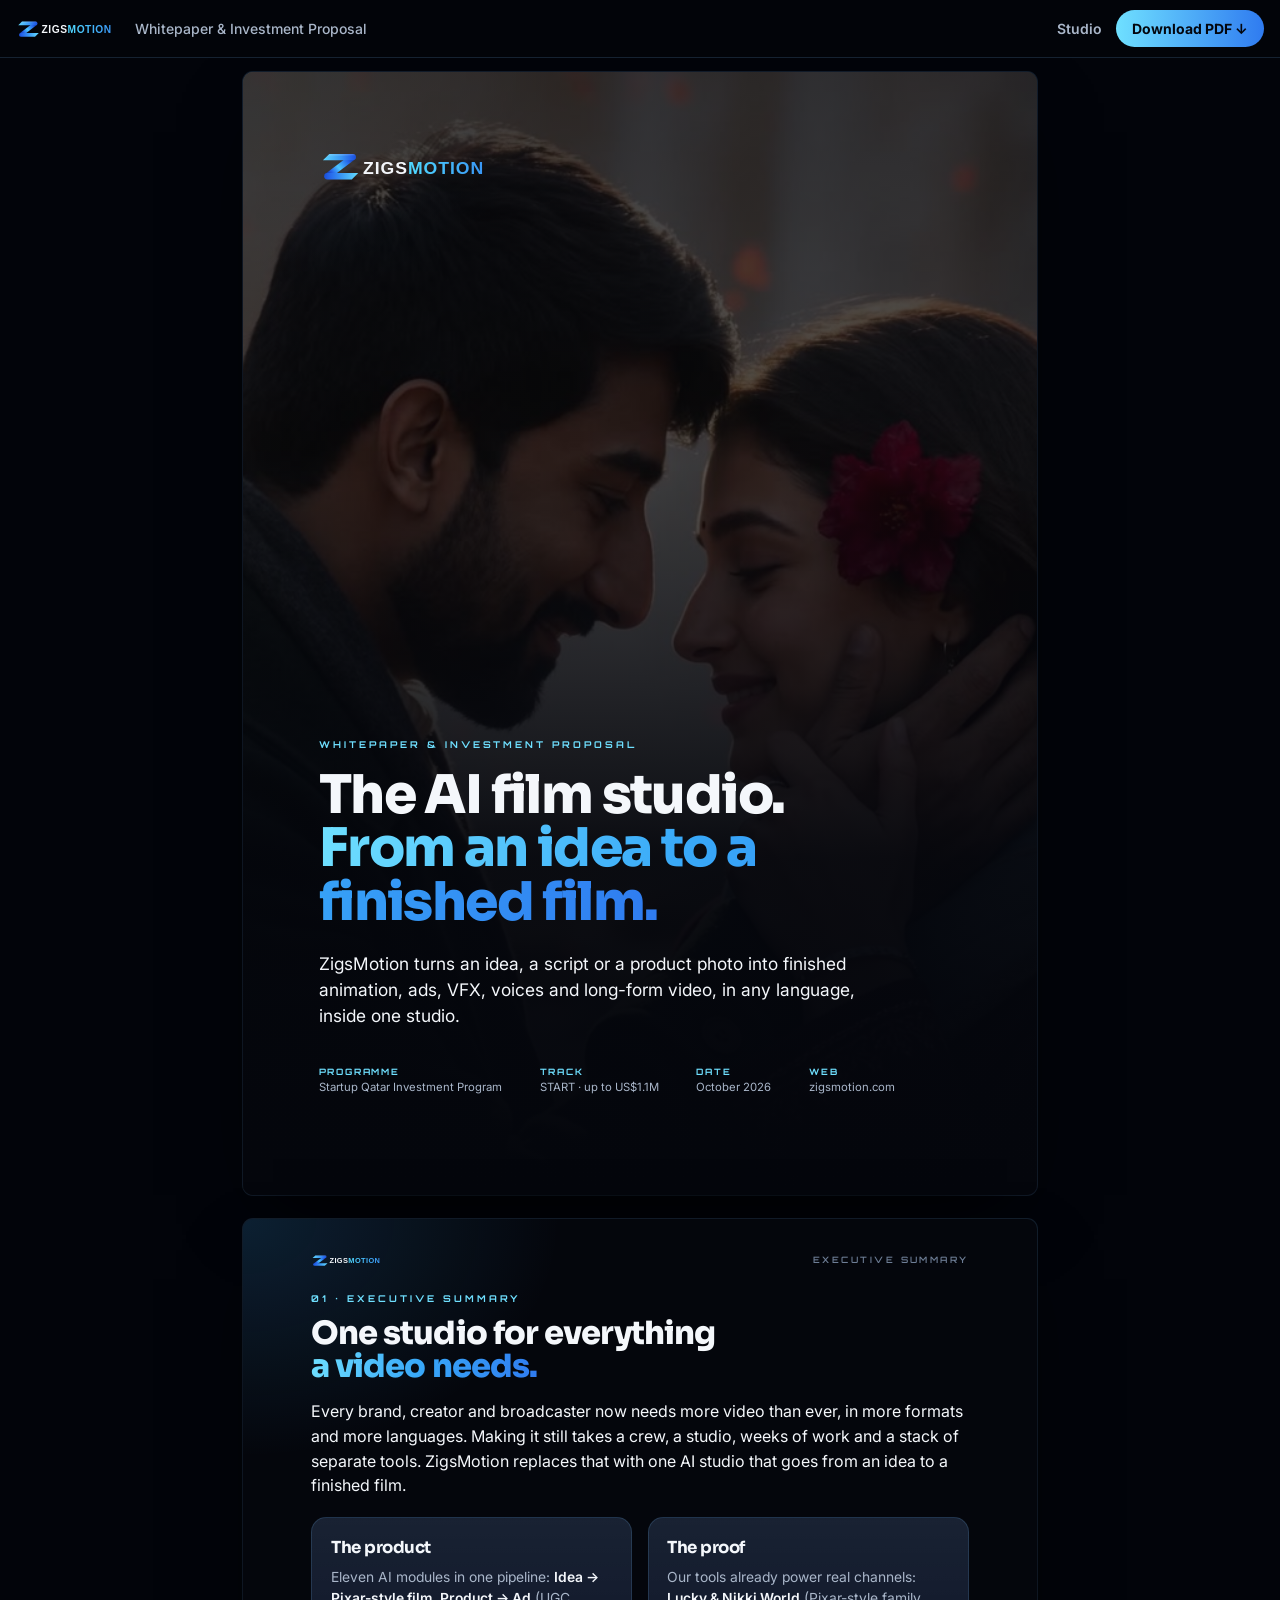
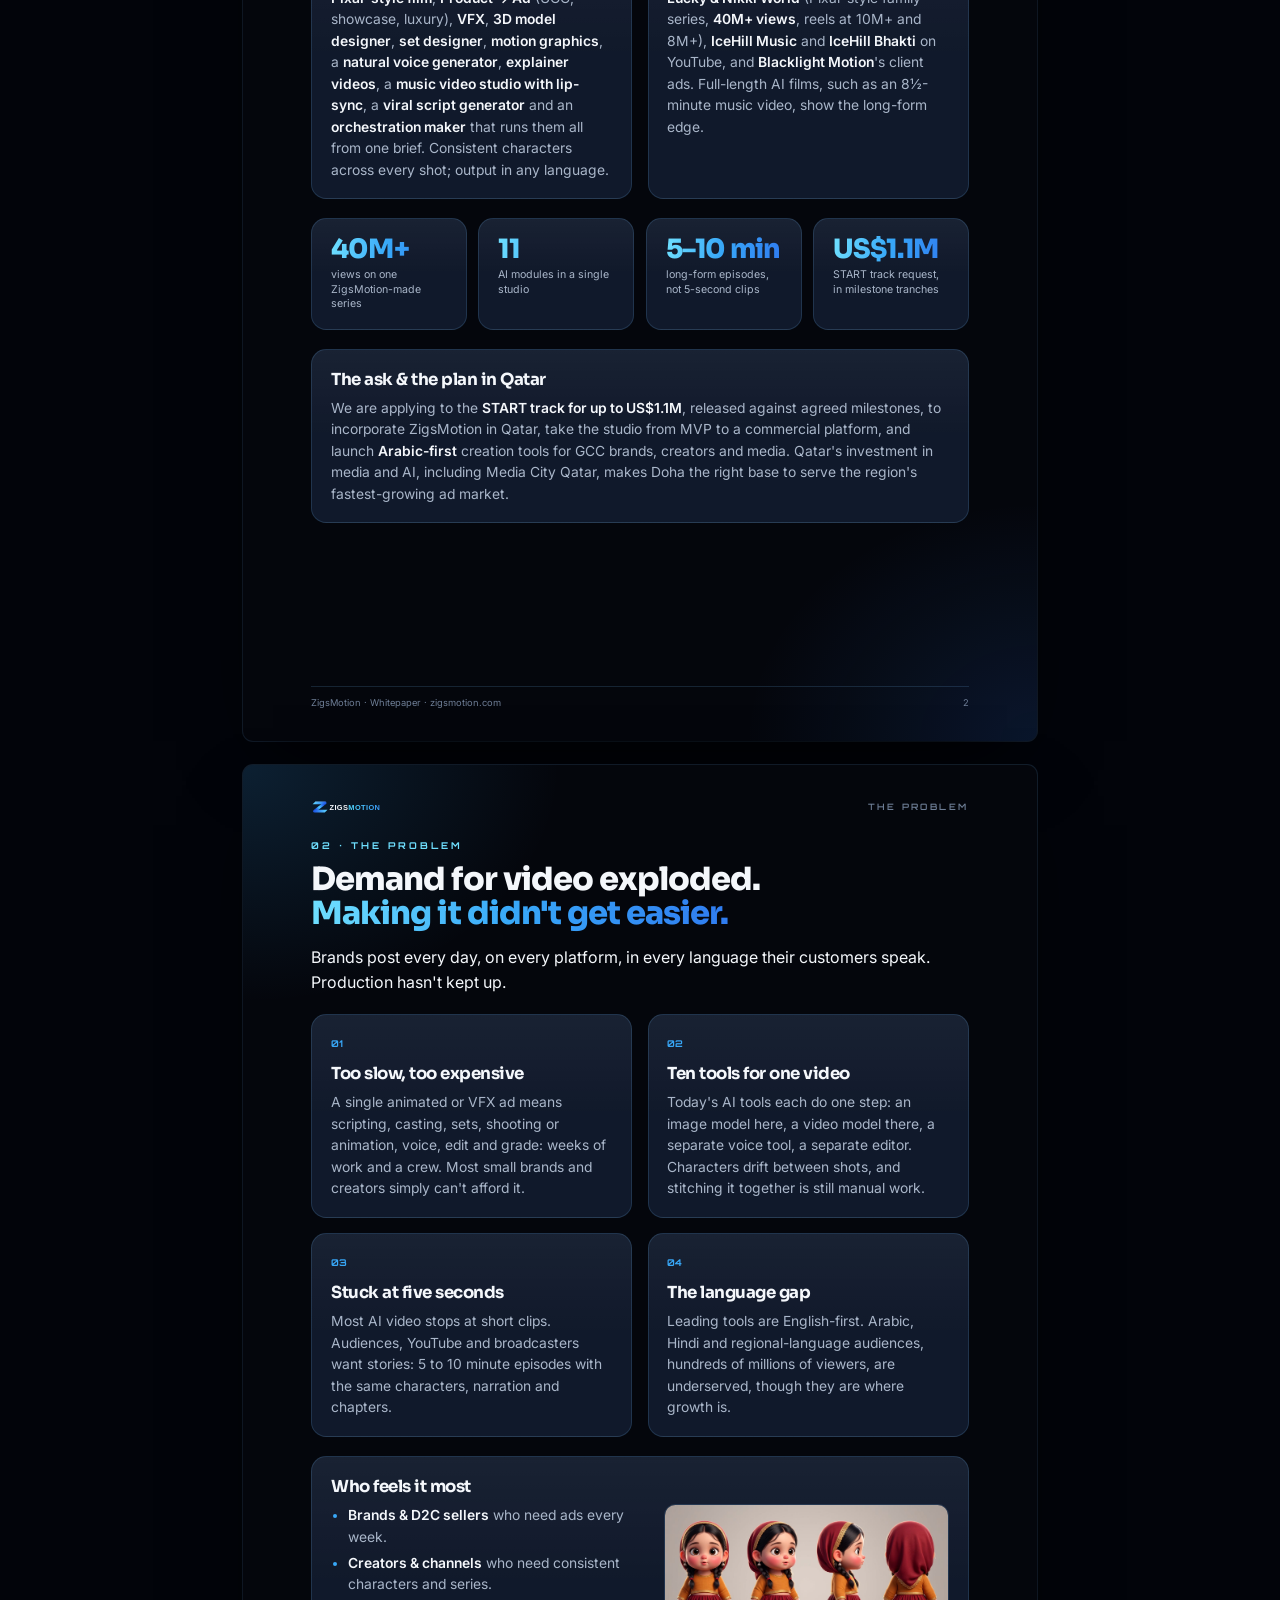
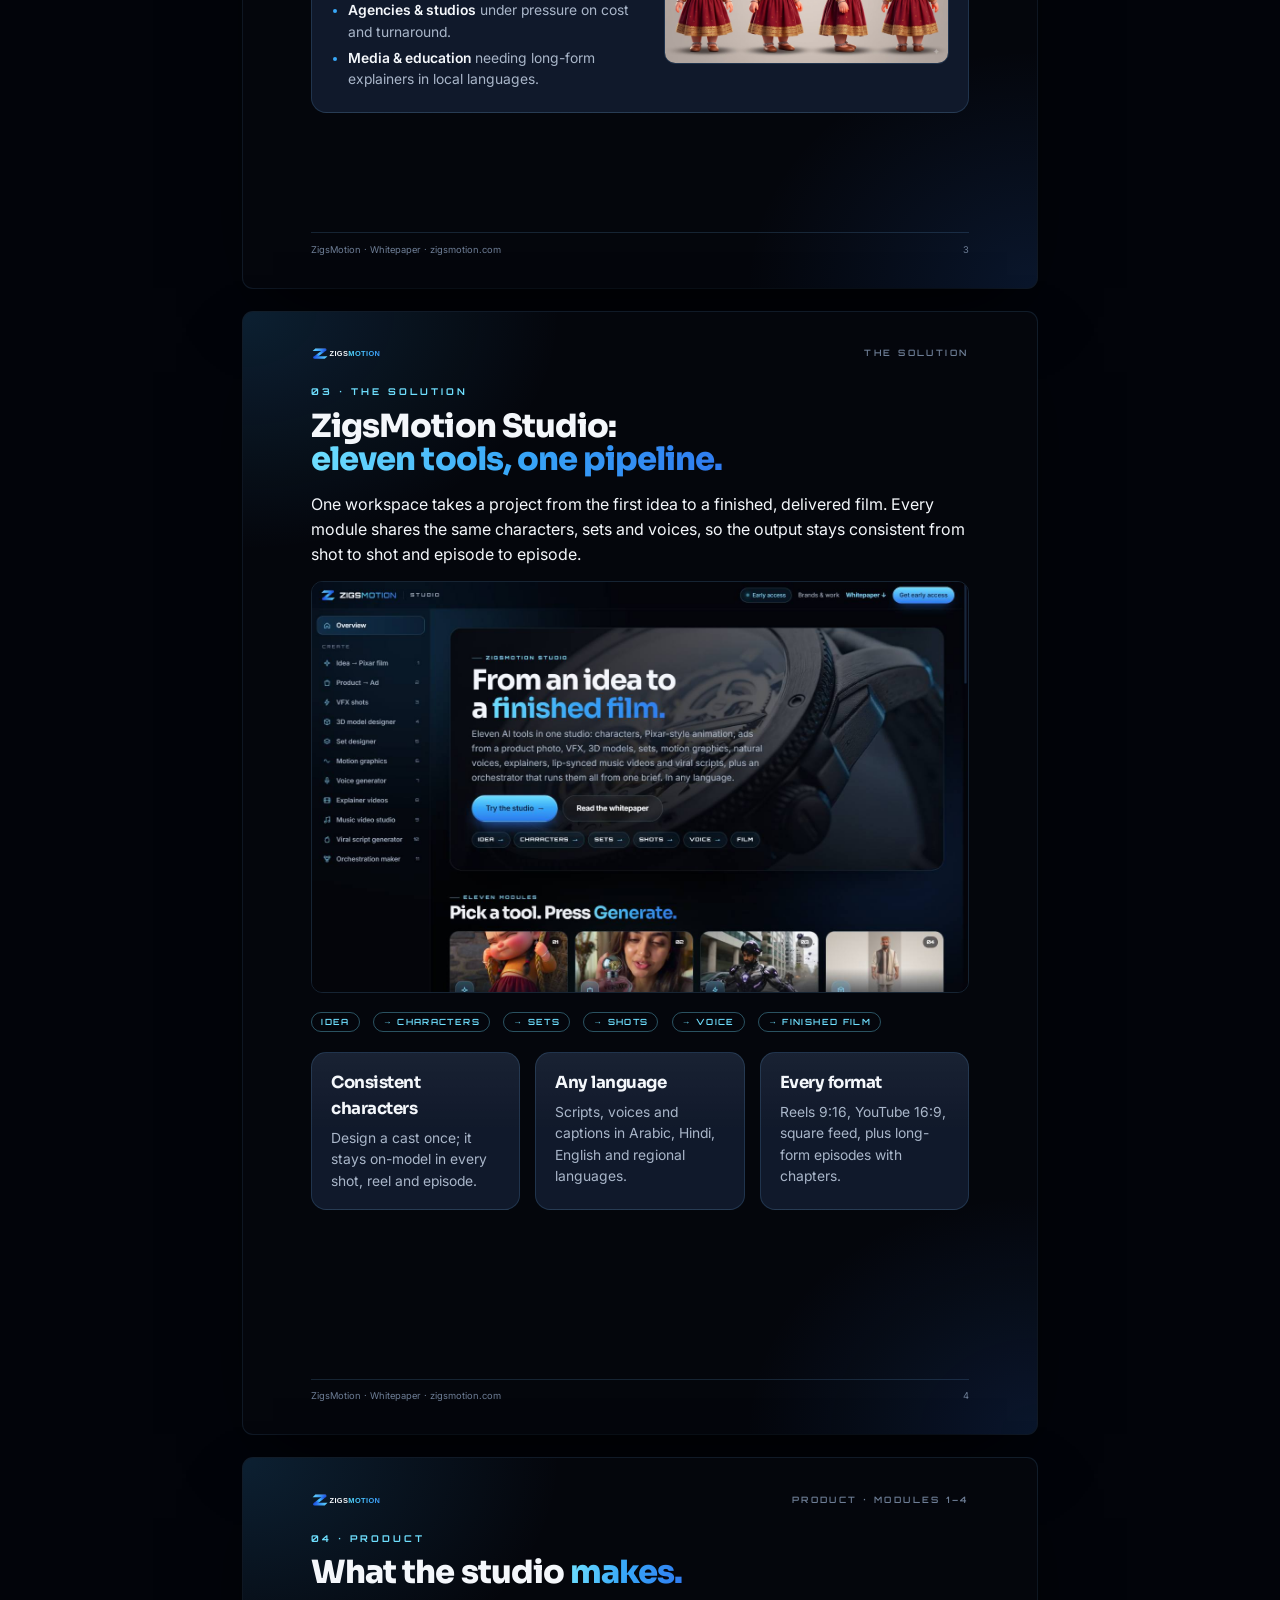
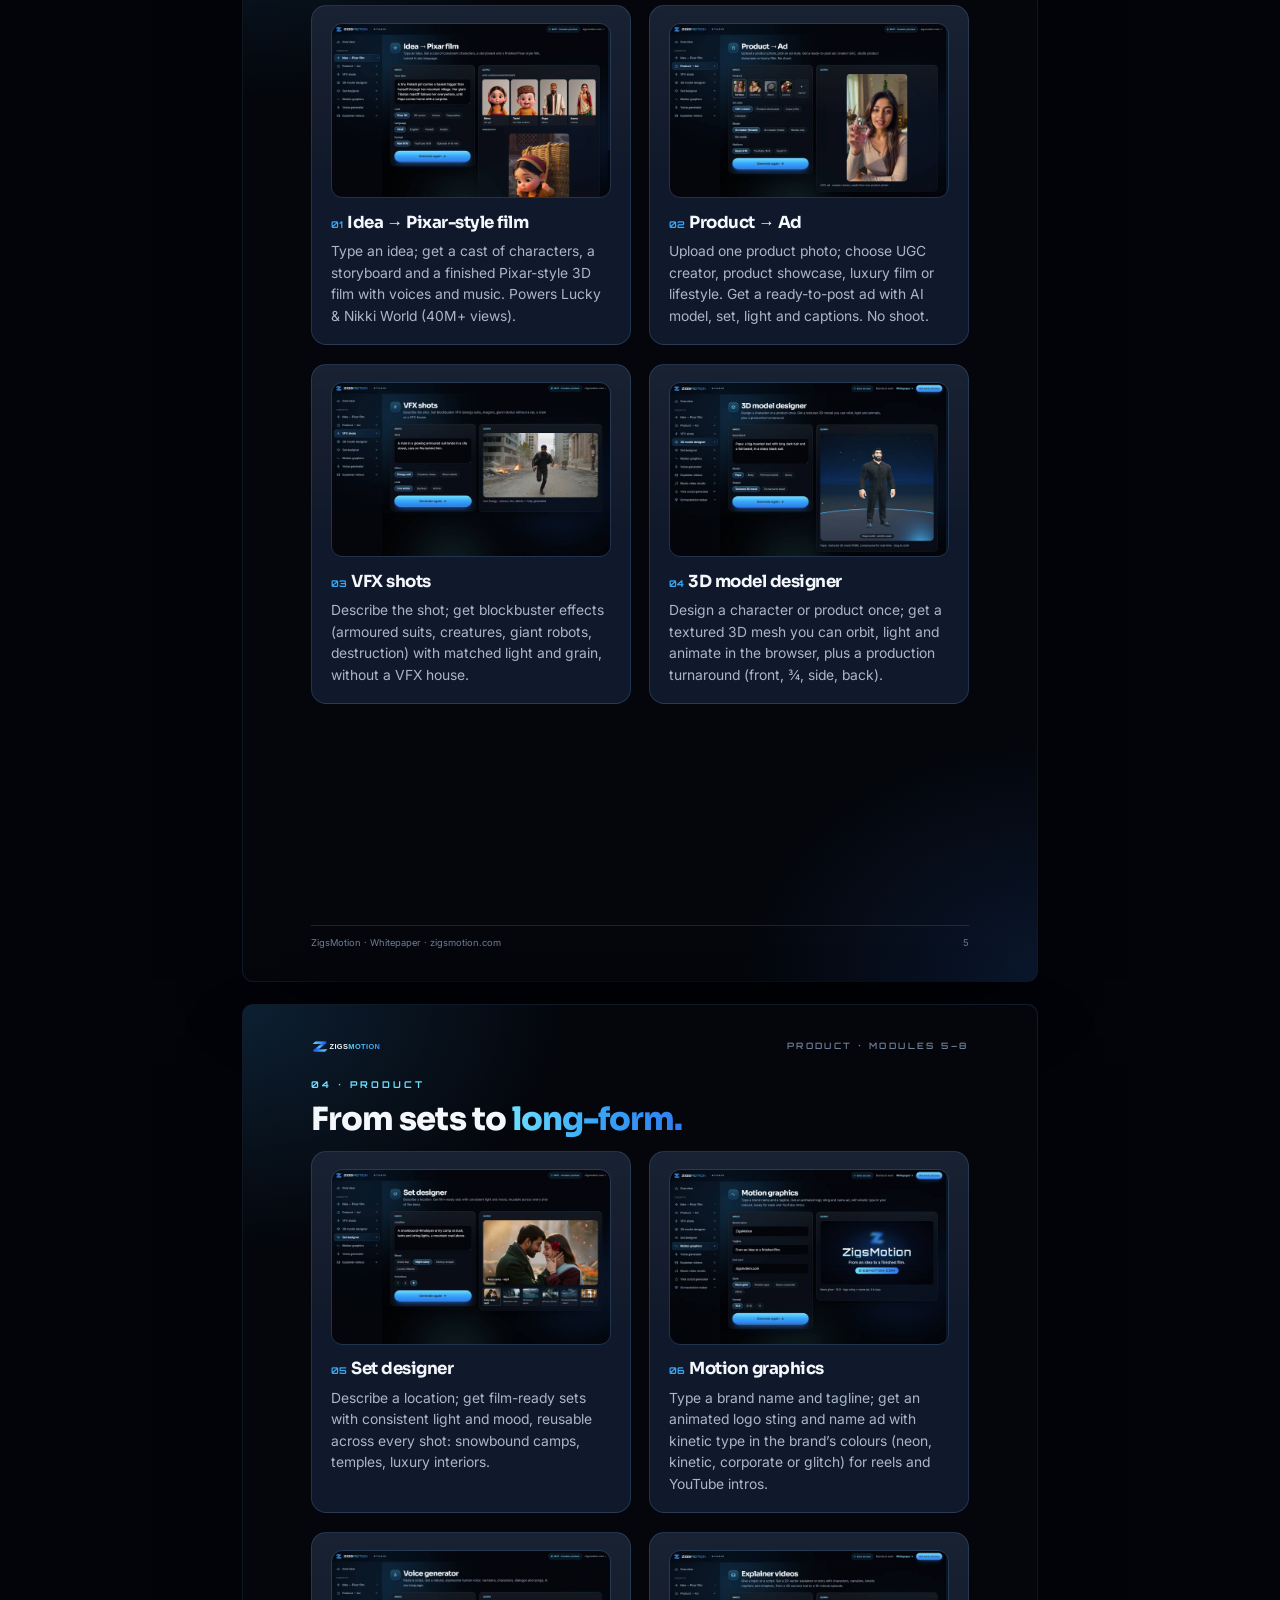
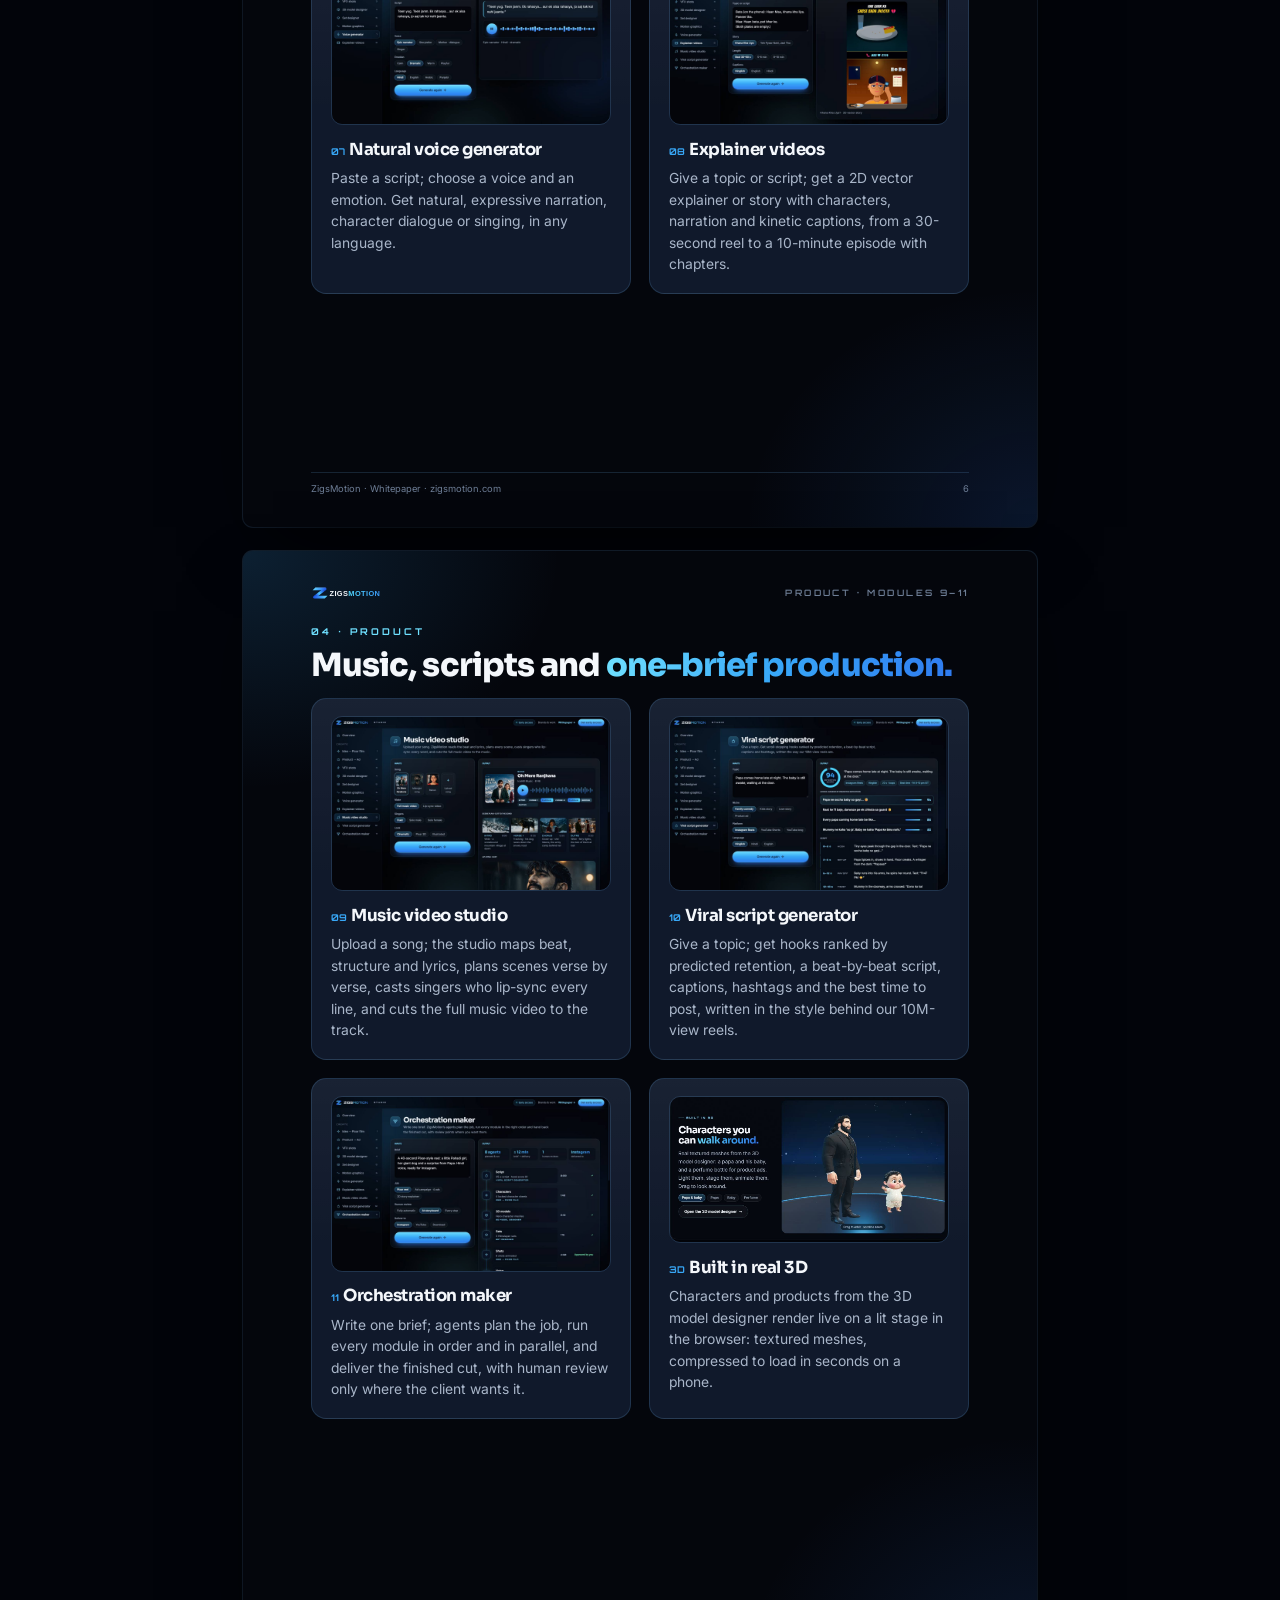
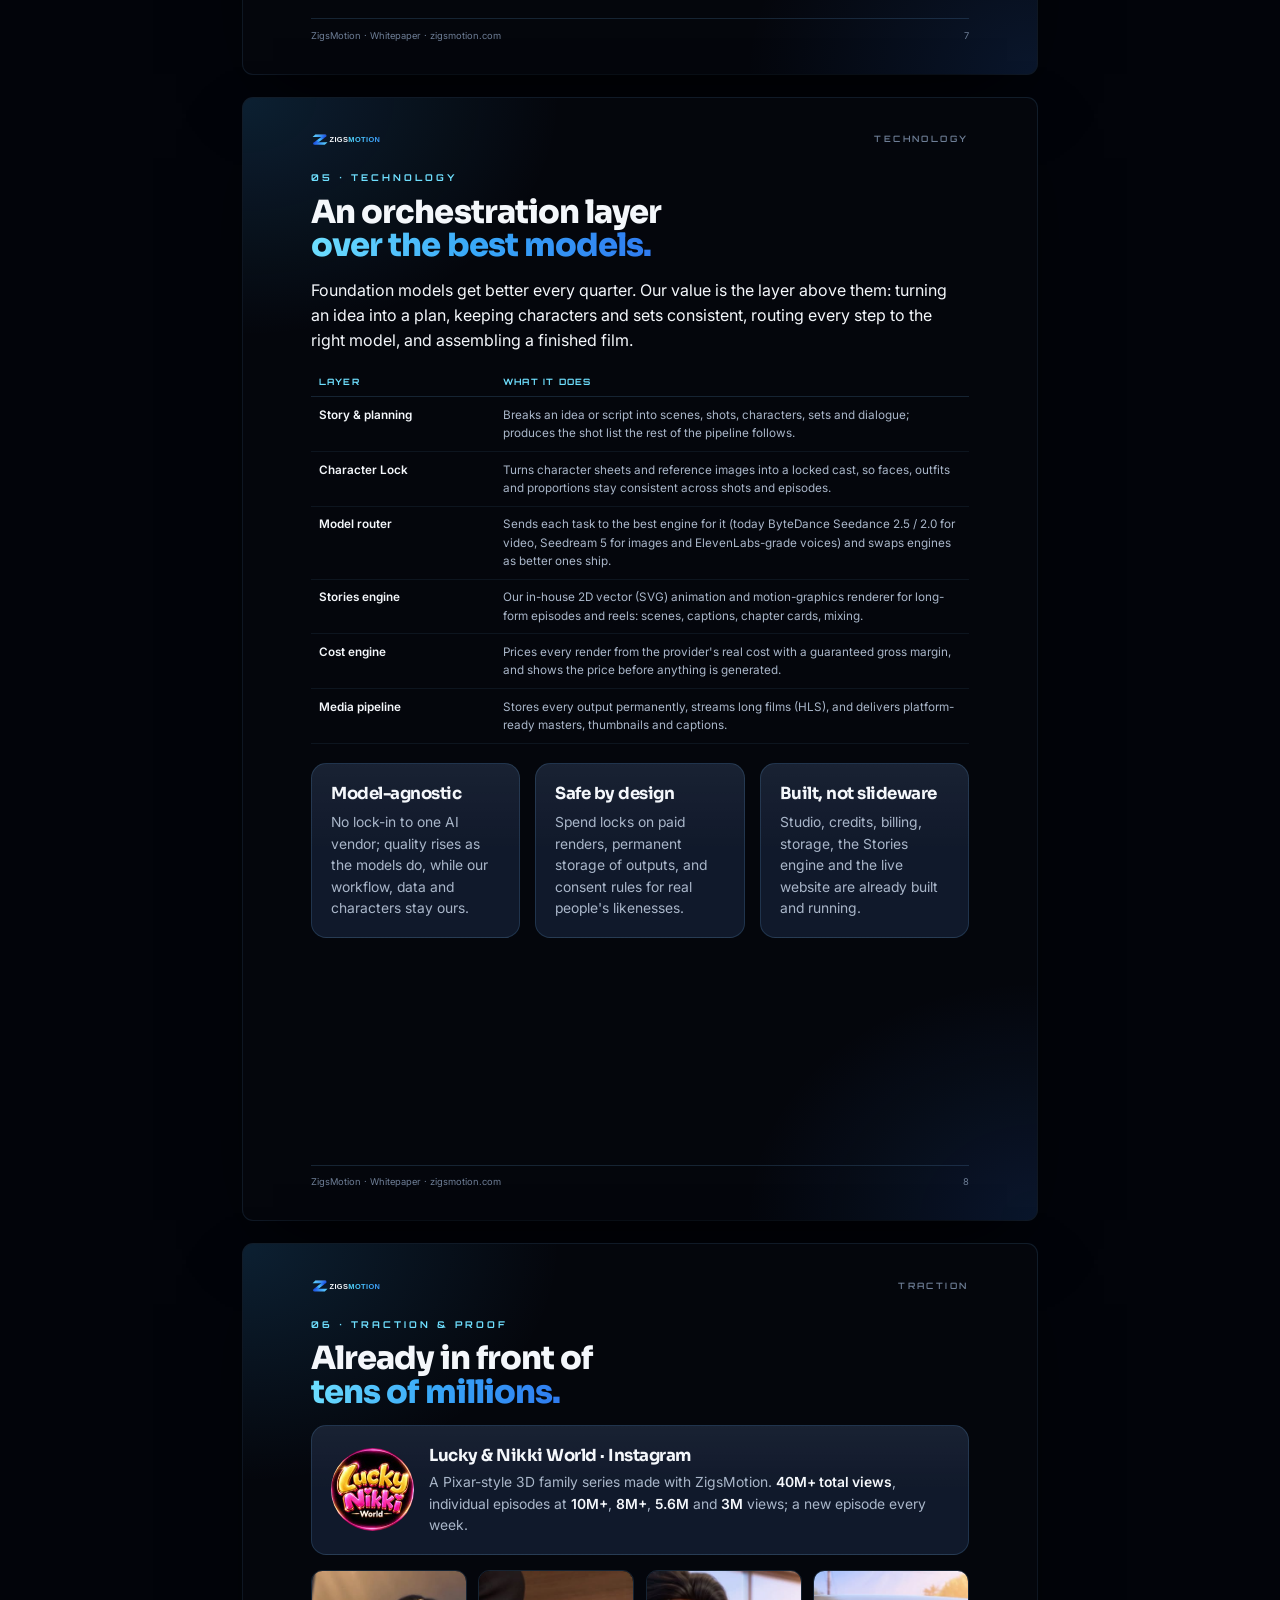
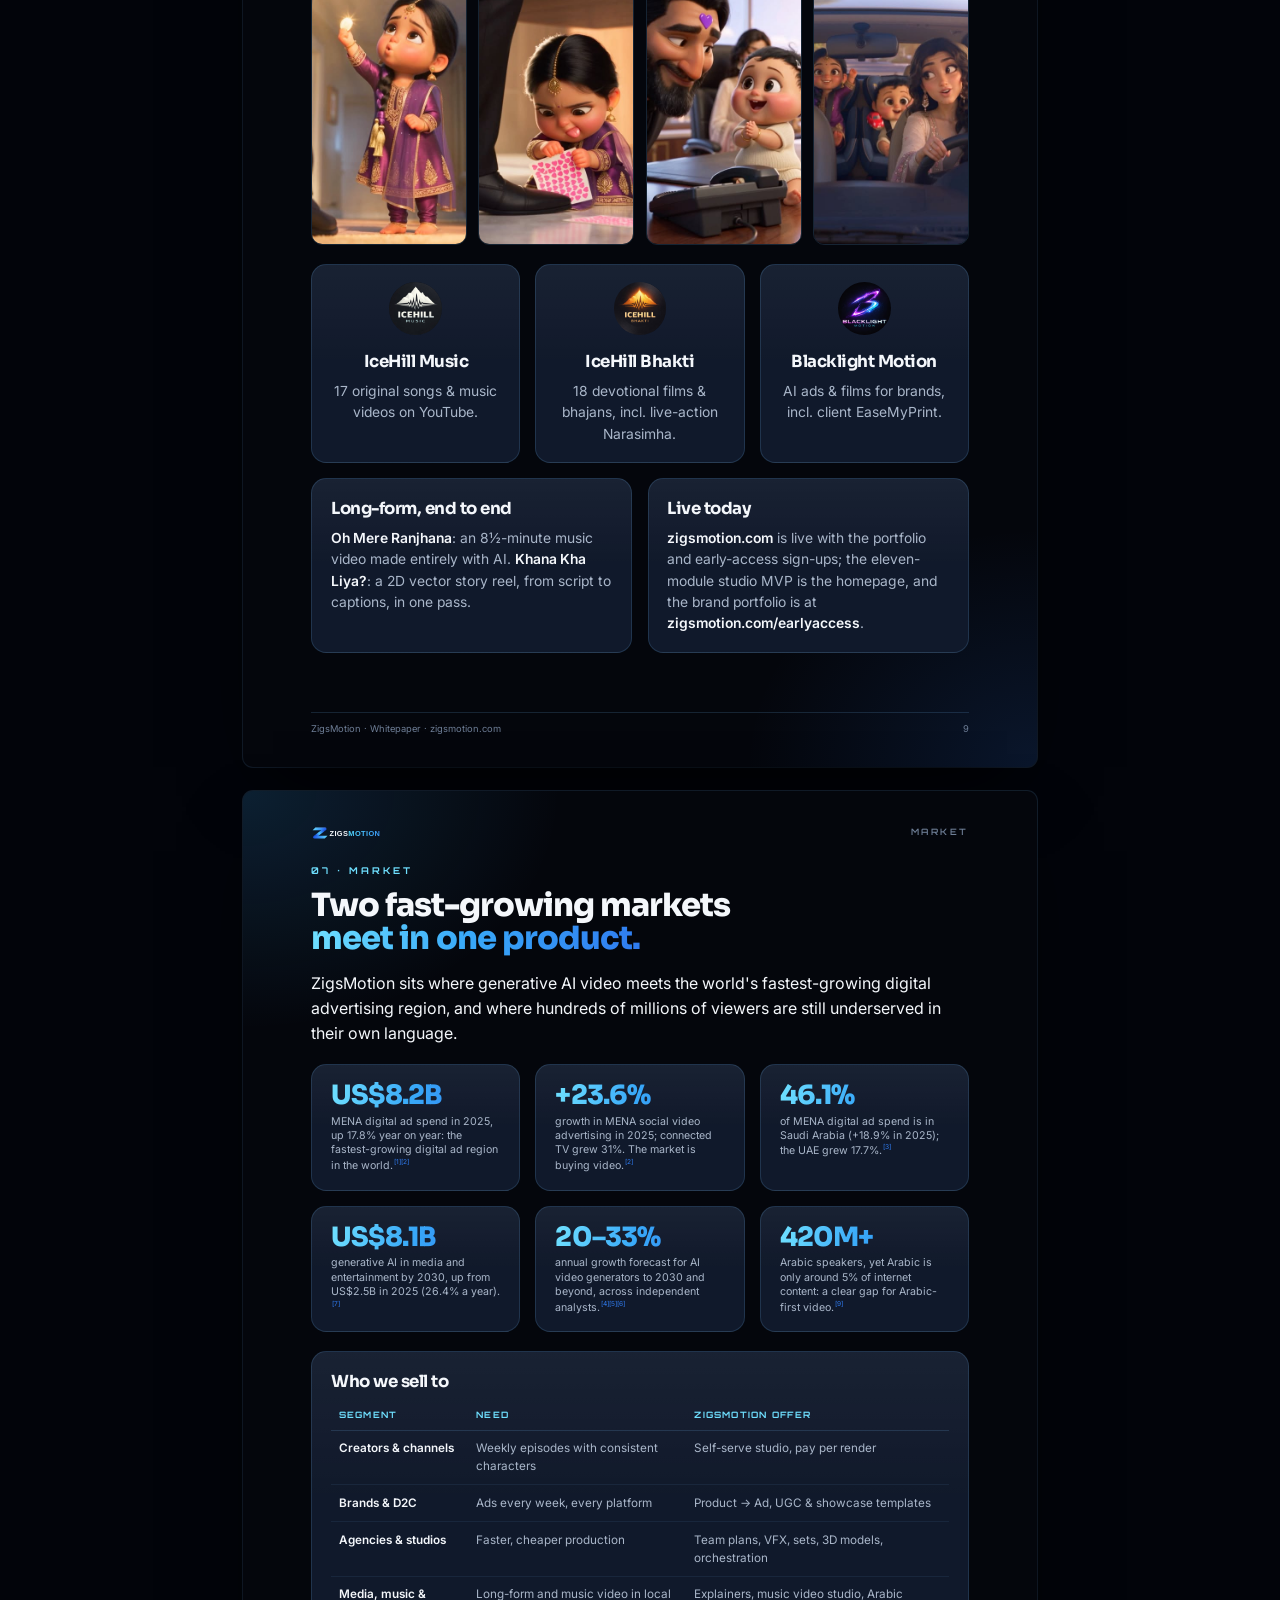
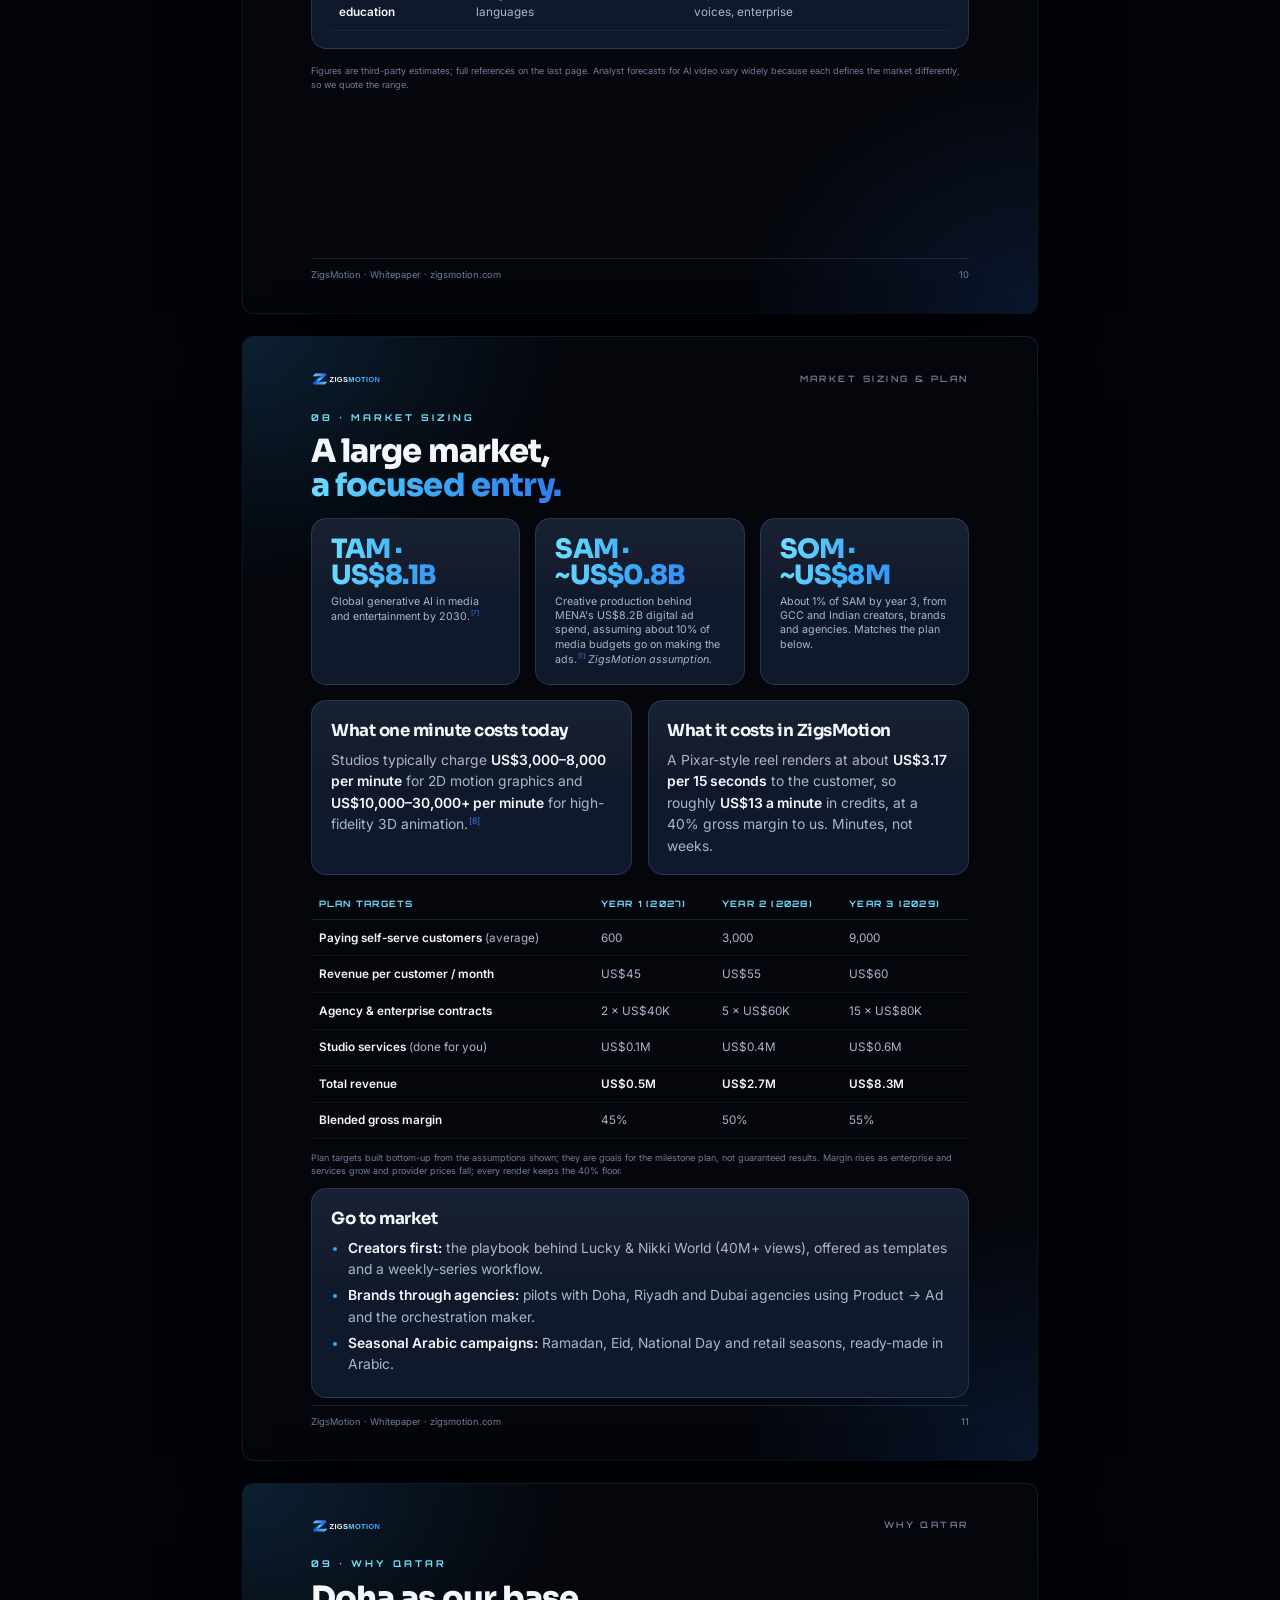
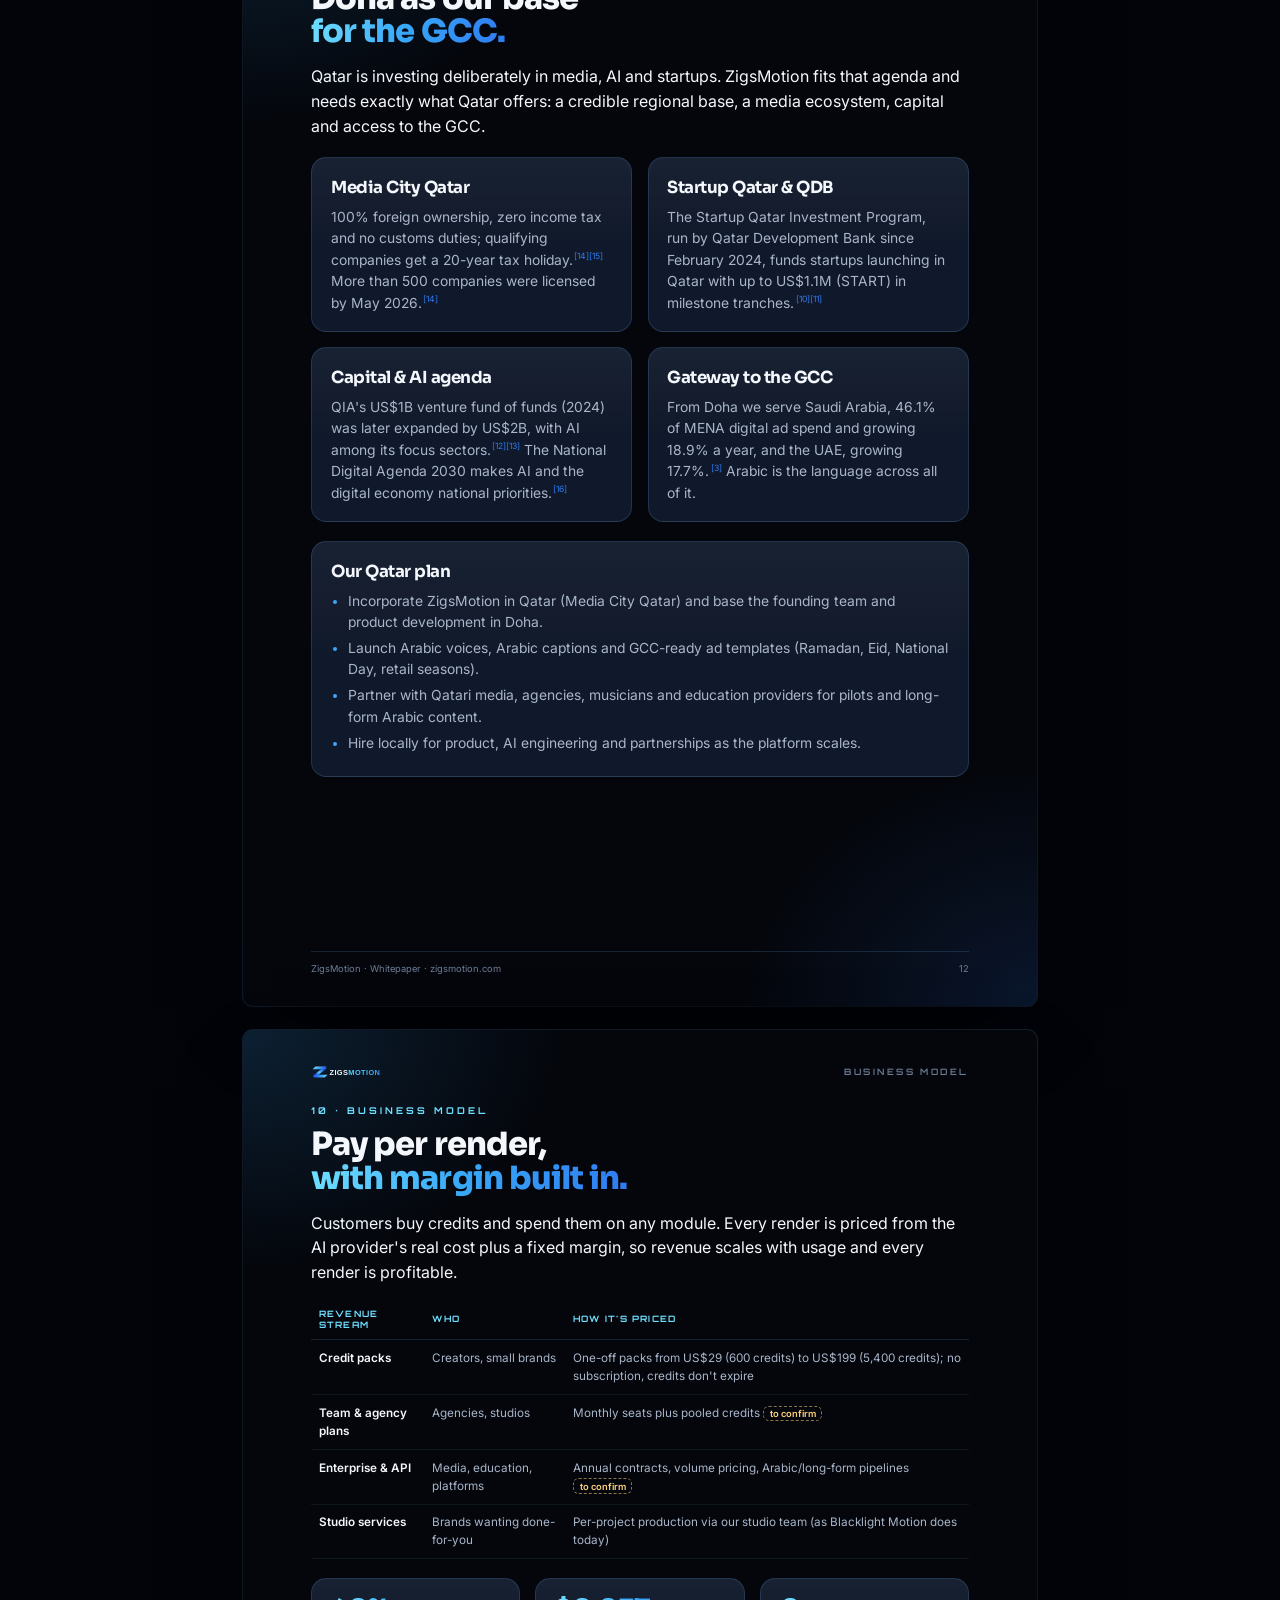
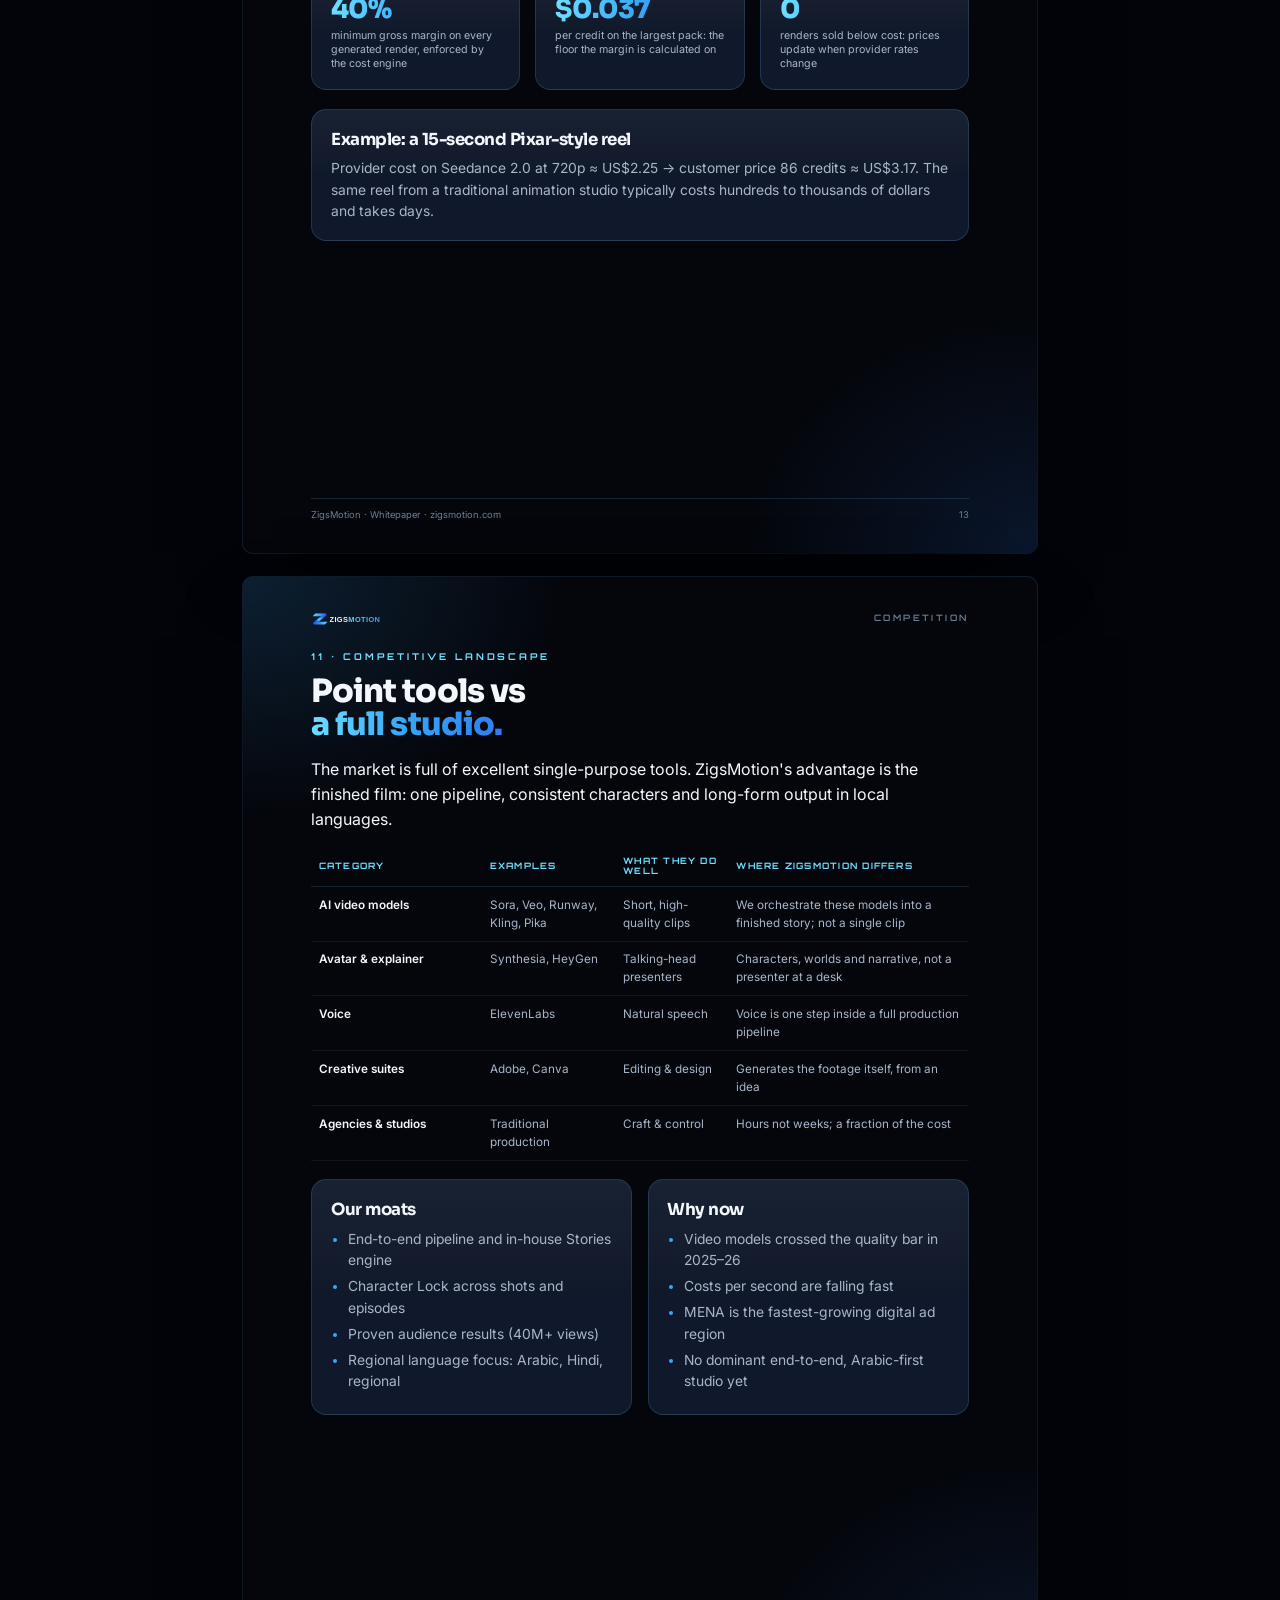
==== whitepaper/index.html @ e36884fc "Publish site — 2026-10-30 04:53" ====
<!doctype html>
<html lang="en">
<head>
<meta charset="utf-8">
<title>ZigsMotion | Whitepaper &amp; Investment Proposal</title>
<meta name="viewport" content="width=device-width, initial-scale=1">
<meta name="description" content="ZigsMotion whitepaper and investment proposal: the AI film studio, its eleven modules, traction, market, business model and plan for Qatar.">
<meta property="og:title" content="ZigsMotion | Whitepaper &amp; Investment Proposal">
<meta property="og:description" content="ZigsMotion whitepaper and investment proposal: the AI film studio, its eleven modules, traction, market, business model and plan for Qatar.">
<meta property="og:image" content="https://zigsmotion.com/showcase/sizzle.jpg">
<link rel="canonical" href="https://zigsmotion.com/whitepaper/">
<base target="_blank">
<link rel="preconnect" href="https://fonts.googleapis.com">
<link href="https://fonts.googleapis.com/css2?family=Orbitron:wght@600;700&family=Sora:wght@400;600;700;800&family=Inter:wght@400;500;600&display=swap" rel="stylesheet">
<style>
  @page { size: A4; margin: 0; }
  :root {
    --ink: #04060C; --ink2: #0A1120; --panel: #0D1628; --line: rgba(120,190,255,.16);
    --fg: #F4F7FB; --fg2: #A9B6C9; --fg3: #6E7E96;
    --c1: #6FE0FF; --c2: #38A8F8; --c3: #2F7BF0;
    --grad: linear-gradient(100deg, #6FE0FF 0%, #38A8F8 48%, #2F7BF0 100%);
  }
  * { box-sizing: border-box; -webkit-print-color-adjust: exact; print-color-adjust: exact; }
  html, body { margin: 0; background: var(--ink); color: var(--fg); font: 400 10.4pt/1.55 Inter, system-ui, sans-serif; }
  .page {
    width: 210mm; height: 297mm; position: relative; overflow: hidden; page-break-after: always;
    padding: 20mm 18mm 18mm;
    background:
      radial-gradient(120mm 90mm at 0% 0%, rgba(56,168,248,.16), transparent 70%),
      radial-gradient(110mm 90mm at 100% 100%, rgba(47,123,240,.14), transparent 70%),
      var(--ink);
  }
  .page:last-child { page-break-after: auto; }
  /* header / footer on content pages */
  .run { position: absolute; left: 18mm; right: 18mm; top: 9mm; display: flex; justify-content: space-between; align-items: center; font: 600 6.6pt/1 Orbitron, sans-serif; letter-spacing: .28em; color: var(--fg3); text-transform: uppercase; }
  .run img { height: 4.2mm; }
  .foot { position: absolute; left: 18mm; right: 18mm; bottom: 8mm; display: flex; justify-content: space-between; font-size: 7pt; color: var(--fg3); border-top: 1px solid var(--line); padding-top: 2.5mm; }
  h1, h2, h3 { font-family: Sora, sans-serif; letter-spacing: -.03em; margin: 0; }
  h2 { font-size: 24pt; line-height: 1.05; font-weight: 800; margin-bottom: 4mm; }
  h3 { font-size: 12.5pt; font-weight: 700; margin: 0 0 1.5mm; }
  .eyebrow { font: 700 7pt/1 Orbitron, sans-serif; letter-spacing: .32em; text-transform: uppercase; color: var(--c1); margin-bottom: 3.5mm; display: block; }
  .g { background: var(--grad); -webkit-background-clip: text; background-clip: text; color: transparent; }
  p { margin: 0 0 3mm; color: var(--fg2); }
  p.lead { font-size: 12pt; line-height: 1.55; color: var(--fg); }
  b, strong { color: var(--fg); font-weight: 600; }
  ul { margin: 0 0 3mm; padding-left: 4.5mm; color: var(--fg2); }
  li { margin-bottom: 1.2mm; }
  li::marker { color: var(--c2); }
  .card { border: 1px solid var(--line); border-radius: 4mm; padding: 4.5mm 5mm; background: linear-gradient(180deg, rgba(255,255,255,.05), rgba(255,255,255,.01) 50%), var(--panel); }
  .grid2 { display: grid; grid-template-columns: 1fr 1fr; gap: 4mm; }
  .grid3 { display: grid; grid-template-columns: repeat(3, 1fr); gap: 4mm; }
  .grid4 { display: grid; grid-template-columns: repeat(4, 1fr); gap: 3mm; }
  .stat b { display: block; font: 800 20pt/1 Sora, sans-serif; letter-spacing: -.03em; background: var(--grad); -webkit-background-clip: text; background-clip: text; color: transparent; margin-bottom: 1.5mm; }
  .stat span { font-size: 8pt; color: var(--fg2); line-height: 1.35; display: block; }
  .shot { width: 100%; border-radius: 3mm; border: 1px solid var(--line); display: block; }
  table { width: 100%; border-collapse: collapse; font-size: 8.8pt; }
  th { text-align: left; font: 700 6.6pt/1.2 Orbitron, sans-serif; letter-spacing: .14em; text-transform: uppercase; color: var(--c1); padding: 2.4mm 2mm; border-bottom: 1px solid var(--line); }
  td { padding: 2.3mm 2mm; border-bottom: 1px solid rgba(120,190,255,.08); color: var(--fg2); vertical-align: top; }
  td b { color: var(--fg); }
  .tbc { display: inline-block; font: 600 7pt/1 Inter; color: #FFD27A; border: 1px dashed rgba(255,210,122,.55); border-radius: 1.5mm; padding: .6mm 1.5mm; }
  .src { font-size: 6.8pt; color: var(--fg3); line-height: 1.45; }
  .src a { color: var(--fg3); text-decoration: none; }
  .tag { display: inline-block; font: 600 6.4pt/1 Orbitron; letter-spacing: .16em; text-transform: uppercase; color: var(--c1); border: 1px solid rgba(111,224,255,.35); border-radius: 99px; padding: 1.2mm 2.4mm; margin: 0 1.5mm 1.5mm 0; }
  .num { font: 700 7pt/1 Orbitron; color: var(--c2); }

  /* cover */
  .cover { padding: 0; }
  .cover .bg { position: absolute; inset: 0; background: url(img/camp-night.jpg) center/cover; opacity: .5; }
  .cover .bg2 { position: absolute; inset: 0; background: linear-gradient(180deg, rgba(4,6,12,.55) 0%, rgba(4,6,12,.35) 35%, rgba(4,6,12,.92) 70%, var(--ink) 100%); }
  .cover .in { position: absolute; left: 20mm; right: 20mm; bottom: 26mm; }
  .cover .logo { position: absolute; left: 20mm; top: 20mm; height: 10mm; }
  .cover h1 { font-size: 40pt; line-height: 1; font-weight: 800; margin: 5mm 0 6mm; }
  .cover .sub { font-size: 13pt; color: var(--fg); max-width: 150mm; line-height: 1.5; }
  .cover .meta { margin-top: 10mm; display: flex; gap: 10mm; font-size: 8.5pt; color: var(--fg2); }
  .cover .meta b { display: block; font: 700 6.6pt/1.4 Orbitron; letter-spacing: .2em; text-transform: uppercase; color: var(--c1); }
  .refs { margin: 4mm 0; padding-left: 6mm; font-size: 8.6pt; line-height: 1.45; }
  .refs li { margin-bottom: 1.6mm; }
  .refs a { color: #2F7BF0; word-break: break-all; }
  sup { font-size: .62em; color: #2F7BF0; margin-left: .3mm; }
</style>
<style media="screen">
  body { background: #02040A; padding: 72px 0 32px; overflow-x: hidden; }
  .wpwrap { width: 210mm; margin: 0 auto; }
  .wpwrap .page { margin: 0 0 24px; border-radius: 10px; box-shadow: 0 30px 80px -30px #000, 0 0 0 1px rgba(120,190,255,.14); }
  .wpbar { position: fixed; top: 0; left: 0; right: 0; z-index: 10; height: 58px; display: flex; align-items: center; gap: 14px; padding: 0 16px;
    background: rgba(3,5,10,.86); backdrop-filter: blur(14px); border-bottom: 1px solid rgba(120,190,255,.16); font: 600 14px Inter, system-ui, sans-serif; }
  .wpbar a { color: #F4F7FB; text-decoration: none; display: flex; align-items: center; gap: 10px; }
  .wpbar img { height: 22px; }
  .wpbar .t { color: #A9B6C9; font-weight: 500; }
  .wpbar .back { margin-left: auto; color: #A9B6C9; }
  .wpbar .dl { padding: 10px 16px; border-radius: 99px; background: linear-gradient(90deg, #6FE0FF, #2F7BF0); color: #03060D; font-weight: 700; white-space: nowrap; }
  @media (max-width: 640px) { .wpbar .t { display: none; } .wpbar { gap: 10px; } .wpbar .dl { padding: 9px 12px; font-size: 13px; } }
</style>
<style media="print"> .wpbar { display: none; } </style>
</head>
<body>
<nav class="wpbar"><a href="../" target="_self"><img src="img/zigsmotion-logo.svg" alt="ZigsMotion"></a><span class="t">Whitepaper &amp; Investment Proposal</span>
<a class="back" href="../" target="_self">Studio</a><a class="dl" href="../ZigsMotion-Whitepaper.pdf" download target="_self">Download PDF ↓</a></nav>
<div class="wpwrap">

<!-- ═════════ 1 · COVER ═════════ -->
<section class="page cover">
  <div class="bg"></div><div class="bg2"></div>
  <img class="logo" src="img/zigsmotion-logo.svg" alt="ZigsMotion">
  <div class="in">
    <span class="eyebrow">Whitepaper &amp; Investment Proposal</span>
    <h1>The AI film studio.<br><span class="g">From an idea to a<br>finished film.</span></h1>
    <p class="sub">ZigsMotion turns an idea, a script or a product photo into finished animation, ads, VFX, voices and long-form video, in any language, inside one studio.</p>
    <div class="meta">
      <div><b>Programme</b>Startup Qatar Investment Program</div>
      <div><b>Track</b>START · up to US$1.1M</div>
      <div><b>Date</b>October 2026</div>
      <div><b>Web</b>zigsmotion.com</div>
    </div>
  </div>
</section>

<!-- ═════════ 2 · EXECUTIVE SUMMARY ═════════ -->
<section class="page">
  <div class="run"><img src="img/zigsmotion-logo.svg" alt=""><span>Executive summary</span></div>
  <span class="eyebrow">01 · Executive summary</span>
  <h2>One studio for everything<br><span class="g">a video needs.</span></h2>
  <p class="lead">Every brand, creator and broadcaster now needs more video than ever, in more formats and more languages. Making it still takes a crew, a studio, weeks of work and a stack of separate tools. ZigsMotion replaces that with one AI studio that goes from an idea to a finished film.</p>

  <div class="grid2" style="margin:5mm 0">
    <div class="card">
      <h3>The product</h3>
      <p style="margin:0">Eleven AI modules in one pipeline: <b>Idea → Pixar-style film</b>, <b>Product → Ad</b> (UGC, showcase, luxury), <b>VFX</b>, <b>3D model designer</b>, <b>set designer</b>, <b>motion graphics</b>, a <b>natural voice generator</b>, <b>explainer videos</b>, a <b>music video studio with lip-sync</b>, a <b>viral script generator</b> and an <b>orchestration maker</b> that runs them all from one brief. Consistent characters across every shot; output in any language.</p>
    </div>
    <div class="card">
      <h3>The proof</h3>
      <p style="margin:0">Our tools already power real channels: <b>Lucky &amp; Nikki World</b> (Pixar-style family series, <b>40M+ views</b>, reels at 10M+ and 8M+), <b>IceHill Music</b> and <b>IceHill Bhakti</b> on YouTube, and <b>Blacklight Motion</b>'s client ads. Full-length AI films, such as an 8½-minute music video, show the long-form edge.</p>
    </div>
  </div>

  <div class="grid4" style="margin-bottom:5mm">
    <div class="card stat"><b>40M+</b><span>views on one ZigsMotion-made series</span></div>
    <div class="card stat"><b>11</b><span>AI modules in a single studio</span></div>
    <div class="card stat"><b>5–10 min</b><span>long-form episodes, not 5-second clips</span></div>
    <div class="card stat"><b>US$1.1M</b><span>START track request, in milestone tranches</span></div>
  </div>

  <div class="card">
    <h3>The ask &amp; the plan in Qatar</h3>
    <p style="margin:0">We are applying to the <b>START track for up to US$1.1M</b>, released against agreed milestones, to incorporate ZigsMotion in Qatar, take the studio from MVP to a commercial platform, and launch <b>Arabic-first</b> creation tools for GCC brands, creators and media. Qatar's investment in media and AI, including Media City Qatar, makes Doha the right base to serve the region's fastest-growing ad market.</p>
  </div>
  <div class="foot"><span>ZigsMotion · Whitepaper · zigsmotion.com</span><span>2</span></div>
</section>

<!-- ═════════ 3 · PROBLEM ═════════ -->
<section class="page">
  <div class="run"><img src="img/zigsmotion-logo.svg" alt=""><span>The problem</span></div>
  <span class="eyebrow">02 · The problem</span>
  <h2>Demand for video exploded.<br><span class="g">Making it didn't get easier.</span></h2>
  <p class="lead">Brands post every day, on every platform, in every language their customers speak. Production hasn't kept up.</p>

  <div class="grid2" style="margin:5mm 0">
    <div class="card"><span class="num">01</span><h3 style="margin-top:2mm">Too slow, too expensive</h3><p style="margin:0">A single animated or VFX ad means scripting, casting, sets, shooting or animation, voice, edit and grade: weeks of work and a crew. Most small brands and creators simply can't afford it.</p></div>
    <div class="card"><span class="num">02</span><h3 style="margin-top:2mm">Ten tools for one video</h3><p style="margin:0">Today's AI tools each do one step: an image model here, a video model there, a separate voice tool, a separate editor. Characters drift between shots, and stitching it together is still manual work.</p></div>
    <div class="card"><span class="num">03</span><h3 style="margin-top:2mm">Stuck at five seconds</h3><p style="margin:0">Most AI video stops at short clips. Audiences, YouTube and broadcasters want stories: 5 to 10 minute episodes with the same characters, narration and chapters.</p></div>
    <div class="card"><span class="num">04</span><h3 style="margin-top:2mm">The language gap</h3><p style="margin:0">Leading tools are English-first. Arabic, Hindi and regional-language audiences, hundreds of millions of viewers, are underserved, though they are where growth is.</p></div>
  </div>

  <div class="card" style="display:grid;grid-template-columns:1.1fr 1fr;gap:5mm;align-items:center">
    <div>
      <h3>Who feels it most</h3>
      <ul style="margin:0">
        <li><b>Brands &amp; D2C sellers</b> who need ads every week.</li>
        <li><b>Creators &amp; channels</b> who need consistent characters and series.</li>
        <li><b>Agencies &amp; studios</b> under pressure on cost and turnaround.</li>
        <li><b>Media &amp; education</b> needing long-form explainers in local languages.</li>
      </ul>
    </div>
    <img class="shot" src="img/sheet-girl.jpg" alt="">
  </div>
  <div class="foot"><span>ZigsMotion · Whitepaper · zigsmotion.com</span><span>3</span></div>
</section>

<!-- ═════════ 4 · SOLUTION ═════════ -->
<section class="page">
  <div class="run"><img src="img/zigsmotion-logo.svg" alt=""><span>The solution</span></div>
  <span class="eyebrow">03 · The solution</span>
  <h2>ZigsMotion Studio:<br><span class="g">eleven tools, one pipeline.</span></h2>
  <p class="lead">One workspace takes a project from the first idea to a finished, delivered film. Every module shares the same characters, sets and voices, so the output stays consistent from shot to shot and episode to episode.</p>
  <img class="shot" src="img/d-00-overview.jpg" alt="ZigsMotion Studio overview" style="margin:4mm 0 5mm">
  <div style="display:flex;flex-wrap:wrap;gap:2mm;margin-bottom:4mm">
    <span class="tag">Idea</span><span class="tag">→ Characters</span><span class="tag">→ Sets</span><span class="tag">→ Shots</span><span class="tag">→ Voice</span><span class="tag">→ Finished film</span>
  </div>
  <div class="grid3">
    <div class="card"><h3>Consistent characters</h3><p style="margin:0">Design a cast once; it stays on-model in every shot, reel and episode.</p></div>
    <div class="card"><h3>Any language</h3><p style="margin:0">Scripts, voices and captions in Arabic, Hindi, English and regional languages.</p></div>
    <div class="card"><h3>Every format</h3><p style="margin:0">Reels 9:16, YouTube 16:9, square feed, plus long-form episodes with chapters.</p></div>
  </div>
  <div class="foot"><span>ZigsMotion · Whitepaper · zigsmotion.com</span><span>4</span></div>
</section>

<!-- ═════════ 5 · MODULES 1–4 ═════════ -->
<section class="page">
  <div class="run"><img src="img/zigsmotion-logo.svg" alt=""><span>Product · modules 1–4</span></div>
  <span class="eyebrow">04 · Product</span>
  <h2>What the studio <span class="g">makes.</span></h2>
  <div class="grid2" style="gap:5mm">
    <div class="card">
      <img class="shot" src="img/d-01-pixar.jpg" alt="" style="margin-bottom:3mm">
      <span class="num">01</span> <h3 style="display:inline">Idea → Pixar-style film</h3>
      <p style="margin:1.5mm 0 0">Type an idea; get a cast of characters, a storyboard and a finished Pixar-style 3D film with voices and music. Powers Lucky &amp; Nikki World (40M+ views).</p>
    </div>
    <div class="card">
      <img class="shot" src="img/d-02-ads.jpg" alt="" style="margin-bottom:3mm">
      <span class="num">02</span> <h3 style="display:inline">Product → Ad</h3>
      <p style="margin:1.5mm 0 0">Upload one product photo; choose UGC creator, product showcase, luxury film or lifestyle. Get a ready-to-post ad with AI model, set, light and captions. No shoot.</p>
    </div>
    <div class="card">
      <img class="shot" src="img/d-03-vfx.jpg" alt="" style="margin-bottom:3mm">
      <span class="num">03</span> <h3 style="display:inline">VFX shots</h3>
      <p style="margin:1.5mm 0 0">Describe the shot; get blockbuster effects (armoured suits, creatures, giant robots, destruction) with matched light and grain, without a VFX house.</p>
    </div>
    <div class="card">
      <img class="shot" src="img/d-04-model3d.jpg" alt="" style="margin-bottom:3mm">
      <span class="num">04</span> <h3 style="display:inline">3D model designer</h3>
      <p style="margin:1.5mm 0 0">Design a character or product once; get a textured 3D mesh you can orbit, light and animate in the browser, plus a production turnaround (front, ¾, side, back).</p>
    </div>
  </div>
  <div class="foot"><span>ZigsMotion · Whitepaper · zigsmotion.com</span><span>5</span></div>
</section>

<!-- ═════════ 6 · MODULES 5–8 ═════════ -->
<section class="page">
  <div class="run"><img src="img/zigsmotion-logo.svg" alt=""><span>Product · modules 5–8</span></div>
  <span class="eyebrow">04 · Product</span>
  <h2>From sets to <span class="g">long-form.</span></h2>
  <div class="grid2" style="gap:5mm">
    <div class="card">
      <img class="shot" src="img/d-05-sets.jpg" alt="" style="margin-bottom:3mm">
      <span class="num">05</span> <h3 style="display:inline">Set designer</h3>
      <p style="margin:1.5mm 0 0">Describe a location; get film-ready sets with consistent light and mood, reusable across every shot: snowbound camps, temples, luxury interiors.</p>
    </div>
    <div class="card">
      <img class="shot" src="img/d-06-motion.jpg" alt="" style="margin-bottom:3mm">
      <span class="num">06</span> <h3 style="display:inline">Motion graphics</h3>
      <p style="margin:1.5mm 0 0">Type a brand name and tagline; get an animated logo sting and name ad with kinetic type in the brand’s colours (neon, kinetic, corporate or glitch) for reels and YouTube intros.</p>
    </div>
    <div class="card">
      <img class="shot" src="img/d-07-voice.jpg" alt="" style="margin-bottom:3mm">
      <span class="num">07</span> <h3 style="display:inline">Natural voice generator</h3>
      <p style="margin:1.5mm 0 0">Paste a script; choose a voice and an emotion. Get natural, expressive narration, character dialogue or singing, in any language.</p>
    </div>
    <div class="card">
      <img class="shot" src="img/d-08-explainer.jpg" alt="" style="margin-bottom:3mm">
      <span class="num">08</span> <h3 style="display:inline">Explainer videos</h3>
      <p style="margin:1.5mm 0 0">Give a topic or script; get a 2D vector explainer or story with characters, narration and kinetic captions, from a 30-second reel to a 10-minute episode with chapters.</p>
    </div>
  </div>
  <div class="foot"><span>ZigsMotion · Whitepaper · zigsmotion.com</span><span>6</span></div>
</section>

<!-- ═════════ 6b · MODULES 9–11 ═════════ -->
<section class="page">
  <div class="run"><img src="img/zigsmotion-logo.svg" alt=""><span>Product · modules 9–11</span></div>
  <span class="eyebrow">04 · Product</span>
  <h2>Music, scripts and <span class="g">one-brief production.</span></h2>
  <div class="grid2" style="gap:5mm">
    <div class="card">
      <img class="shot" src="img/d-09-music.jpg" alt="" style="margin-bottom:3mm">
      <span class="num">09</span> <h3 style="display:inline">Music video studio</h3>
      <p style="margin:1.5mm 0 0">Upload a song; the studio maps beat, structure and lyrics, plans scenes verse by verse, casts singers who lip-sync every line, and cuts the full music video to the track.</p>
    </div>
    <div class="card">
      <img class="shot" src="img/d-10-viral.jpg" alt="" style="margin-bottom:3mm">
      <span class="num">10</span> <h3 style="display:inline">Viral script generator</h3>
      <p style="margin:1.5mm 0 0">Give a topic; get hooks ranked by predicted retention, a beat-by-beat script, captions, hashtags and the best time to post, written in the style behind our 10M-view reels.</p>
    </div>
    <div class="card">
      <img class="shot" src="img/d-11-orch.jpg" alt="" style="margin-bottom:3mm">
      <span class="num">11</span> <h3 style="display:inline">Orchestration maker</h3>
      <p style="margin:1.5mm 0 0">Write one brief; agents plan the job, run every module in order and in parallel, and deliver the finished cut, with human review only where the client wants it.</p>
    </div>
    <div class="card">
      <img class="shot" src="img/d-3d.jpg" alt="" style="margin-bottom:3mm">
      <span class="num">3D</span> <h3 style="display:inline">Built in real 3D</h3>
      <p style="margin:1.5mm 0 0">Characters and products from the 3D model designer render live on a lit stage in the browser: textured meshes, compressed to load in seconds on a phone.</p>
    </div>
  </div>
  <div class="foot"><span>ZigsMotion · Whitepaper · zigsmotion.com</span><span>7</span></div>
</section>

<!-- ═════════ 7 · TECHNOLOGY ═════════ -->
<section class="page">
  <div class="run"><img src="img/zigsmotion-logo.svg" alt=""><span>Technology</span></div>
  <span class="eyebrow">05 · Technology</span>
  <h2>An orchestration layer<br><span class="g">over the best models.</span></h2>
  <p class="lead">Foundation models get better every quarter. Our value is the layer above them: turning an idea into a plan, keeping characters and sets consistent, routing every step to the right model, and assembling a finished film.</p>

  <table style="margin:4mm 0 5mm">
    <tr><th style="width:28%">Layer</th><th>What it does</th></tr>
    <tr><td><b>Story &amp; planning</b></td><td>Breaks an idea or script into scenes, shots, characters, sets and dialogue; produces the shot list the rest of the pipeline follows.</td></tr>
    <tr><td><b>Character Lock</b></td><td>Turns character sheets and reference images into a locked cast, so faces, outfits and proportions stay consistent across shots and episodes.</td></tr>
    <tr><td><b>Model router</b></td><td>Sends each task to the best engine for it (today ByteDance Seedance 2.5 / 2.0 for video, Seedream 5 for images and ElevenLabs-grade voices) and swaps engines as better ones ship.</td></tr>
    <tr><td><b>Stories engine</b></td><td>Our in-house 2D vector (SVG) animation and motion-graphics renderer for long-form episodes and reels: scenes, captions, chapter cards, mixing.</td></tr>
    <tr><td><b>Cost engine</b></td><td>Prices every render from the provider's real cost with a guaranteed gross margin, and shows the price before anything is generated.</td></tr>
    <tr><td><b>Media pipeline</b></td><td>Stores every output permanently, streams long films (HLS), and delivers platform-ready masters, thumbnails and captions.</td></tr>
  </table>

  <div class="grid3">
    <div class="card"><h3>Model-agnostic</h3><p style="margin:0">No lock-in to one AI vendor; quality rises as the models do, while our workflow, data and characters stay ours.</p></div>
    <div class="card"><h3>Safe by design</h3><p style="margin:0">Spend locks on paid renders, permanent storage of outputs, and consent rules for real people's likenesses.</p></div>
    <div class="card"><h3>Built, not slideware</h3><p style="margin:0">Studio, credits, billing, storage, the Stories engine and the live website are already built and running.</p></div>
  </div>
  <div class="foot"><span>ZigsMotion · Whitepaper · zigsmotion.com</span><span>8</span></div>
</section>

<!-- ═════════ 8 · TRACTION ═════════ -->
<section class="page">
  <div class="run"><img src="img/zigsmotion-logo.svg" alt=""><span>Traction</span></div>
  <span class="eyebrow">06 · Traction &amp; proof</span>
  <h2>Already in front of<br><span class="g">tens of millions.</span></h2>
  <div class="card" style="display:grid;grid-template-columns:22mm 1fr;gap:4mm;align-items:center;margin-bottom:4mm">
    <img src="img/lucky-nikki.jpg" alt="" style="width:22mm;height:22mm;border-radius:50%">
    <div><h3 style="margin:0">Lucky &amp; Nikki World · Instagram</h3><p style="margin:1mm 0 0">A Pixar-style 3D family series made with ZigsMotion. <b>40M+ total views</b>, individual episodes at <b>10M+</b>, <b>8M+</b>, <b>5.6M</b> and <b>3M</b> views; a new episode every week.</p></div>
  </div>
  <div class="grid4" style="margin-bottom:5mm">
    <img class="shot" src="img/Dd2M8lazkln.jpg" alt=""><img class="shot" src="img/Dc0tdlAzScO.jpg" alt=""><img class="shot" src="img/DeixF6fzLnd.jpg" alt=""><img class="shot" src="img/DerHBADzlbN.jpg" alt="">
  </div>
  <div class="grid3" style="margin-bottom:4mm">
    <div class="card" style="text-align:center"><img src="img/icehill-music.jpg" alt="" style="width:14mm;height:14mm;border-radius:50%"><h3 style="margin-top:2mm">IceHill Music</h3><p style="margin:0">17 original songs &amp; music videos on YouTube.</p></div>
    <div class="card" style="text-align:center"><img src="img/icehill-bhakti.jpg" alt="" style="width:14mm;height:14mm;border-radius:50%"><h3 style="margin-top:2mm">IceHill Bhakti</h3><p style="margin:0">18 devotional films &amp; bhajans, incl. live-action Narasimha.</p></div>
    <div class="card" style="text-align:center"><img src="img/blacklight.jpg" alt="" style="width:14mm;height:14mm;border-radius:50%"><h3 style="margin-top:2mm">Blacklight Motion</h3><p style="margin:0">AI ads &amp; films for brands, incl. client EaseMyPrint.</p></div>
  </div>
  <div class="grid2">
    <div class="card"><h3>Long-form, end to end</h3><p style="margin:0"><b>Oh Mere Ranjhana</b>: an 8½-minute music video made entirely with AI. <b>Khana Kha Liya?</b>: a 2D vector story reel, from script to captions, in one pass.</p></div>
    <div class="card"><h3>Live today</h3><p style="margin:0"><b>zigsmotion.com</b> is live with the portfolio and early-access sign-ups; the eleven-module studio MVP is the homepage, and the brand portfolio is at <b>zigsmotion.com/earlyaccess</b>.</p></div>
  </div>
  <div class="foot"><span>ZigsMotion · Whitepaper · zigsmotion.com</span><span>9</span></div>
</section>

<!-- ═════════ 9 · MARKET ═════════ -->
<section class="page">
  <div class="run"><img src="img/zigsmotion-logo.svg" alt=""><span>Market</span></div>
  <span class="eyebrow">07 · Market</span>
  <h2>Two fast-growing markets<br><span class="g">meet in one product.</span></h2>
  <p class="lead">ZigsMotion sits where generative AI video meets the world's fastest-growing digital advertising region, and where hundreds of millions of viewers are still underserved in their own language.</p>
  <div class="grid3" style="margin:5mm 0">
    <div class="card stat"><b>US$8.2B</b><span>MENA digital ad spend in 2025, up 17.8% year on year: the fastest-growing digital ad region in the world.<sup>[1][2]</sup></span></div>
    <div class="card stat"><b>+23.6%</b><span>growth in MENA social video advertising in 2025; connected TV grew 31%. The market is buying video.<sup>[2]</sup></span></div>
    <div class="card stat"><b>46.1%</b><span>of MENA digital ad spend is in Saudi Arabia (+18.9% in 2025); the UAE grew 17.7%.<sup>[3]</sup></span></div>
    <div class="card stat"><b>US$8.1B</b><span>generative AI in media and entertainment by 2030, up from US$2.5B in 2025 (26.4% a year).<sup>[7]</sup></span></div>
    <div class="card stat"><b>20–33%</b><span>annual growth forecast for AI video generators to 2030 and beyond, across independent analysts.<sup>[4][5][6]</sup></span></div>
    <div class="card stat"><b>420M+</b><span>Arabic speakers, yet Arabic is only around 5% of internet content: a clear gap for Arabic-first video.<sup>[9]</sup></span></div>
  </div>
  <div class="card">
    <h3>Who we sell to</h3>
    <table>
      <tr><th>Segment</th><th>Need</th><th>ZigsMotion offer</th></tr>
      <tr><td><b>Creators &amp; channels</b></td><td>Weekly episodes with consistent characters</td><td>Self-serve studio, pay per render</td></tr>
      <tr><td><b>Brands &amp; D2C</b></td><td>Ads every week, every platform</td><td>Product → Ad, UGC &amp; showcase templates</td></tr>
      <tr><td><b>Agencies &amp; studios</b></td><td>Faster, cheaper production</td><td>Team plans, VFX, sets, 3D models, orchestration</td></tr>
      <tr><td><b>Media, music &amp; education</b></td><td>Long-form and music video in local languages</td><td>Explainers, music video studio, Arabic voices, enterprise</td></tr>
    </table>
  </div>
  <p class="src" style="margin-top:4mm">Figures are third-party estimates; full references on the last page. Analyst forecasts for AI video vary widely because each defines the market differently, so we quote the range.</p>
  <div class="foot"><span>ZigsMotion · Whitepaper · zigsmotion.com</span><span>10</span></div>
</section>

<!-- ═════════ 9b · SIZING & PLAN ═════════ -->
<section class="page">
  <div class="run"><img src="img/zigsmotion-logo.svg" alt=""><span>Market sizing &amp; plan</span></div>
  <span class="eyebrow">08 · Market sizing</span>
  <h2>A large market,<br><span class="g">a focused entry.</span></h2>
  <div class="grid3" style="margin:4mm 0">
    <div class="card stat"><b>TAM · US$8.1B</b><span>Global generative AI in media and entertainment by 2030.<sup>[7]</sup></span></div>
    <div class="card stat"><b>SAM · ~US$0.8B</b><span>Creative production behind MENA's US$8.2B digital ad spend, assuming about 10% of media budgets go on making the ads.<sup>[1]</sup> <i>ZigsMotion assumption.</i></span></div>
    <div class="card stat"><b>SOM · ~US$8M</b><span>About 1% of SAM by year 3, from GCC and Indian creators, brands and agencies. Matches the plan below.</span></div>
  </div>
  <div class="grid2" style="margin-bottom:4mm">
    <div class="card"><h3>What one minute costs today</h3><p style="margin:0">Studios typically charge <b>US$3,000–8,000 per minute</b> for 2D motion graphics and <b>US$10,000–30,000+ per minute</b> for high-fidelity 3D animation.<sup>[8]</sup></p></div>
    <div class="card"><h3>What it costs in ZigsMotion</h3><p style="margin:0">A Pixar-style reel renders at about <b>US$3.17 per 15 seconds</b> to the customer, so roughly <b>US$13 a minute</b> in credits, at a 40% gross margin to us. Minutes, not weeks.</p></div>
  </div>
  <table>
    <tr><th>Plan targets</th><th>Year 1 (2027)</th><th>Year 2 (2028)</th><th>Year 3 (2029)</th></tr>
    <tr><td><b>Paying self-serve customers</b> (average)</td><td>600</td><td>3,000</td><td>9,000</td></tr>
    <tr><td><b>Revenue per customer / month</b></td><td>US$45</td><td>US$55</td><td>US$60</td></tr>
    <tr><td><b>Agency &amp; enterprise contracts</b></td><td>2 × US$40K</td><td>5 × US$60K</td><td>15 × US$80K</td></tr>
    <tr><td><b>Studio services</b> (done for you)</td><td>US$0.1M</td><td>US$0.4M</td><td>US$0.6M</td></tr>
    <tr><td><b>Total revenue</b></td><td><b>US$0.5M</b></td><td><b>US$2.7M</b></td><td><b>US$8.3M</b></td></tr>
    <tr><td><b>Blended gross margin</b></td><td>45%</td><td>50%</td><td>55%</td></tr>
  </table>
  <p class="src" style="margin-top:3mm">Plan targets built bottom-up from the assumptions shown; they are goals for the milestone plan, not guaranteed results. Margin rises as enterprise and services grow and provider prices fall; every render keeps the 40% floor.</p>
  <div class="card" style="margin-top:3mm">
    <h3>Go to market</h3>
    <ul style="margin:0">
      <li><b>Creators first:</b> the playbook behind Lucky &amp; Nikki World (40M+ views), offered as templates and a weekly-series workflow.</li>
      <li><b>Brands through agencies:</b> pilots with Doha, Riyadh and Dubai agencies using Product → Ad and the orchestration maker.</li>
      <li><b>Seasonal Arabic campaigns:</b> Ramadan, Eid, National Day and retail seasons, ready-made in Arabic.</li>
    </ul>
  </div>
  <div class="foot"><span>ZigsMotion · Whitepaper · zigsmotion.com</span><span>11</span></div>
</section>

<!-- ═════════ 10 · WHY QATAR ═════════ -->
<section class="page">
  <div class="run"><img src="img/zigsmotion-logo.svg" alt=""><span>Why Qatar</span></div>
  <span class="eyebrow">09 · Why Qatar</span>
  <h2>Doha as our base<br><span class="g">for the GCC.</span></h2>
  <p class="lead">Qatar is investing deliberately in media, AI and startups. ZigsMotion fits that agenda and needs exactly what Qatar offers: a credible regional base, a media ecosystem, capital and access to the GCC.</p>
  <div class="grid2" style="margin:5mm 0">
    <div class="card"><h3>Media City Qatar</h3><p style="margin:0">100% foreign ownership, zero income tax and no customs duties; qualifying companies get a 20-year tax holiday.<sup>[14][15]</sup> More than 500 companies were licensed by May 2026.<sup>[14]</sup></p></div>
    <div class="card"><h3>Startup Qatar &amp; QDB</h3><p style="margin:0">The Startup Qatar Investment Program, run by Qatar Development Bank since February 2024, funds startups launching in Qatar with up to US$1.1M (START) in milestone tranches.<sup>[10][11]</sup></p></div>
    <div class="card"><h3>Capital &amp; AI agenda</h3><p style="margin:0">QIA's US$1B venture fund of funds (2024) was later expanded by US$2B, with AI among its focus sectors.<sup>[12][13]</sup> The National Digital Agenda 2030 makes AI and the digital economy national priorities.<sup>[16]</sup></p></div>
    <div class="card"><h3>Gateway to the GCC</h3><p style="margin:0">From Doha we serve Saudi Arabia, 46.1% of MENA digital ad spend and growing 18.9% a year, and the UAE, growing 17.7%.<sup>[3]</sup> Arabic is the language across all of it.</p></div>
  </div>
  <div class="card">
    <h3>Our Qatar plan</h3>
    <ul style="margin:0">
      <li>Incorporate ZigsMotion in Qatar (Media City Qatar) and base the founding team and product development in Doha.</li>
      <li>Launch Arabic voices, Arabic captions and GCC-ready ad templates (Ramadan, Eid, National Day, retail seasons).</li>
      <li>Partner with Qatari media, agencies, musicians and education providers for pilots and long-form Arabic content.</li>
      <li>Hire locally for product, AI engineering and partnerships as the platform scales.</li>
    </ul>
  </div>
  <div class="foot"><span>ZigsMotion · Whitepaper · zigsmotion.com</span><span>12</span></div>
</section>

<!-- ═════════ 11 · BUSINESS MODEL ═════════ -->
<section class="page">
  <div class="run"><img src="img/zigsmotion-logo.svg" alt=""><span>Business model</span></div>
  <span class="eyebrow">10 · Business model</span>
  <h2>Pay per render,<br><span class="g">with margin built in.</span></h2>
  <p class="lead">Customers buy credits and spend them on any module. Every render is priced from the AI provider's real cost plus a fixed margin, so revenue scales with usage and every render is profitable.</p>
  <table style="margin:4mm 0 5mm">
    <tr><th>Revenue stream</th><th>Who</th><th>How it's priced</th></tr>
    <tr><td><b>Credit packs</b></td><td>Creators, small brands</td><td>One-off packs from US$29 (600 credits) to US$199 (5,400 credits); no subscription, credits don't expire</td></tr>
    <tr><td><b>Team &amp; agency plans</b></td><td>Agencies, studios</td><td>Monthly seats plus pooled credits <span class="tbc">to confirm</span></td></tr>
    <tr><td><b>Enterprise &amp; API</b></td><td>Media, education, platforms</td><td>Annual contracts, volume pricing, Arabic/long-form pipelines <span class="tbc">to confirm</span></td></tr>
    <tr><td><b>Studio services</b></td><td>Brands wanting done-for-you</td><td>Per-project production via our studio team (as Blacklight Motion does today)</td></tr>
  </table>
  <div class="grid3">
    <div class="card stat"><b>40%</b><span>minimum gross margin on every generated render, enforced by the cost engine</span></div>
    <div class="card stat"><b>$0.037</b><span>per credit on the largest pack: the floor the margin is calculated on</span></div>
    <div class="card stat"><b>0</b><span>renders sold below cost: prices update when provider rates change</span></div>
  </div>
  <div class="card" style="margin-top:5mm">
    <h3>Example: a 15-second Pixar-style reel</h3>
    <p style="margin:0">Provider cost on Seedance 2.0 at 720p ≈ US$2.25 → customer price 86 credits ≈ US$3.17. The same reel from a traditional animation studio typically costs hundreds to thousands of dollars and takes days.</p>
  </div>
  <div class="foot"><span>ZigsMotion · Whitepaper · zigsmotion.com</span><span>13</span></div>
</section>

<!-- ═════════ 12 · COMPETITION ═════════ -->
<section class="page">
  <div class="run"><img src="img/zigsmotion-logo.svg" alt=""><span>Competition</span></div>
  <span class="eyebrow">11 · Competitive landscape</span>
  <h2>Point tools vs<br><span class="g">a full studio.</span></h2>
  <p class="lead">The market is full of excellent single-purpose tools. ZigsMotion's advantage is the finished film: one pipeline, consistent characters and long-form output in local languages.</p>
  <table style="margin:4mm 0 5mm">
    <tr><th style="width:26%">Category</th><th>Examples</th><th>What they do well</th><th>Where ZigsMotion differs</th></tr>
    <tr><td><b>AI video models</b></td><td>Sora, Veo, Runway, Kling, Pika</td><td>Short, high-quality clips</td><td>We orchestrate these models into a finished story; not a single clip</td></tr>
    <tr><td><b>Avatar &amp; explainer</b></td><td>Synthesia, HeyGen</td><td>Talking-head presenters</td><td>Characters, worlds and narrative, not a presenter at a desk</td></tr>
    <tr><td><b>Voice</b></td><td>ElevenLabs</td><td>Natural speech</td><td>Voice is one step inside a full production pipeline</td></tr>
    <tr><td><b>Creative suites</b></td><td>Adobe, Canva</td><td>Editing &amp; design</td><td>Generates the footage itself, from an idea</td></tr>
    <tr><td><b>Agencies &amp; studios</b></td><td>Traditional production</td><td>Craft &amp; control</td><td>Hours not weeks; a fraction of the cost</td></tr>
  </table>
  <div class="grid2">
    <div class="card"><h3>Our moats</h3><ul style="margin:0"><li>End-to-end pipeline and in-house Stories engine</li><li>Character Lock across shots and episodes</li><li>Proven audience results (40M+ views)</li><li>Regional language focus: Arabic, Hindi, regional</li></ul></div>
    <div class="card"><h3>Why now</h3><ul style="margin:0"><li>Video models crossed the quality bar in 2025–26</li><li>Costs per second are falling fast</li><li>MENA is the fastest-growing digital ad region</li><li>No dominant end-to-end, Arabic-first studio yet</li></ul></div>
  </div>
  <div class="foot"><span>ZigsMotion · Whitepaper · zigsmotion.com</span><span>14</span></div>
</section>

<!-- ═════════ 13 · ROADMAP & USE OF FUNDS ═════════ -->
<section class="page">
  <div class="run"><img src="img/zigsmotion-logo.svg" alt=""><span>Roadmap · use of funds</span></div>
  <span class="eyebrow">12 · Milestones &amp; use of funds</span>
  <h2>US$1.1M in tranches,<br><span class="g">tied to milestones.</span></h2>
  <table style="margin:3mm 0 5mm">
    <tr><th style="width:20%">Tranche</th><th style="width:16%">Timing</th><th>Milestones</th><th style="width:22%">Target KPIs</th></tr>
    <tr><td><b>T1 · Set up</b></td><td>Months 0–3</td><td>Incorporate in Qatar; core team in Doha; all 11 modules generating live in the studio; Arabic voice &amp; captions in beta</td><td>Private beta with 50 creators &amp; brands <span class="tbc">target</span></td></tr>
    <tr><td><b>T2 · Launch</b></td><td>Months 3–6</td><td>Public launch; credit packs with regional payment providers; GCC ad templates; first Qatari partnerships</td><td>1,000 users · first paying agencies <span class="tbc">target</span></td></tr>
    <tr><td><b>T3 · Scale</b></td><td>Months 6–12</td><td>Team &amp; agency plans; enterprise/API; long-form Arabic explainers; 3D mesh export</td><td>Recurring revenue &amp; 3 enterprise pilots <span class="tbc">target</span></td></tr>
  </table>
  <div class="grid2" style="align-items:start">
    <div class="card">
      <h3>Proposed use of funds</h3>
      <table>
        <tr><td><b>Product &amp; AI engineering</b></td><td style="text-align:right">40% · $440K</td></tr>
        <tr><td><b>Compute &amp; model credits</b></td><td style="text-align:right">20% · $220K</td></tr>
        <tr><td><b>Go-to-market (GCC)</b></td><td style="text-align:right">20% · $220K</td></tr>
        <tr><td><b>Qatar operations &amp; team</b></td><td style="text-align:right">10% · $110K</td></tr>
        <tr><td><b>Legal, IP &amp; compliance</b></td><td style="text-align:right">5% · $55K</td></tr>
        <tr><td><b>Contingency</b></td><td style="text-align:right">5% · $55K</td></tr>
      </table>
    </div>
    <div class="card">
      <h3>Allocation</h3>
      <div style="display:grid;gap:2.2mm;margin-top:2mm">
        <div style="height:5mm;width:100%;border-radius:1.5mm;background:var(--grad)"></div>
        <div style="height:5mm;width:50%;border-radius:1.5mm;background:#38A8F8"></div>
        <div style="height:5mm;width:50%;border-radius:1.5mm;background:#2F7BF0"></div>
        <div style="height:5mm;width:25%;border-radius:1.5mm;background:#1F5FD8"></div>
        <div style="height:5mm;width:12.5%;border-radius:1.5mm;background:#1A4FD6"></div>
        <div style="height:5mm;width:12.5%;border-radius:1.5mm;background:#163FA8"></div>
      </div>
      <p class="src" style="margin-top:3mm">Proposed split; final allocation and KPIs to be agreed with Startup Qatar as tranche milestones.</p>
    </div>
  </div>
  <div class="foot"><span>ZigsMotion · Whitepaper · zigsmotion.com</span><span>15</span></div>
</section>

<!-- ═════════ 14 · TEAM · RISKS · CONTACT ═════════ -->
<section class="page">
  <div class="run"><img src="img/zigsmotion-logo.svg" alt=""><span>Team · risks · contact</span></div>
  <span class="eyebrow">13 · Team</span>
  <h2>Builders who <span class="g">already ship.</span></h2>
  <div class="grid2" style="margin-bottom:5mm">
    <div class="card"><h3>Jagjeet Jena · Founder</h3><p style="margin:0">Builds the ZigsMotion platform and its AI pipeline; creator behind Lucky &amp; Nikki World, IceHill Music &amp; IceHill Bhakti, and Blacklight Motion; lyricist on <i>Oh Mere Ranjhana</i>. <span class="tbc">full bio to confirm</span></p></div>
    <div class="card"><h3>Hiring in Doha</h3><p style="margin:0">AI/ML engineer · full-stack engineer · Arabic content &amp; voice lead · GCC partnerships &amp; sales. <span class="tbc">co-founders &amp; advisors to confirm</span></p></div>
  </div>
  <span class="eyebrow">14 · Risks &amp; mitigations</span>
  <table style="margin-bottom:5mm">
    <tr><th style="width:30%">Risk</th><th>Mitigation</th></tr>
    <tr><td><b>Dependence on AI vendors</b></td><td>Model-agnostic router; multiple providers per task; in-house Stories engine for long-form</td></tr>
    <tr><td><b>Model prices change</b></td><td>Cost engine re-prices automatically; 40% margin floor on every render</td></tr>
    <tr><td><b>Content &amp; likeness misuse</b></td><td>Consent rules for real people, content policy, moderation, audit trail of every render</td></tr>
    <tr><td><b>Fast-moving competition</b></td><td>Focus on the finished film, characters and long-form; regional languages; proven audience results</td></tr>
  </table>
  <div class="card" style="display:grid;grid-template-columns:1fr auto;gap:6mm;align-items:center">
    <div>
      <span class="eyebrow" style="margin-bottom:2mm">Contact</span>
      <h3 style="font-size:16pt">Let's make Qatar the home of AI filmmaking.</h3>
      <p style="margin:2mm 0 0"><b>Jagjeet Jena</b> · jagjeetjena@gmail.com<br>Website · <b>zigsmotion.com</b> &nbsp;·&nbsp; Studio MVP · <b>zigsmotion.com</b></p>
    </div>
    <img src="img/zigsmotion-mark.svg" alt="" style="width:30mm">
  </div>
  <div class="foot"><span>ZigsMotion · Whitepaper · zigsmotion.com</span><span>16</span></div>
</section>


<!-- ═════════ REFERENCES ═════════ -->
<section class="page">
  <div class="run"><img src="img/zigsmotion-logo.svg" alt=""><span>References</span></div>
  <span class="eyebrow">15 · References</span>
  <h2>Sources.</h2>
  <p class="lead">Every market figure in this paper comes from the sources below, accessed October 2026. Third-party forecasts are estimates and differ between analysts.</p>
  <ol class="refs">
    <li>IAB MENA, <i>2025 MENA Digital Adspend</i>, June 2026. <a href="https://iabmena.com/2026-2025-mena-digital-adspend/">iabmena.com/2026-2025-mena-digital-adspend</a></li>
    <li>Communicate Online, <i>MENA digital advertising spend reaches $8.18 Bn in 2025</i>, June 2026. <a href="https://communicateonline.me/news/mena-digital-advertising-spend-reaches-8-18-bn-in-2025-report/">communicateonline.me</a></li>
    <li>Algrowise, <i>MENA Digital Ad Spend 2025: IAB Report Analysis</i>. <a href="https://algrowise.com/knowledge-hub/iab-mena-annual-ad-spend">algrowise.com/knowledge-hub/iab-mena-annual-ad-spend</a></li>
    <li>Grand View Research, <i>AI Video Generator Market Size, Share &amp; Trends Report</i>. <a href="https://www.grandviewresearch.com/industry-analysis/ai-video-generator-market-report">grandviewresearch.com</a></li>
    <li>MarkNtel Advisors, <i>AI Video Generator Market, 2025–2030</i>. <a href="https://www.marknteladvisors.com/research-library/ai-video-generator-market.html">marknteladvisors.com</a></li>
    <li>Research and Markets, <i>AI Video Generator Market: Forecasts from 2025 to 2030</i>. <a href="https://www.researchandmarkets.com/reports/6061727/ai-video-generator-market-forecasts">researchandmarkets.com</a></li>
    <li>Research and Markets via GlobeNewswire, <i>Generative AI in Media and Entertainment Market Set to Surpass $8 Billion by 2030</i>, July 2026. <a href="https://www.globenewswire.com/news-release/2026/07/07/3322907/28124/en/explosive-growth-anticipated-generative-ai-in-media-and-entertainment-market-set-to-surpass-8-billion-by-2030.html">globenewswire.com</a></li>
    <li>Pixune, <i>How Much Does an Animated Explainer Video Cost in 2026?</i> <a href="https://pixune.com/blog/animated-explainer-video-cost/">pixune.com</a></li>
    <li>GoDaddy, <i>Arabic content: why do you need to start using it?</i> <a href="https://www.godaddy.com/resources/ae/skills/why-do-you-need-to-start-creating-arabic-content">godaddy.com</a></li>
    <li>Startup Qatar, <i>Investment Program</i> (Qatar Development Bank). <a href="https://startupqatar.qa/en/investment-program">startupqatar.qa/en/investment-program</a>; Entrepreneur Middle East, <i>Four Programs Founders in Qatar Should Know</i>. <a href="https://mena.entrepreneur.com/business-news/four-programs-founders-in-qatar-should-know">mena.entrepreneur.com</a></li>
    <li>Falak, <i>Startup Qatar Investment Program: START vs GROW and how milestone funding works</i>. <a href="https://www.falak.qa/blogs/knowledge-hub/startup-qatar-investment-program-start-vs-grow-and-how-milestone-funding-works">falak.qa</a></li>
    <li>Qatar Investment Authority, <i>Expansion of QIA's Fund of Funds program</i>. <a href="https://www.qia.qa/en/Newsroom/Pages/Qatar-Prime-Minister-and-Minister-of-Foreign-affairs-announces-expansion-of-QIAs-Fund-of-Funds-program-welcoming-new-global-VCs-to-Qatar.aspx">qia.qa</a></li>
    <li>TechCrunch, <i>Qatar plots a $1B pipeline to VCs</i>, February 2024. <a href="https://techcrunch.com/2024/02/26/qia-to-invest-1-billion-in-international-and-regional-venture-capital-funds/">techcrunch.com</a></li>
    <li>Qatar Tribune, <i>Media City Qatar surpasses 500 licensed companies</i>, May 2026. <a href="https://www.qatar-tribune.com/article/232187/latest-news/media-city-qatar-surpasses-500-licensed-companies-marking-new-phase-of-growth">qatar-tribune.com</a></li>
    <li>Charles Russell Speechlys, <i>Media City Qatar: Regulatory Framework, Market Enablers and Development Pathways</i>, 2026. <a href="https://www.charlesrussellspeechlys.com/en/insights/expert-insights/corporate/2026/media-city-qatar-regulatory-framework-market-enablers-and-development-pathways/">charlesrussellspeechlys.com</a></li>
    <li>U.S. International Trade Administration, <i>Qatar National Digital Agenda 2030</i>. <a href="https://www.trade.gov/market-intelligence/qatar-national-digital-agenda-2030">trade.gov</a></li>
  </ol>
  <p class="src">ZigsMotion figures (views, catalogue, pricing, margins) come from our own channels and platform. Plan targets are goals, not forecasts of guaranteed results.</p>
  <div class="foot"><span>ZigsMotion · Whitepaper · zigsmotion.com</span><span>17</span></div>
</section>

</div>
<script>
  // fit the A4 pages to narrow screens
  const fit = () => { document.querySelector(".wpwrap").style.zoom = Math.min(1, (Math.min(innerWidth, screen.width || innerWidth) - 16) / 794); };
  fit(); addEventListener("resize", fit);
</script>
</body>
</html>
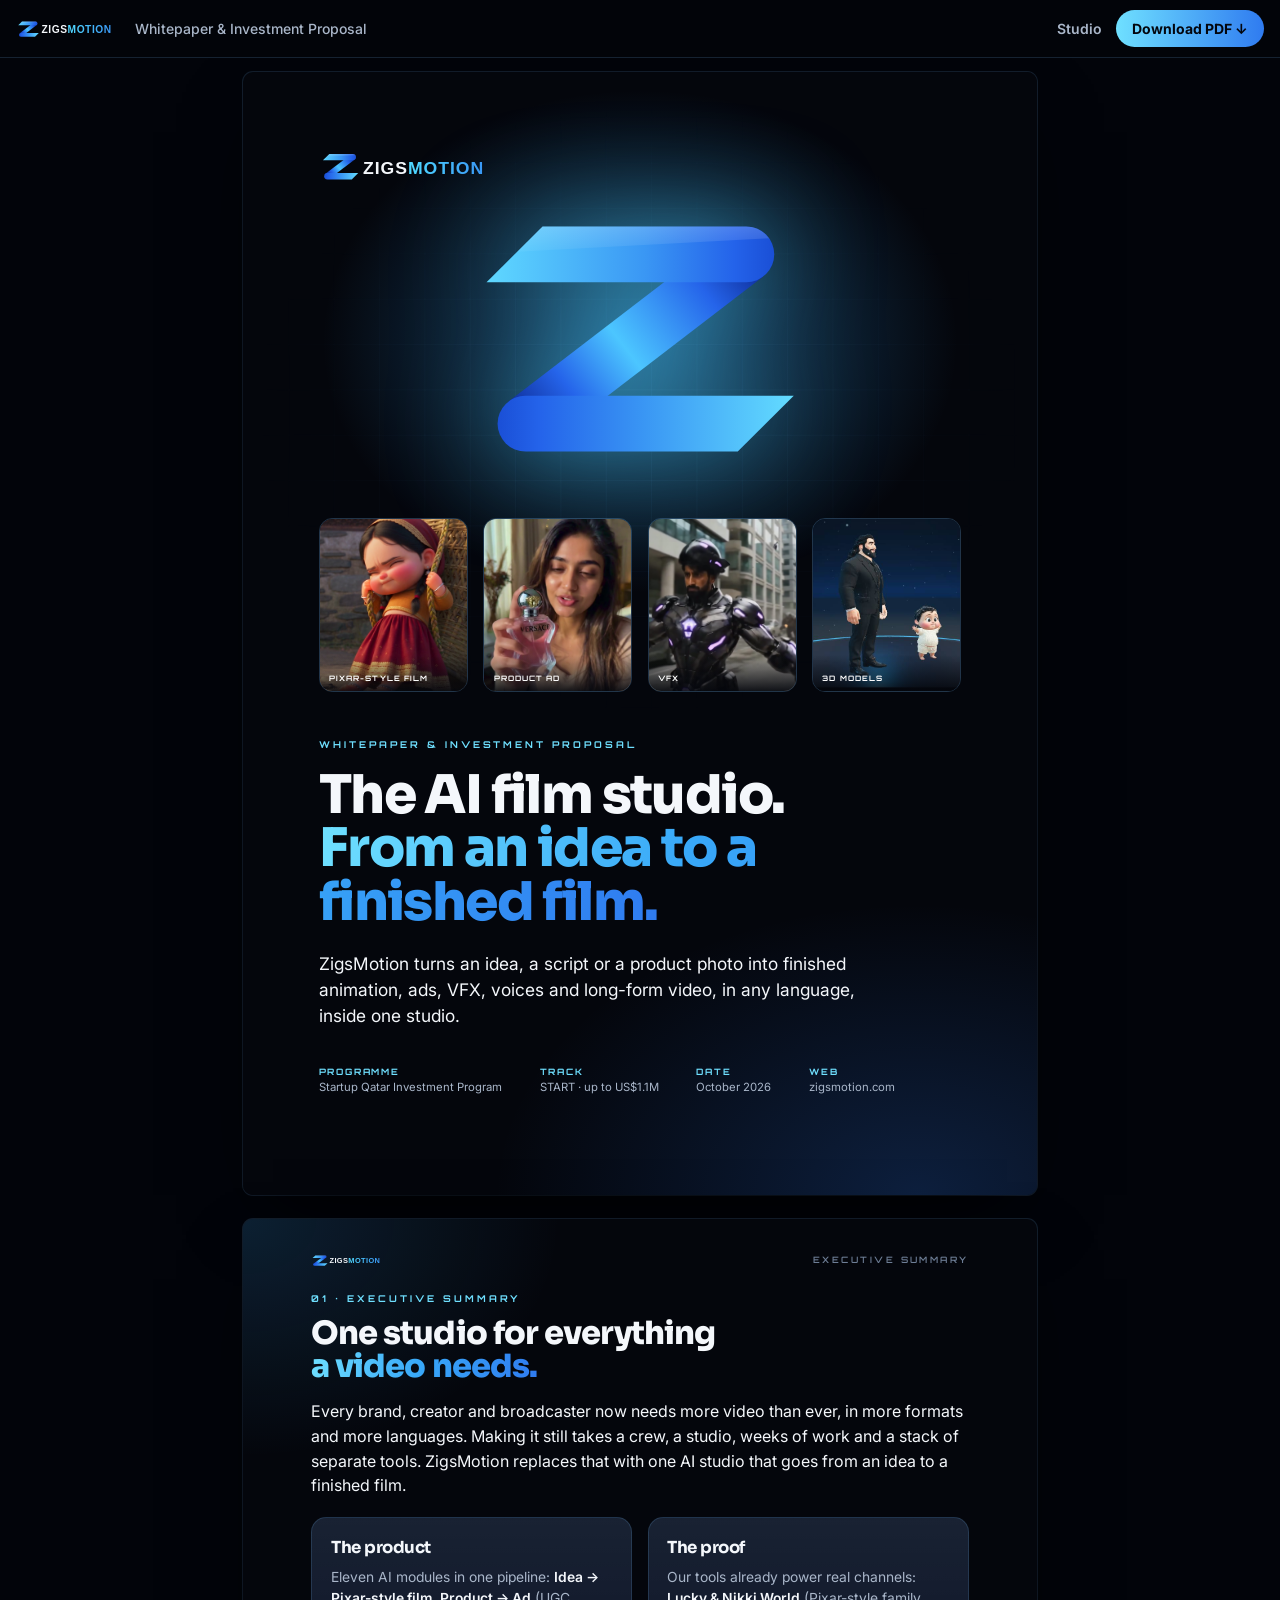
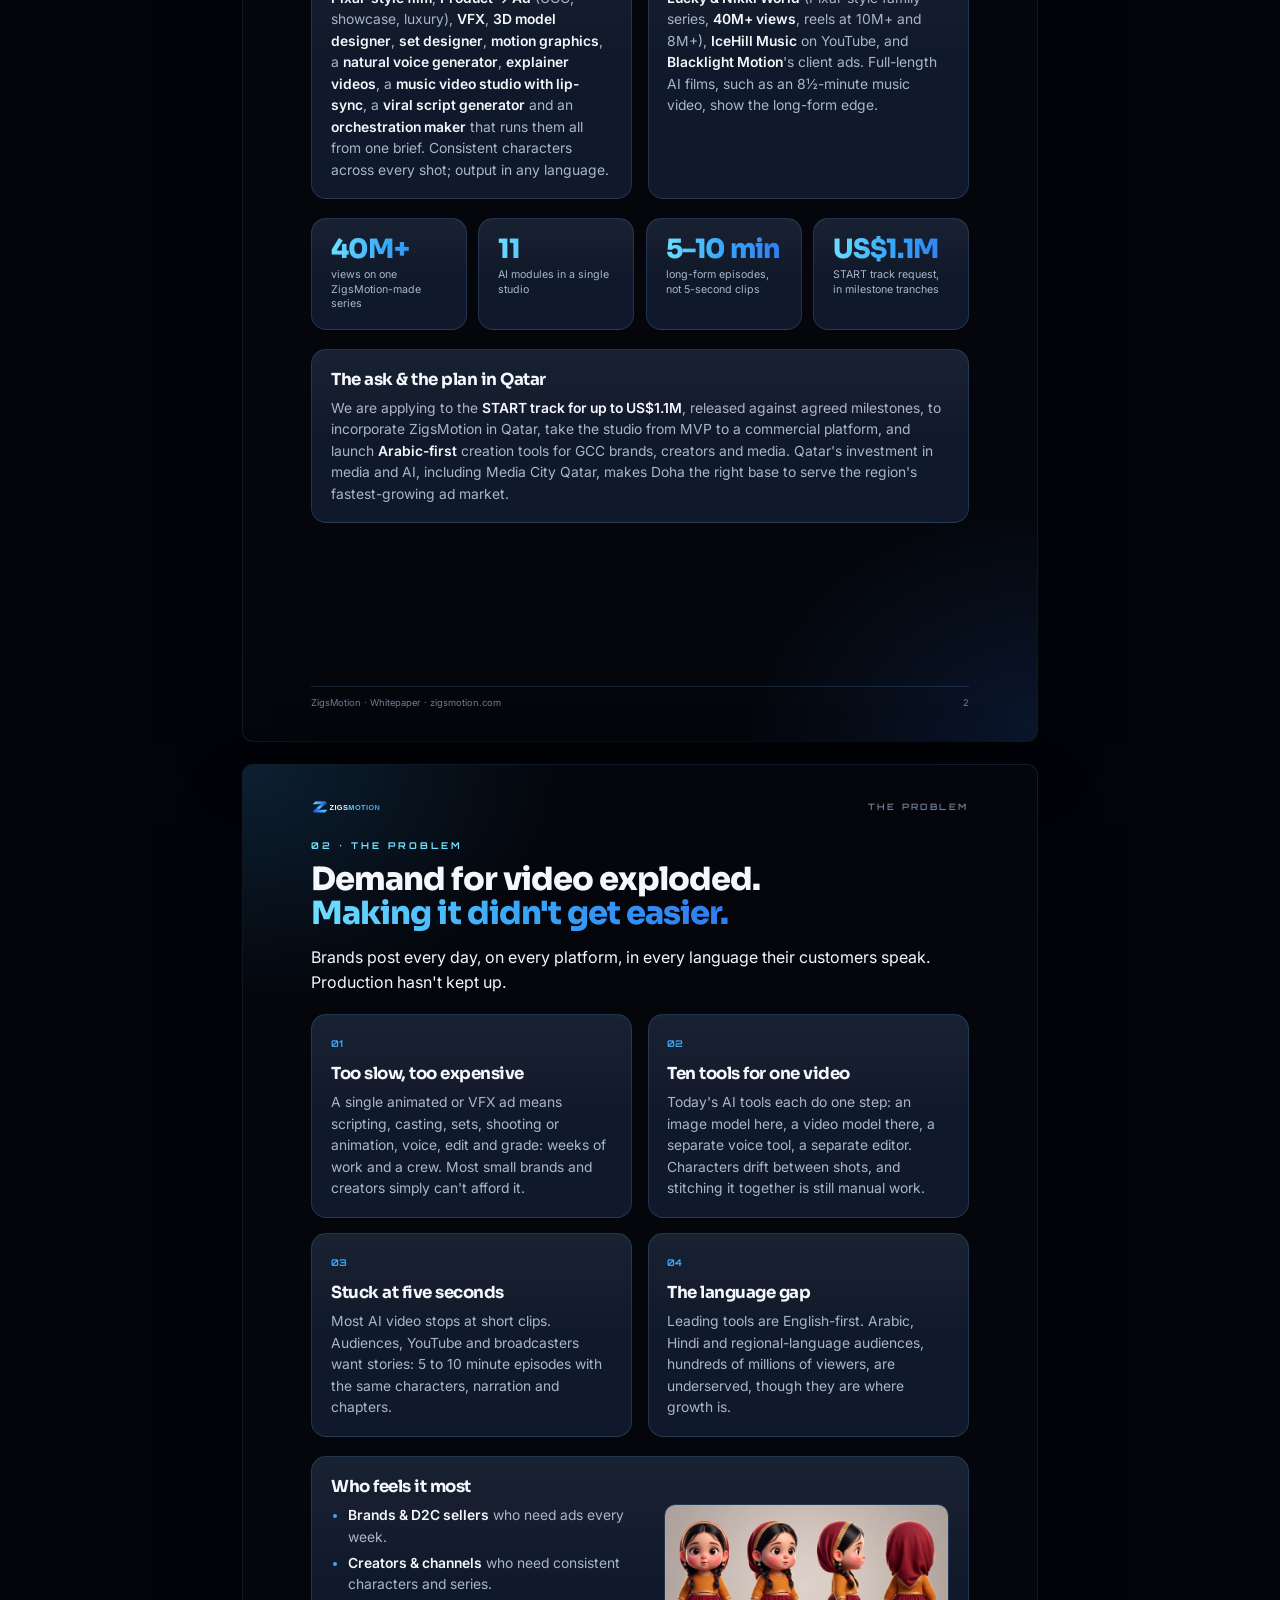
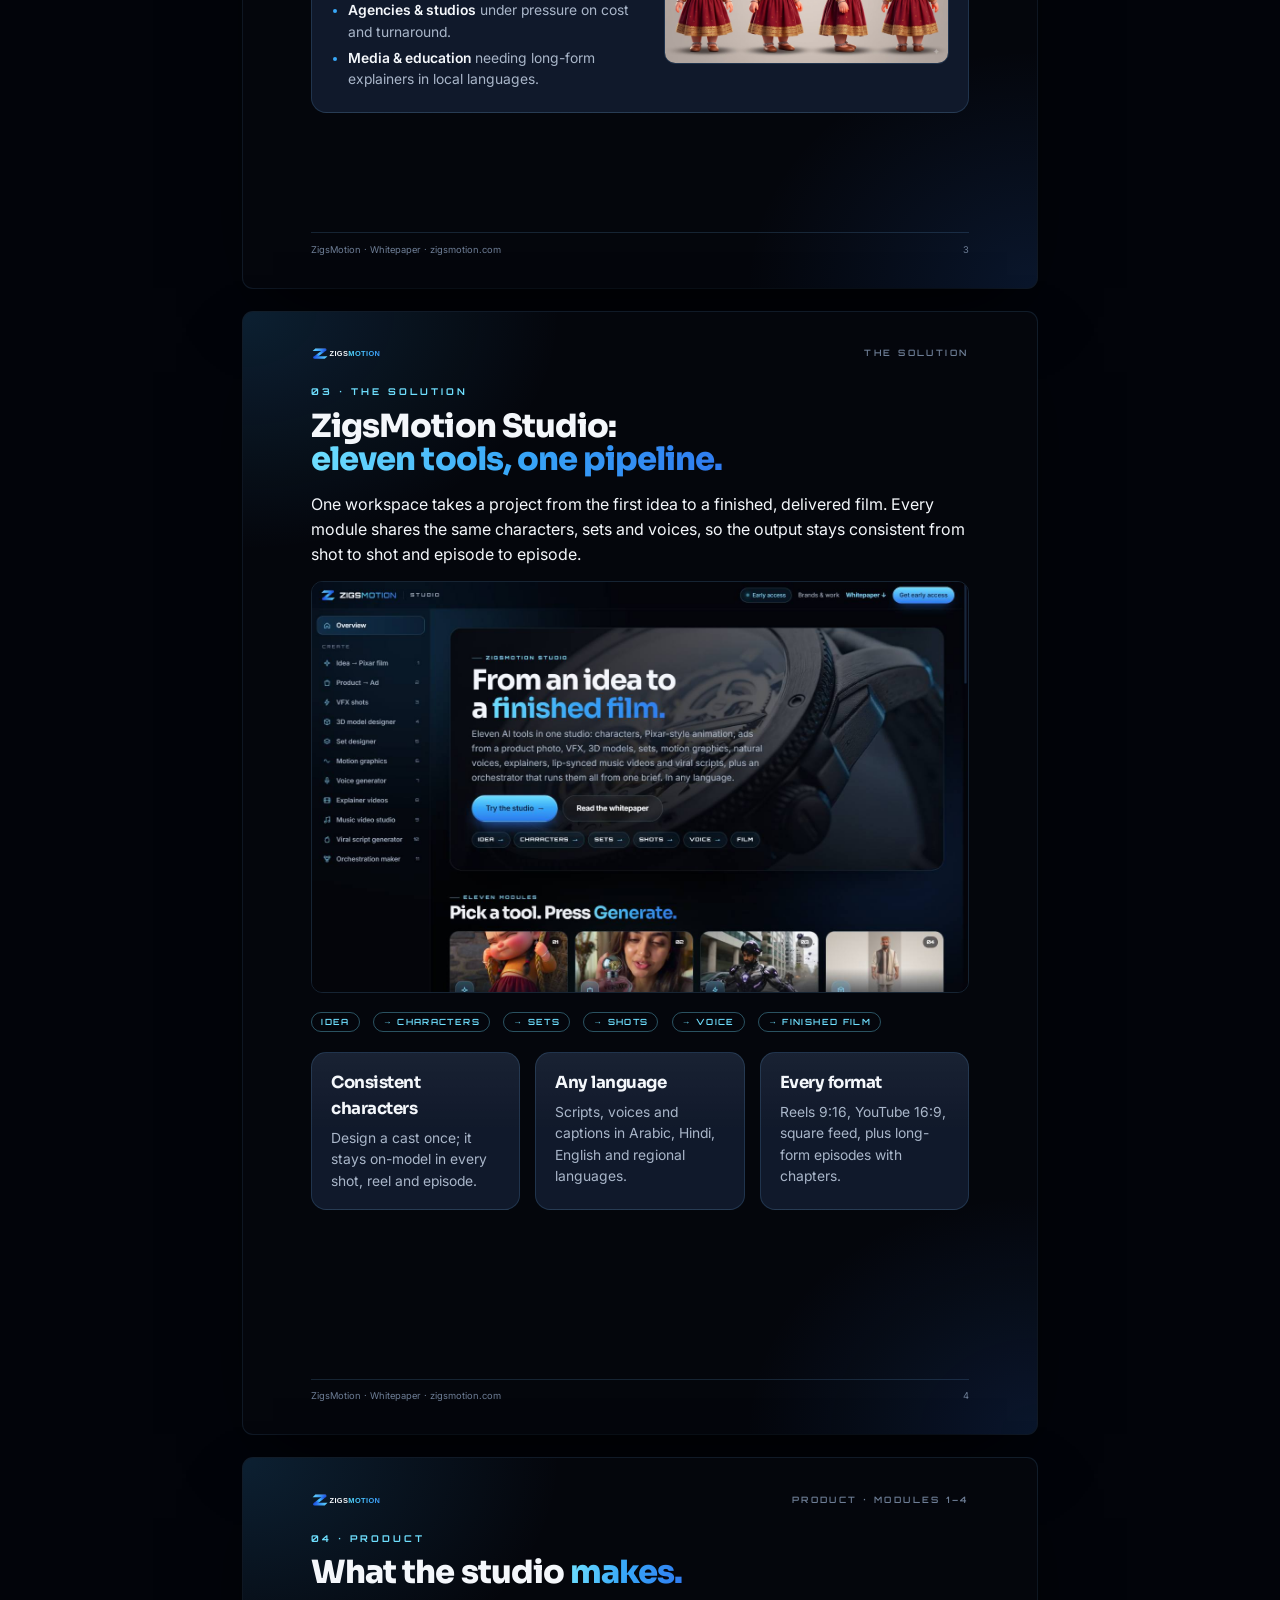
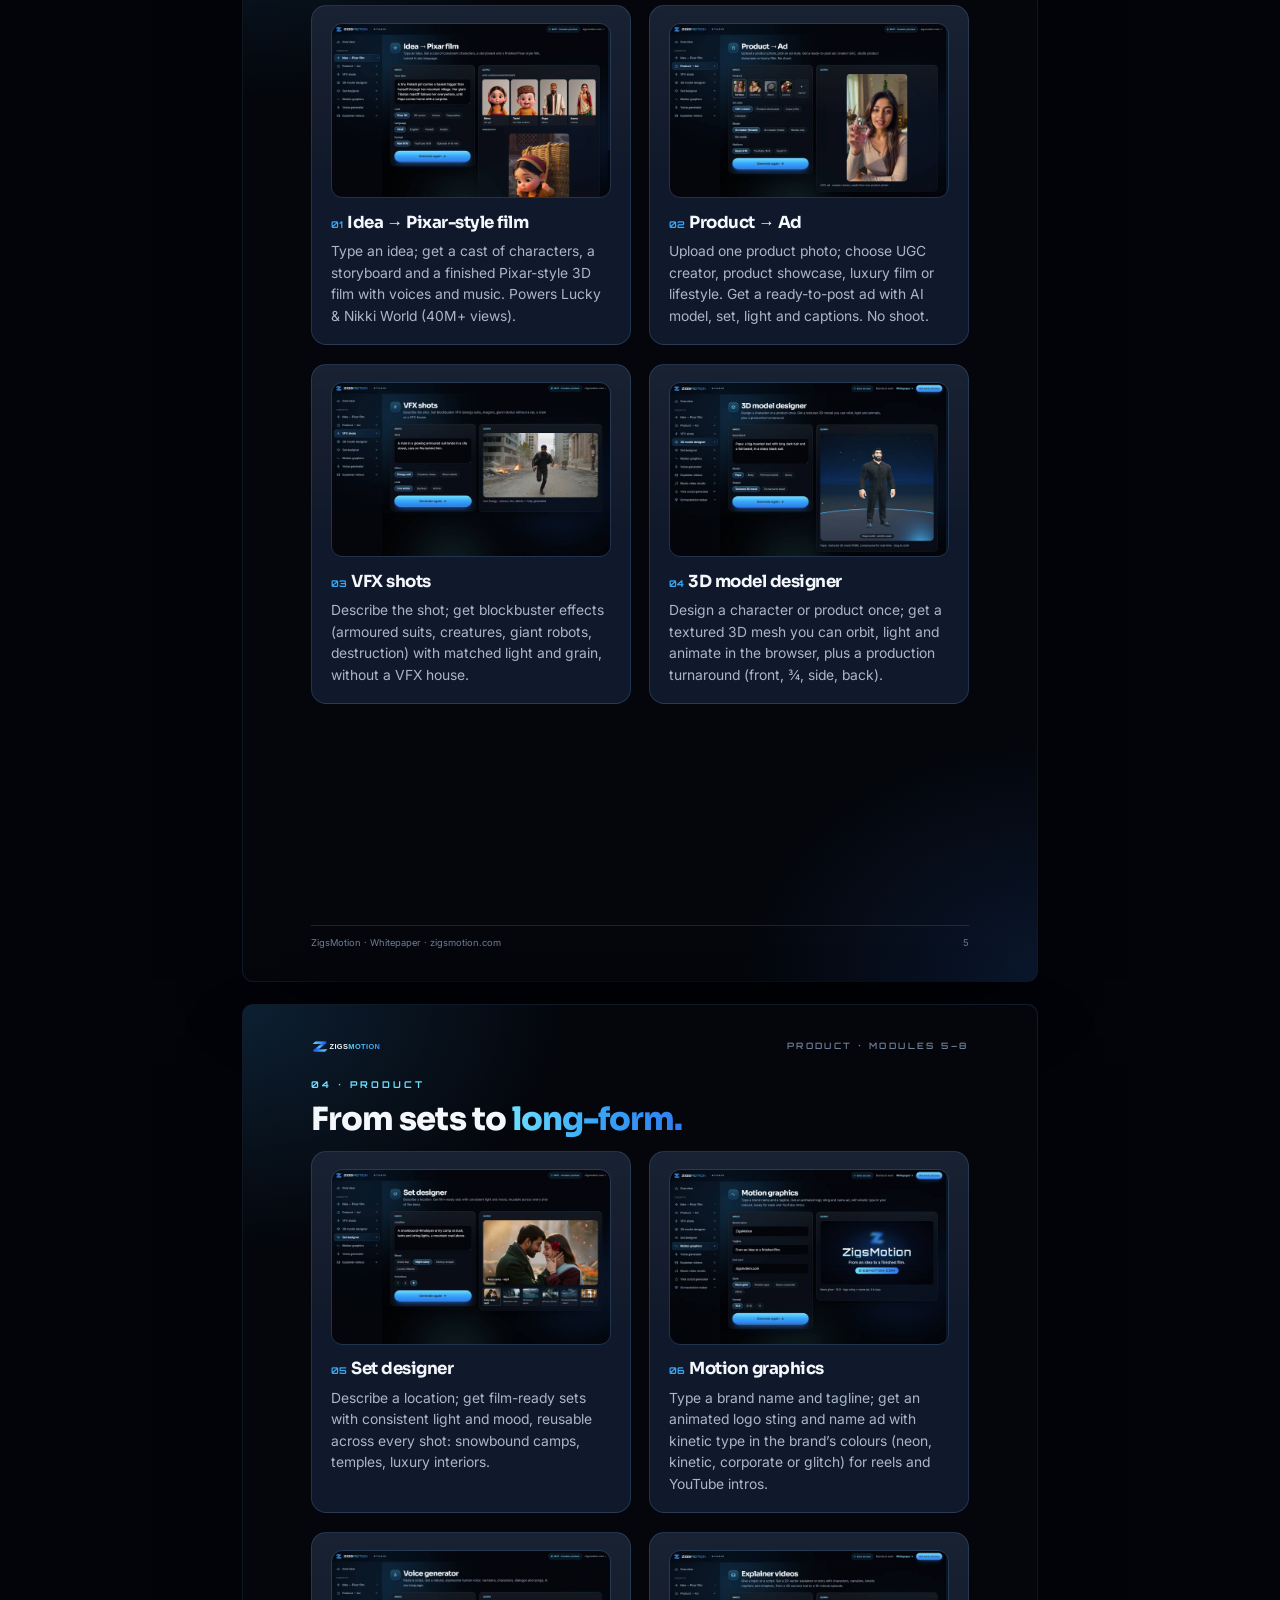
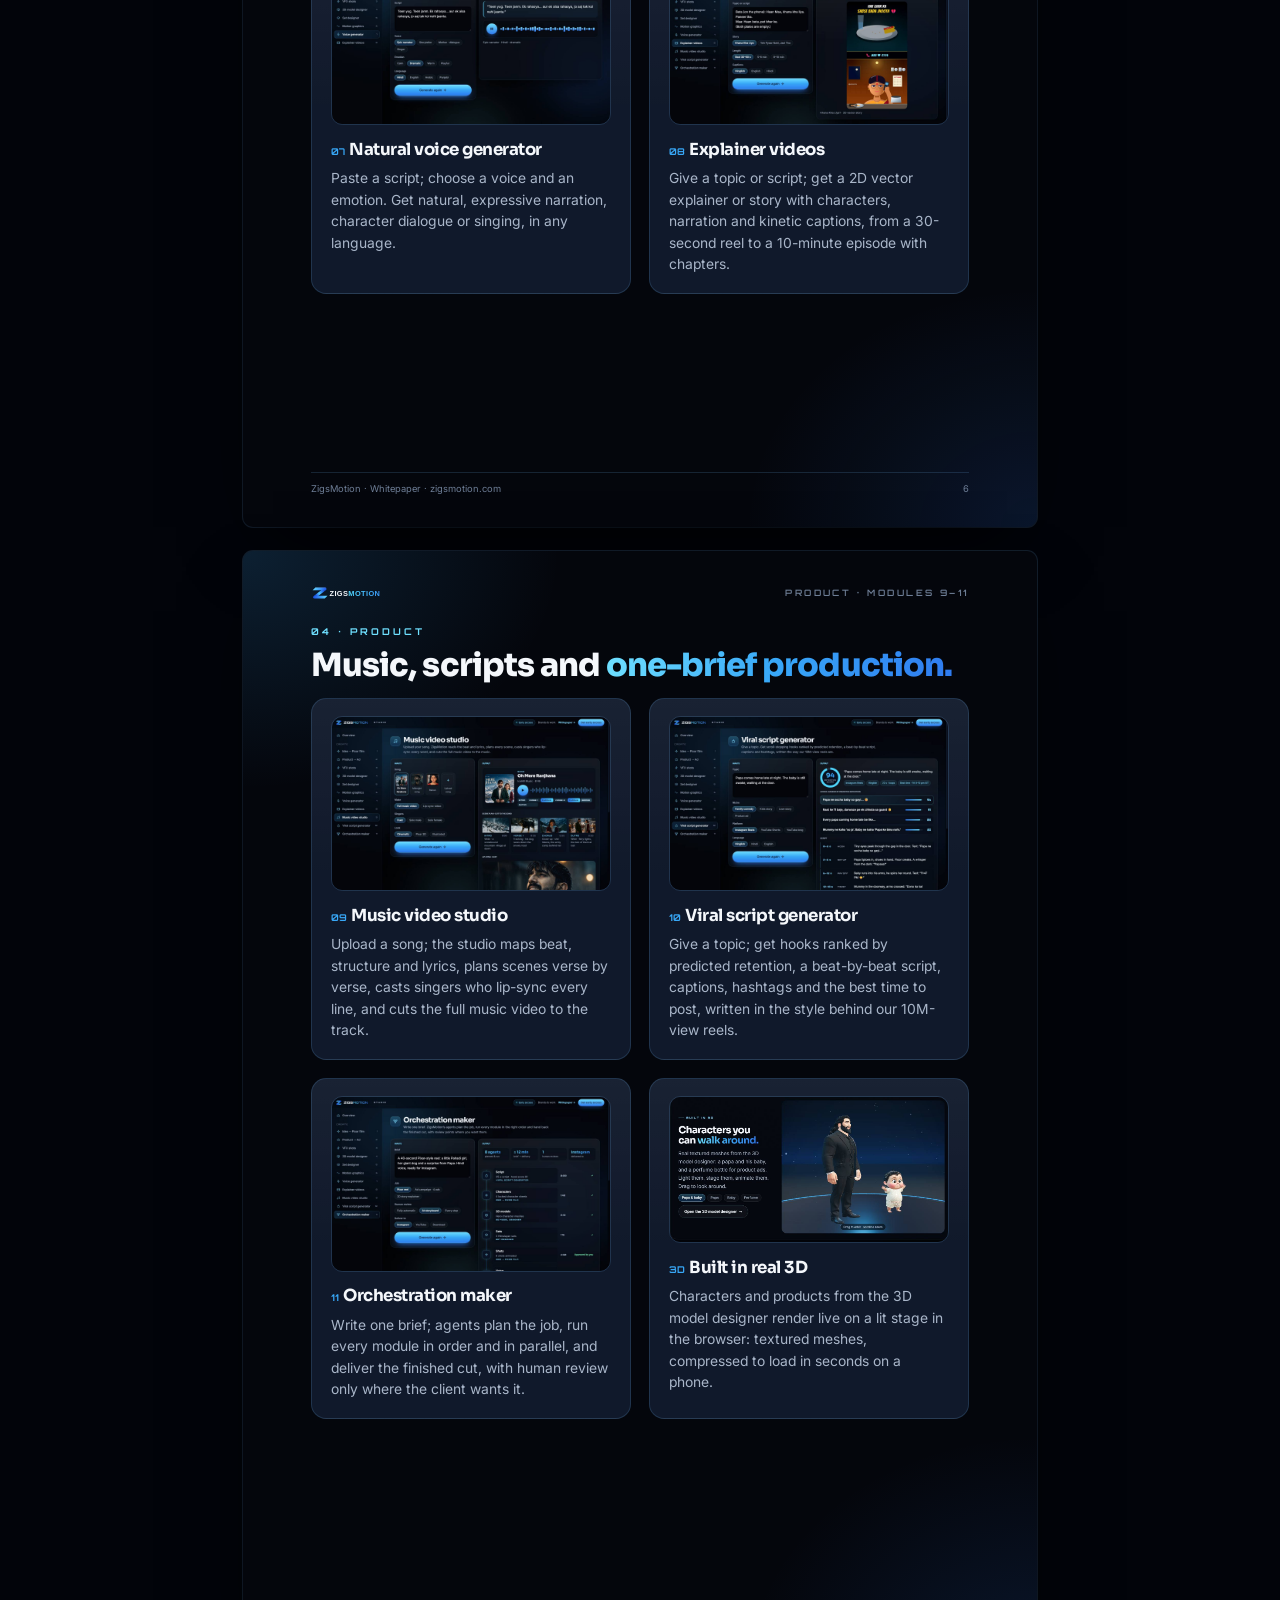
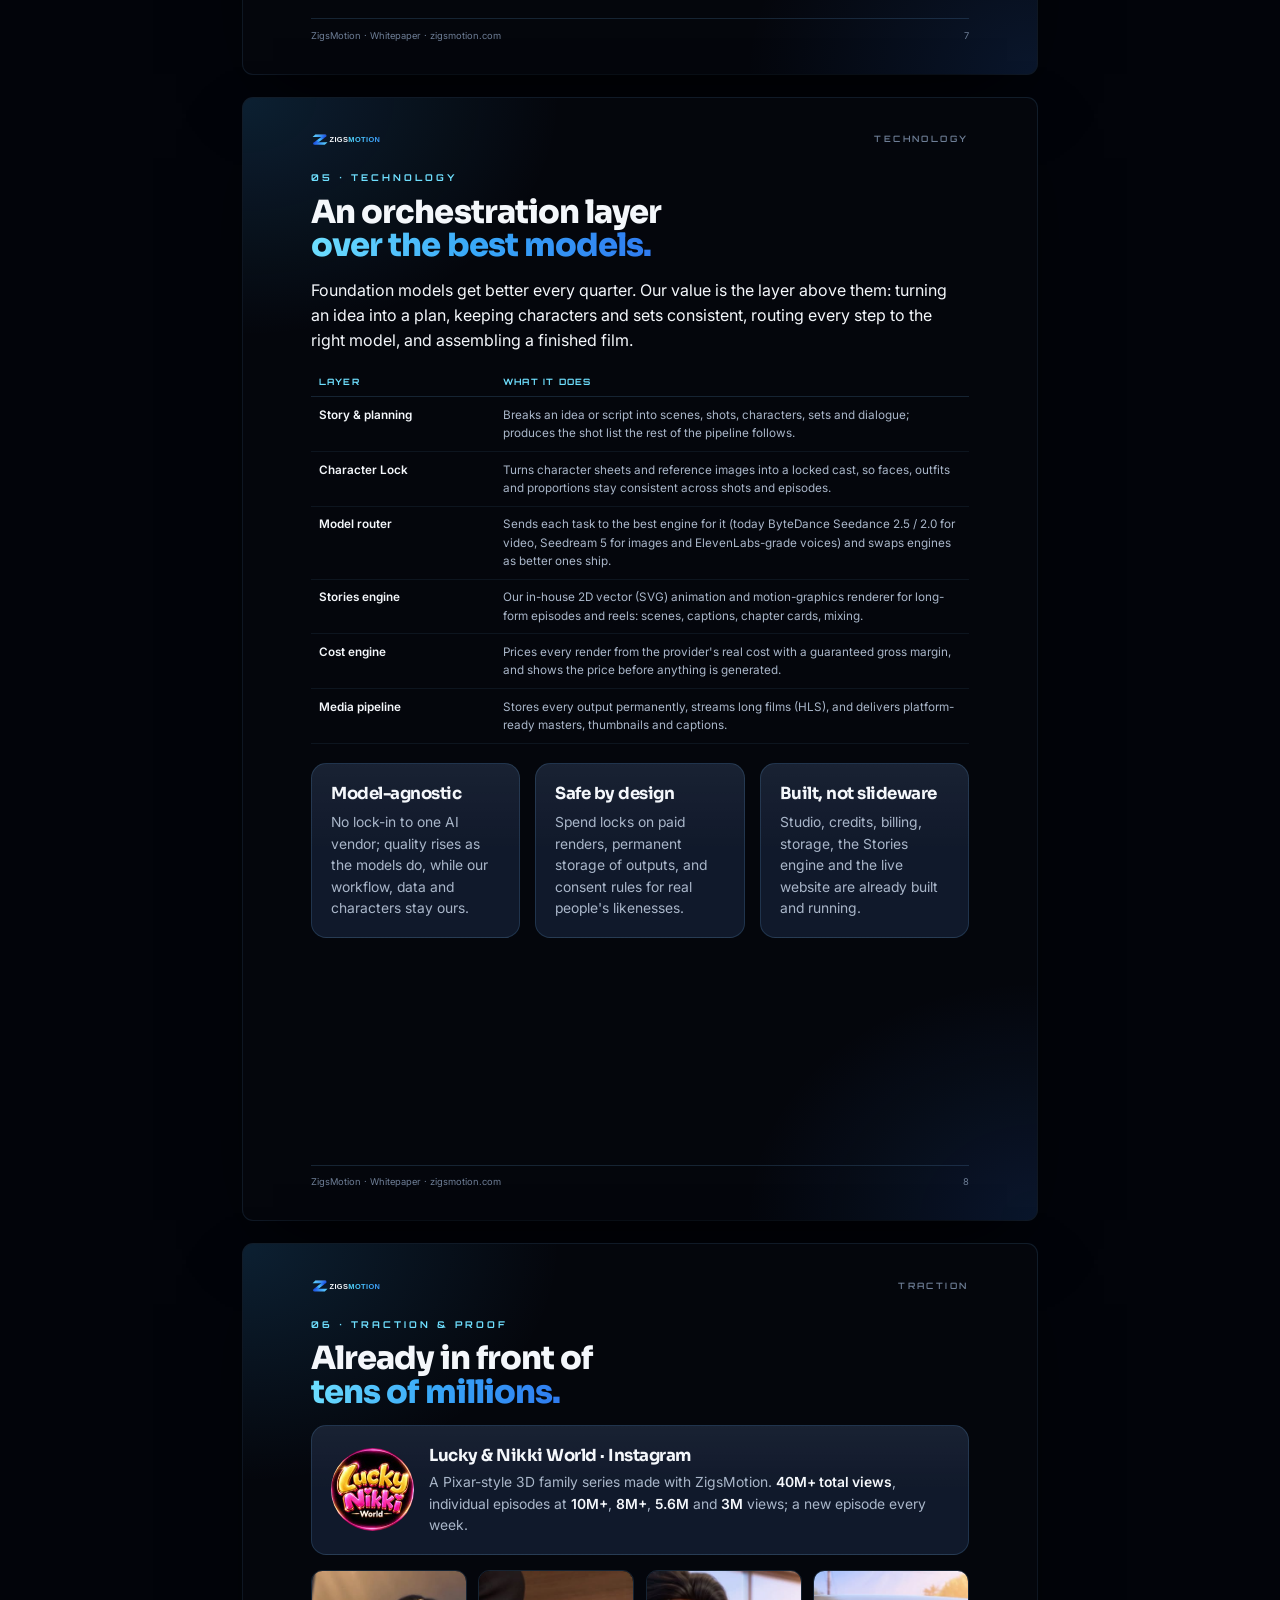
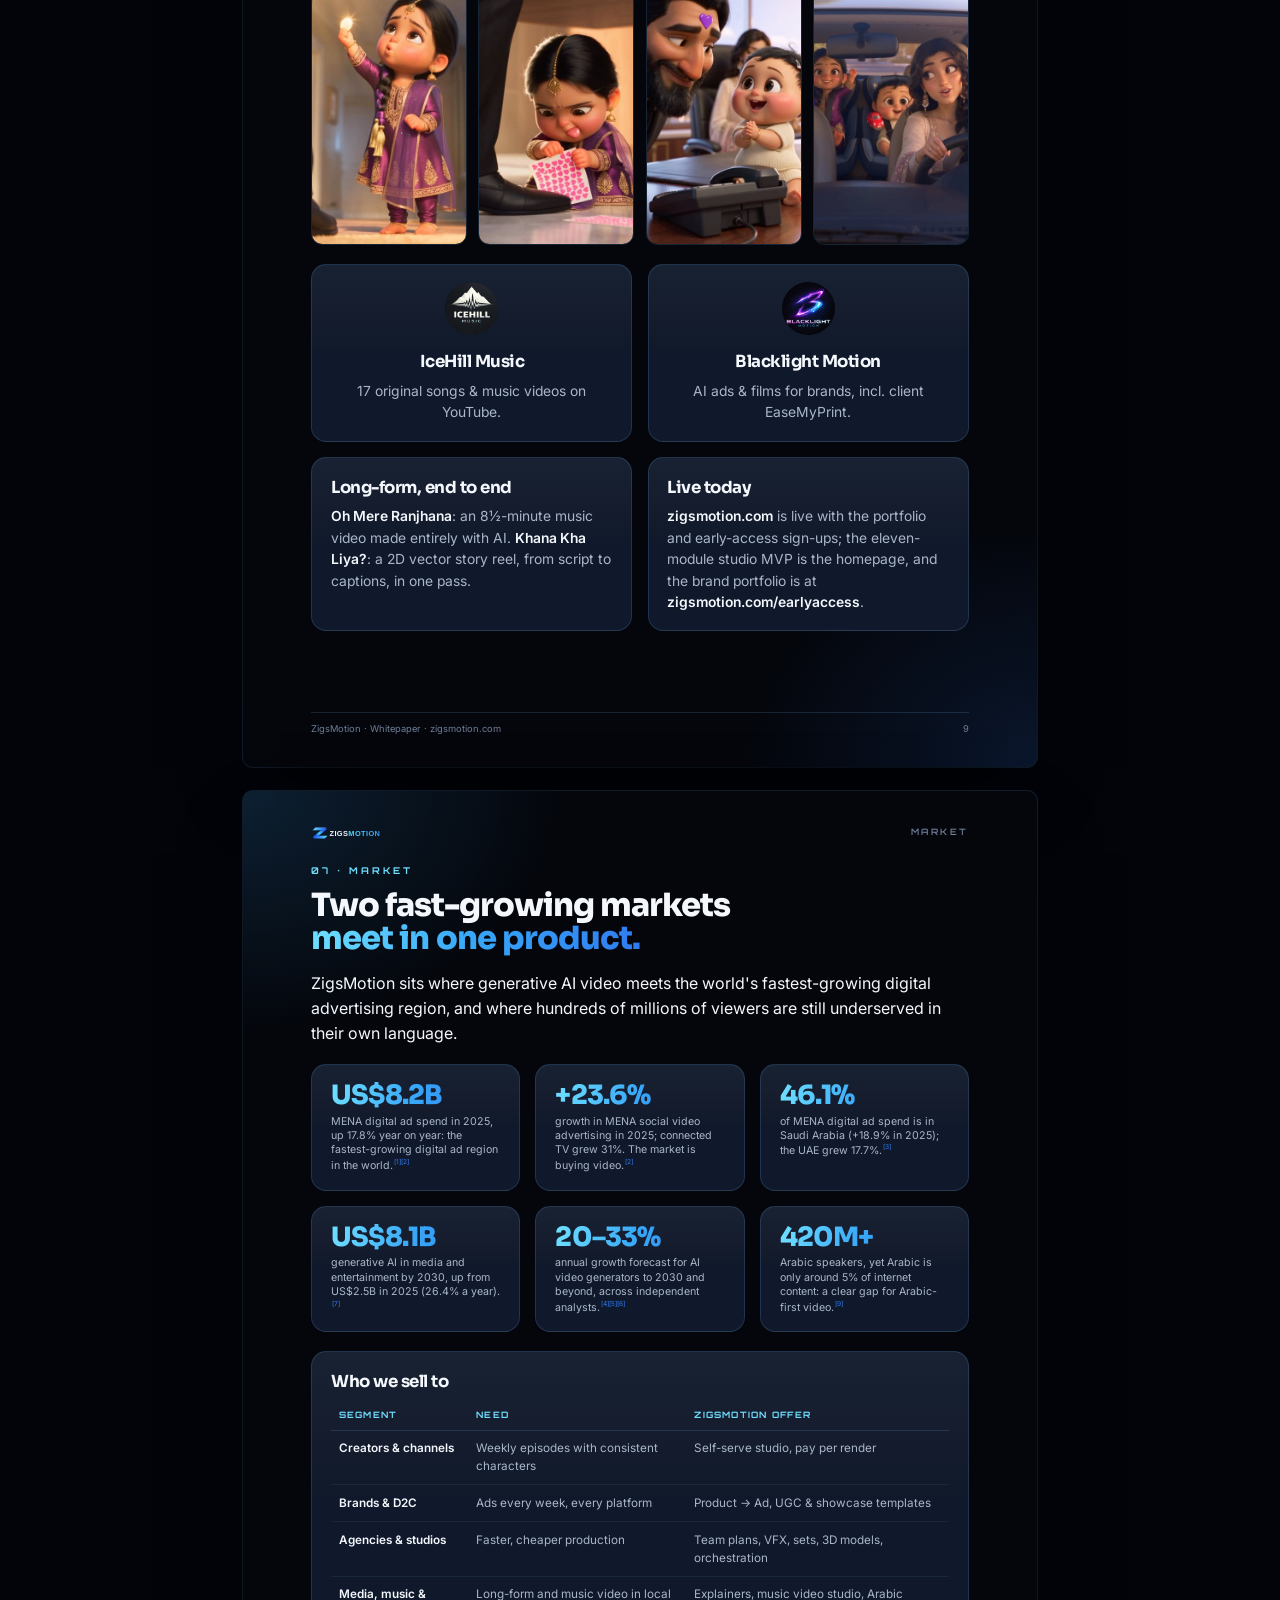
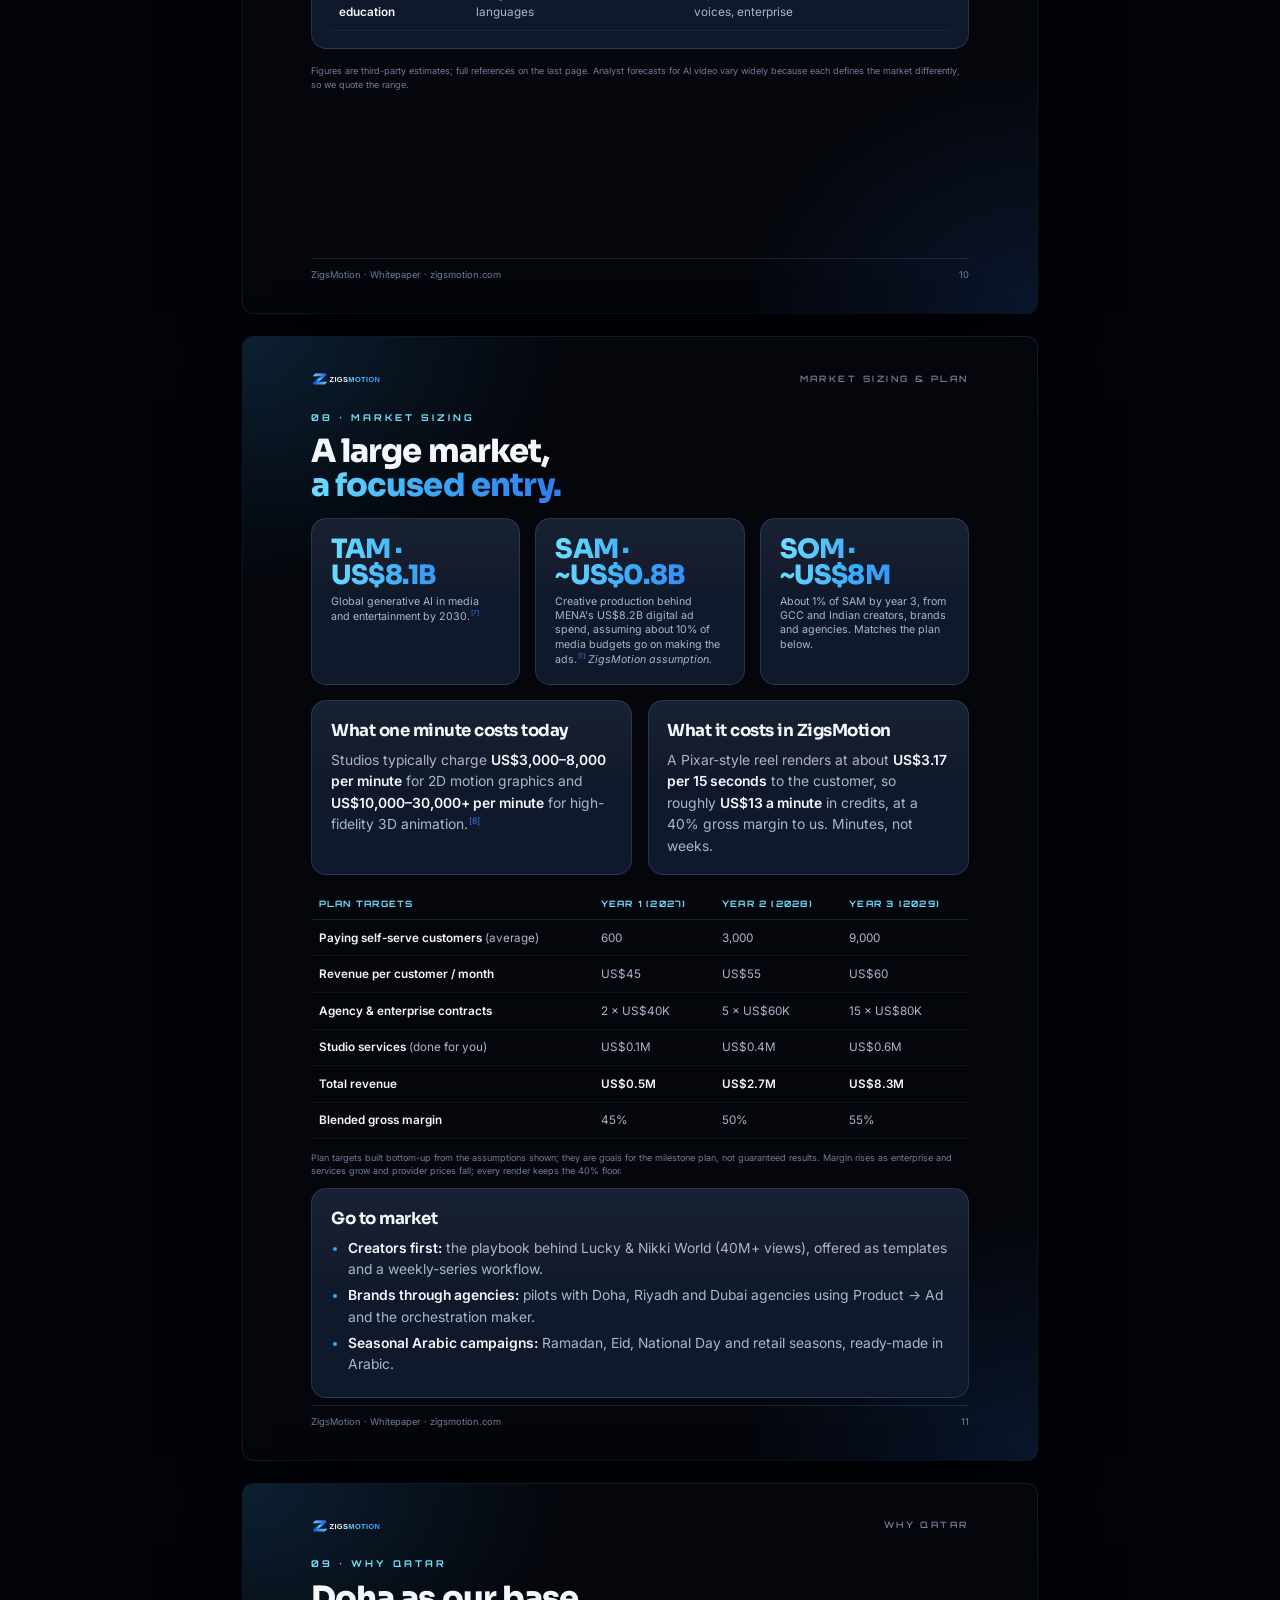
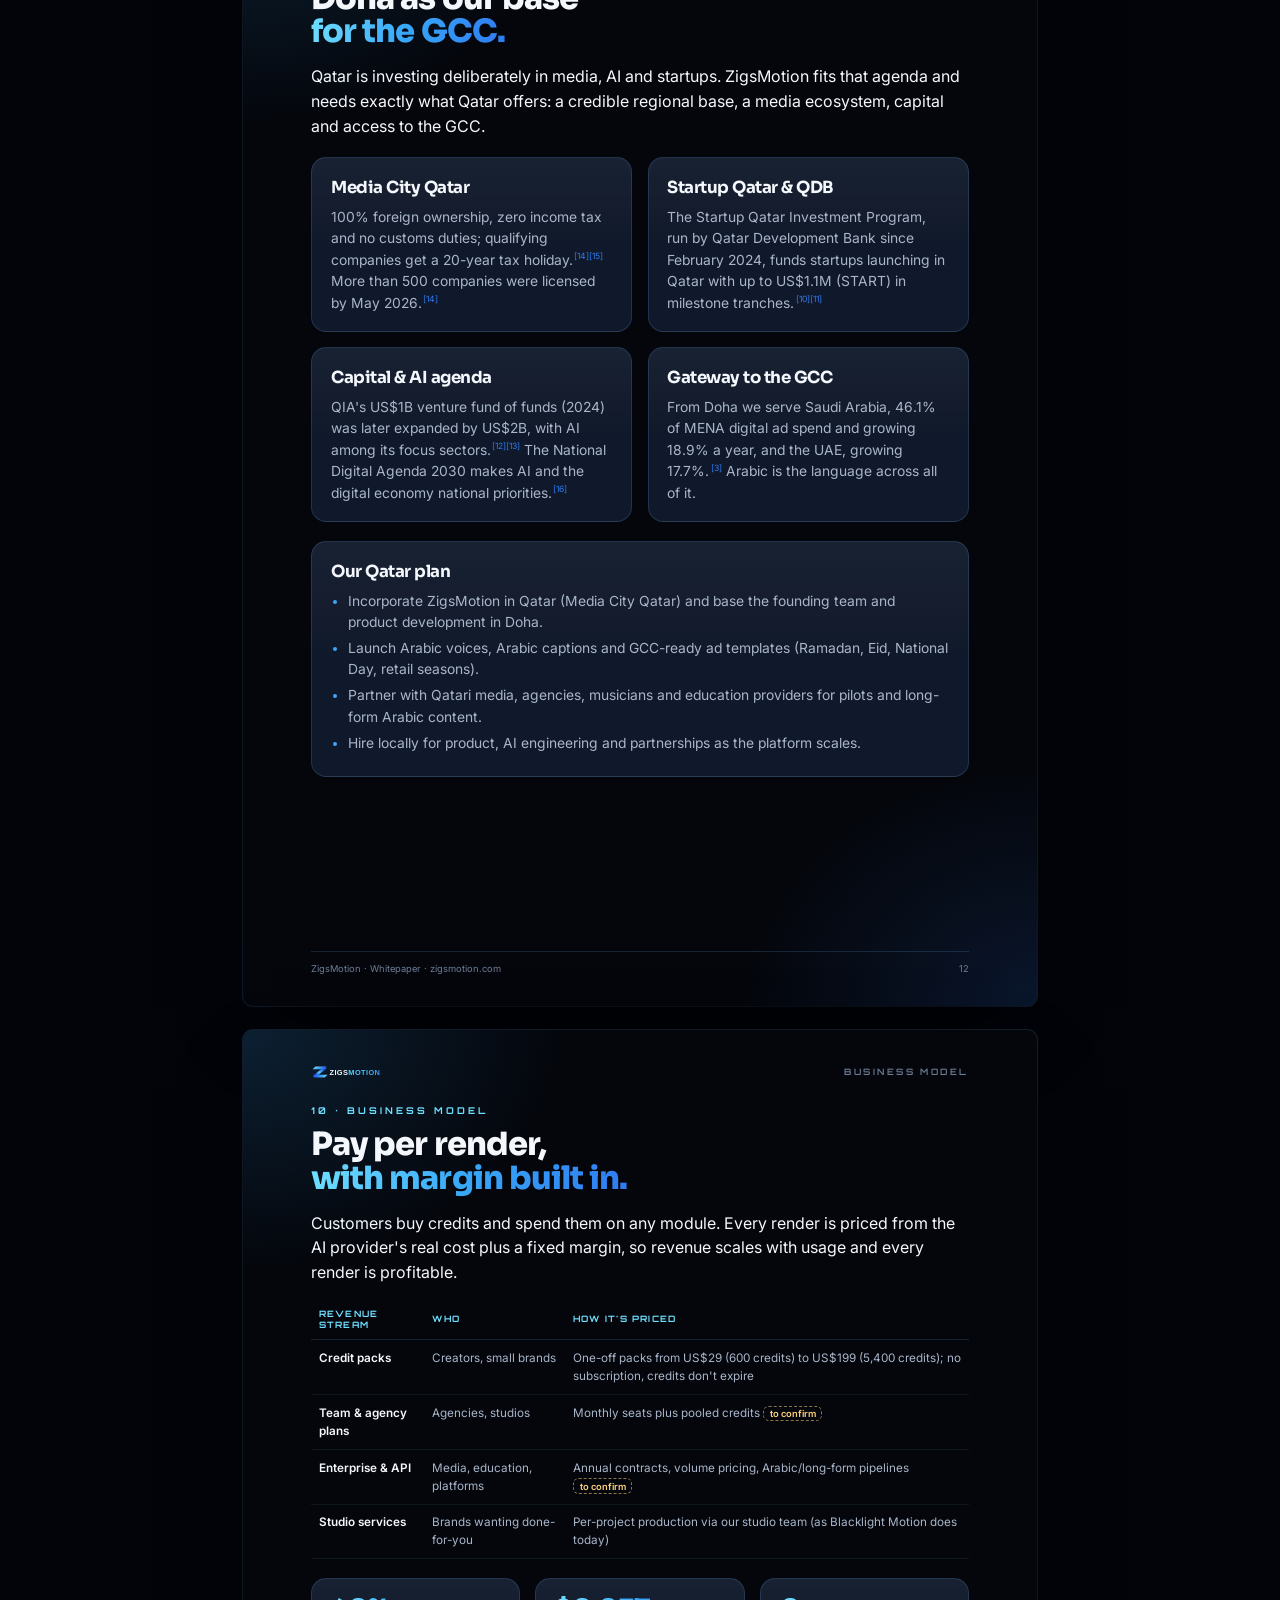
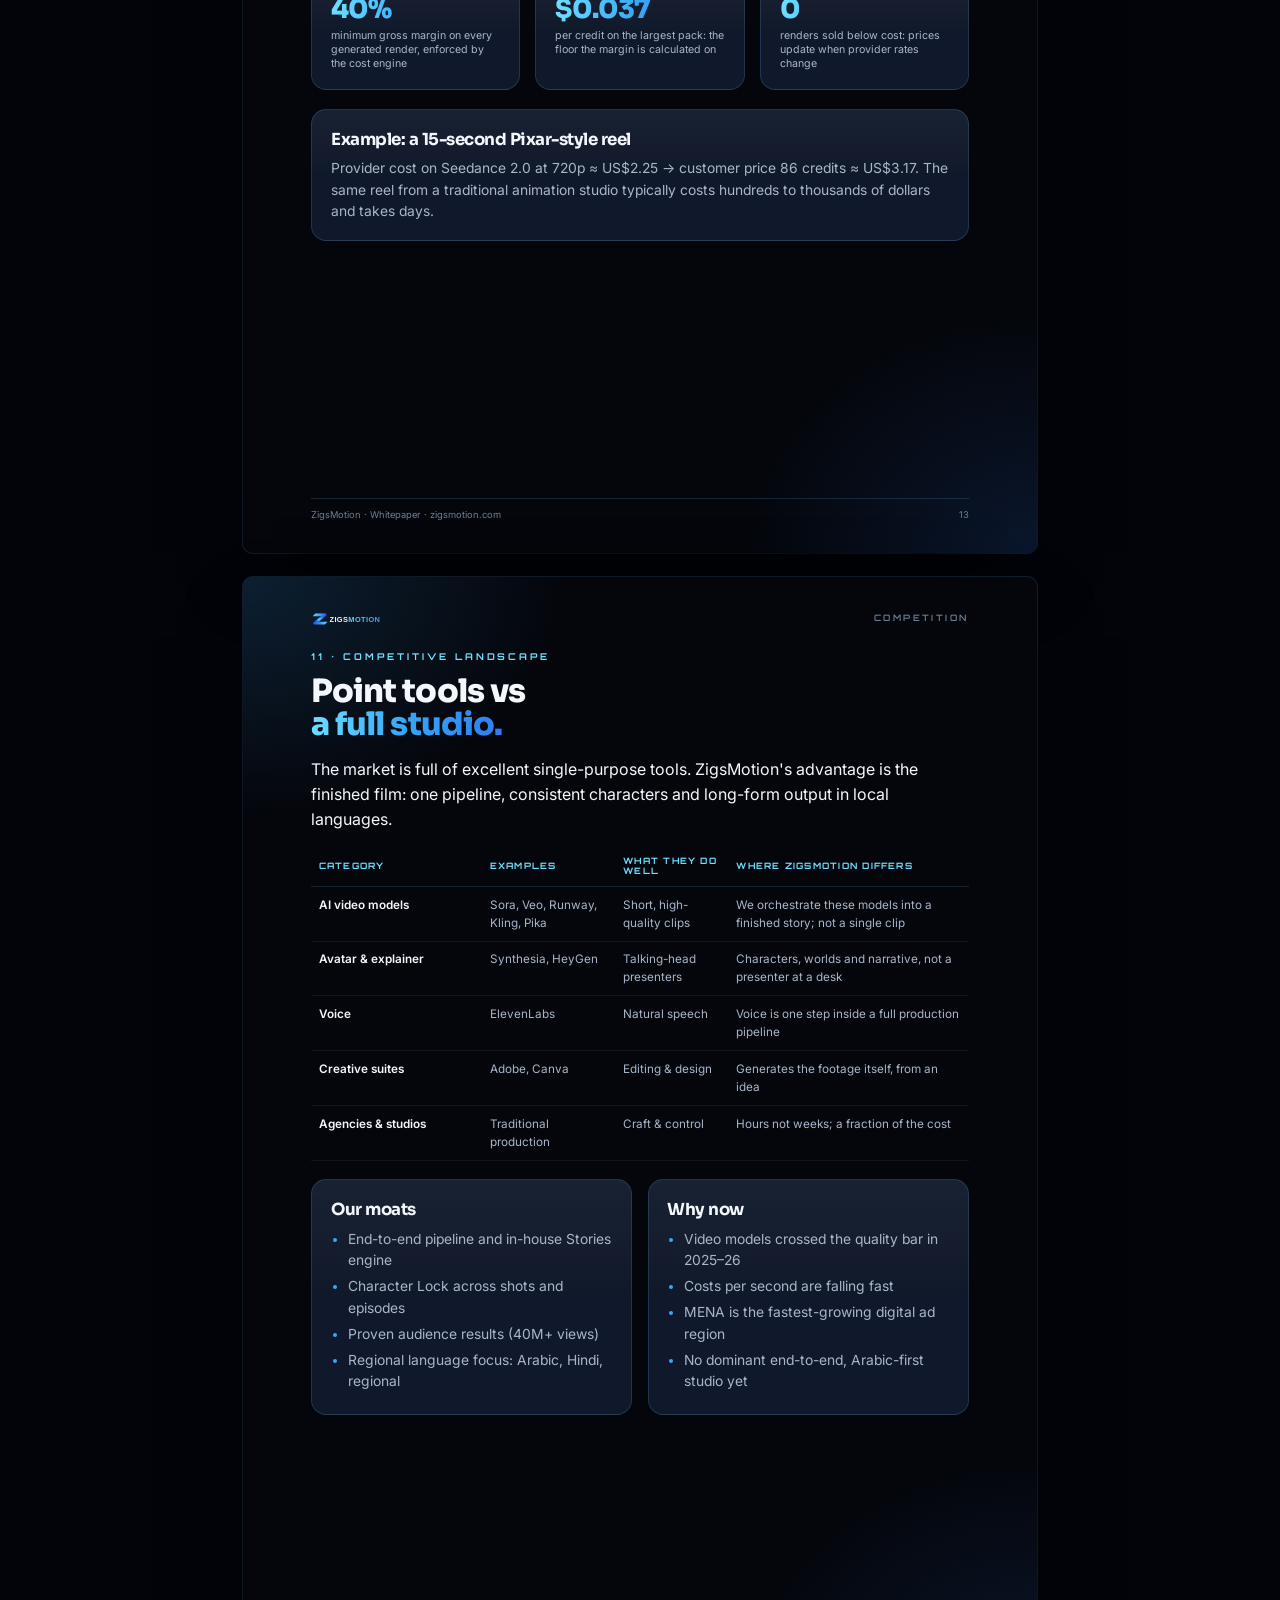
==== commit ab4a38f4: "Publish site — 2026-10-30 05:15" ====
--- a/whitepaper/index.html
+++ b/whitepaper/index.html
@@ -65,8 +65,13 @@
 
   /* cover */
   .cover { padding: 0; }
-  .cover .bg { position: absolute; inset: 0; background: url(img/camp-night.jpg) center/cover; opacity: .5; }
-  .cover .bg2 { position: absolute; inset: 0; background: linear-gradient(180deg, rgba(4,6,12,.55) 0%, rgba(4,6,12,.35) 35%, rgba(4,6,12,.92) 70%, var(--ink) 100%); }
+  .cover .bg { position: absolute; inset: 0; background: radial-gradient(120mm 95mm at 50% 24%, rgba(56,168,248,.42), transparent 70%), radial-gradient(160mm 110mm at 85% 100%, rgba(47,123,240,.22), transparent 70%), var(--ink); }
+  .cover .bg2 { position: absolute; inset: 0; background-image: linear-gradient(rgba(120,190,255,.06) 1px, transparent 1px), linear-gradient(90deg, rgba(120,190,255,.06) 1px, transparent 1px); background-size: 12mm 12mm; -webkit-mask-image: radial-gradient(140mm 110mm at 50% 30%, #000, transparent 75%); mask-image: radial-gradient(140mm 110mm at 50% 30%, #000, transparent 75%); }
+  .cover .mark { position: absolute; left: 50%; top: 34mm; width: 92mm; transform: translateX(-50%); filter: drop-shadow(0 0 14mm rgba(79,214,255,.55)); }
+  .cover .strip { position: absolute; left: 20mm; right: 20mm; top: 118mm; display: grid; grid-template-columns: repeat(4, 1fr); gap: 4mm; }
+  .cover .strip figure { margin: 0; position: relative; border-radius: 3.5mm; overflow: hidden; height: 46mm; border: 1px solid rgba(120,190,255,.25); }
+  .cover .strip img { width: 100%; height: 100%; object-fit: cover; display: block; }
+  .cover .strip figcaption { position: absolute; left: 0; right: 0; bottom: 0; padding: 5mm 2.5mm 2mm; font: 700 5.6pt/1.2 Orbitron; letter-spacing: .14em; text-transform: uppercase; color: #fff; background: linear-gradient(180deg, transparent, rgba(4,6,12,.9)); }
   .cover .in { position: absolute; left: 20mm; right: 20mm; bottom: 26mm; }
   .cover .logo { position: absolute; left: 20mm; top: 20mm; height: 10mm; }
   .cover h1 { font-size: 40pt; line-height: 1; font-weight: 800; margin: 5mm 0 6mm; }
@@ -102,6 +107,13 @@
 <section class="page cover">
   <div class="bg"></div><div class="bg2"></div>
   <img class="logo" src="img/zigsmotion-logo.svg" alt="ZigsMotion">
+  <img class="mark" src="img/zigsmotion-mark.svg" alt="">
+  <div class="strip">
+    <figure><img src="img/pahadi-girl.jpg" alt=""><figcaption>Pixar-style film</figcaption></figure>
+    <figure><img src="img/perfume-ugc.jpg" alt=""><figcaption>Product ad</figcaption></figure>
+    <figure><img src="img/iron-energy.jpg" alt=""><figcaption>VFX</figcaption></figure>
+    <figure><img src="img/3d-family.jpg" alt=""><figcaption>3D models</figcaption></figure>
+  </div>
   <div class="in">
     <span class="eyebrow">Whitepaper &amp; Investment Proposal</span>
     <h1>The AI film studio.<br><span class="g">From an idea to a<br>finished film.</span></h1>
@@ -129,7 +141,7 @@
     </div>
     <div class="card">
       <h3>The proof</h3>
-      <p style="margin:0">Our tools already power real channels: <b>Lucky &amp; Nikki World</b> (Pixar-style family series, <b>40M+ views</b>, reels at 10M+ and 8M+), <b>IceHill Music</b> and <b>IceHill Bhakti</b> on YouTube, and <b>Blacklight Motion</b>'s client ads. Full-length AI films, such as an 8½-minute music video, show the long-form edge.</p>
+      <p style="margin:0">Our tools already power real channels: <b>Lucky &amp; Nikki World</b> (Pixar-style family series, <b>40M+ views</b>, reels at 10M+ and 8M+), <b>IceHill Music</b> on YouTube, and <b>Blacklight Motion</b>'s client ads. Full-length AI films, such as an 8½-minute music video, show the long-form edge.</p>
     </div>
   </div>
 
@@ -321,9 +333,8 @@
   <div class="grid4" style="margin-bottom:5mm">
     <img class="shot" src="img/Dd2M8lazkln.jpg" alt=""><img class="shot" src="img/Dc0tdlAzScO.jpg" alt=""><img class="shot" src="img/DeixF6fzLnd.jpg" alt=""><img class="shot" src="img/DerHBADzlbN.jpg" alt="">
   </div>
-  <div class="grid3" style="margin-bottom:4mm">
+  <div class="grid2" style="margin-bottom:4mm">
     <div class="card" style="text-align:center"><img src="img/icehill-music.jpg" alt="" style="width:14mm;height:14mm;border-radius:50%"><h3 style="margin-top:2mm">IceHill Music</h3><p style="margin:0">17 original songs &amp; music videos on YouTube.</p></div>
-    <div class="card" style="text-align:center"><img src="img/icehill-bhakti.jpg" alt="" style="width:14mm;height:14mm;border-radius:50%"><h3 style="margin-top:2mm">IceHill Bhakti</h3><p style="margin:0">18 devotional films &amp; bhajans, incl. live-action Narasimha.</p></div>
     <div class="card" style="text-align:center"><img src="img/blacklight.jpg" alt="" style="width:14mm;height:14mm;border-radius:50%"><h3 style="margin-top:2mm">Blacklight Motion</h3><p style="margin:0">AI ads &amp; films for brands, incl. client EaseMyPrint.</p></div>
   </div>
   <div class="grid2">
@@ -511,7 +522,7 @@
   <span class="eyebrow">13 · Team</span>
   <h2>Builders who <span class="g">already ship.</span></h2>
   <div class="grid2" style="margin-bottom:5mm">
-    <div class="card"><h3>Jagjeet Jena · Founder</h3><p style="margin:0">Builds the ZigsMotion platform and its AI pipeline; creator behind Lucky &amp; Nikki World, IceHill Music &amp; IceHill Bhakti, and Blacklight Motion; lyricist on <i>Oh Mere Ranjhana</i>. <span class="tbc">full bio to confirm</span></p></div>
+    <div class="card"><h3>Jagjeet Jena · Founder</h3><p style="margin:0">Builds the ZigsMotion platform and its AI pipeline; creator behind Lucky &amp; Nikki World, IceHill Music and Blacklight Motion; lyricist on <i>Oh Mere Ranjhana</i>. <span class="tbc">full bio to confirm</span></p></div>
     <div class="card"><h3>Hiring in Doha</h3><p style="margin:0">AI/ML engineer · full-stack engineer · Arabic content &amp; voice lead · GCC partnerships &amp; sales. <span class="tbc">co-founders &amp; advisors to confirm</span></p></div>
   </div>
   <span class="eyebrow">14 · Risks &amp; mitigations</span>
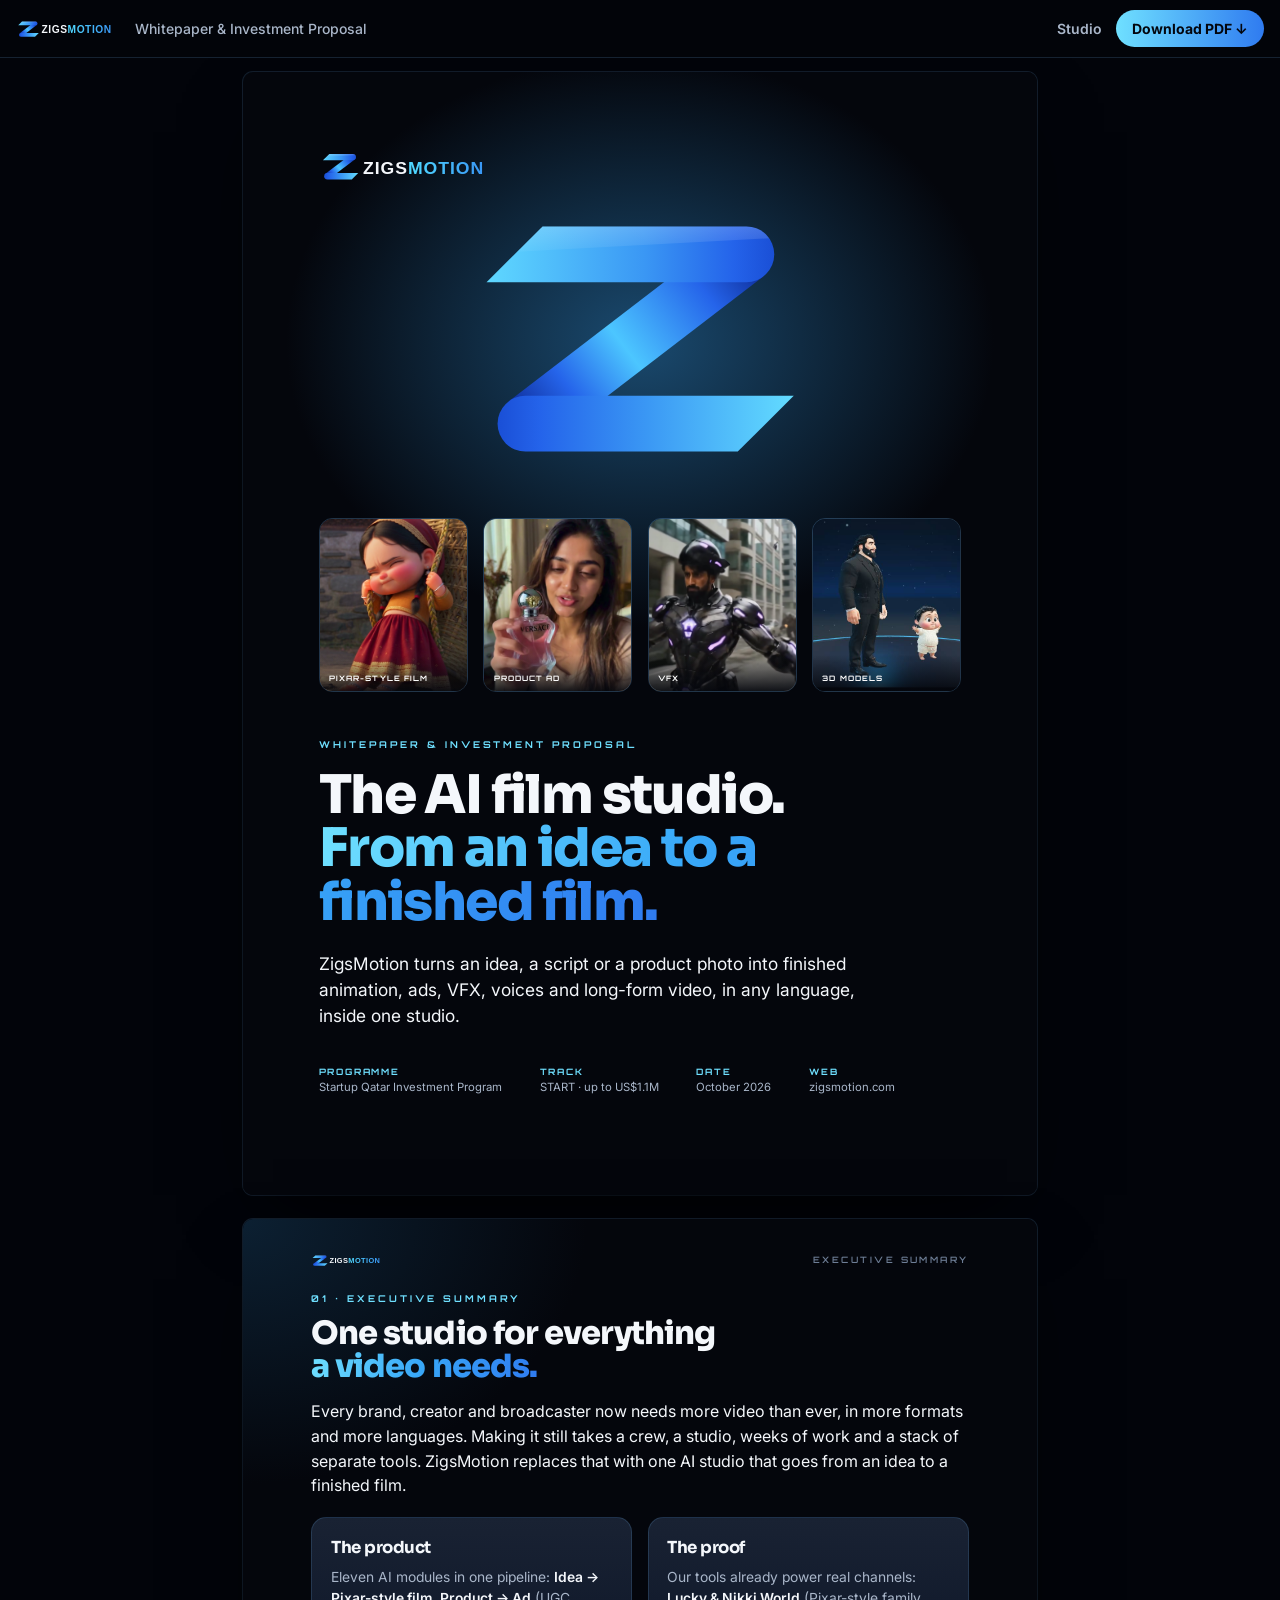
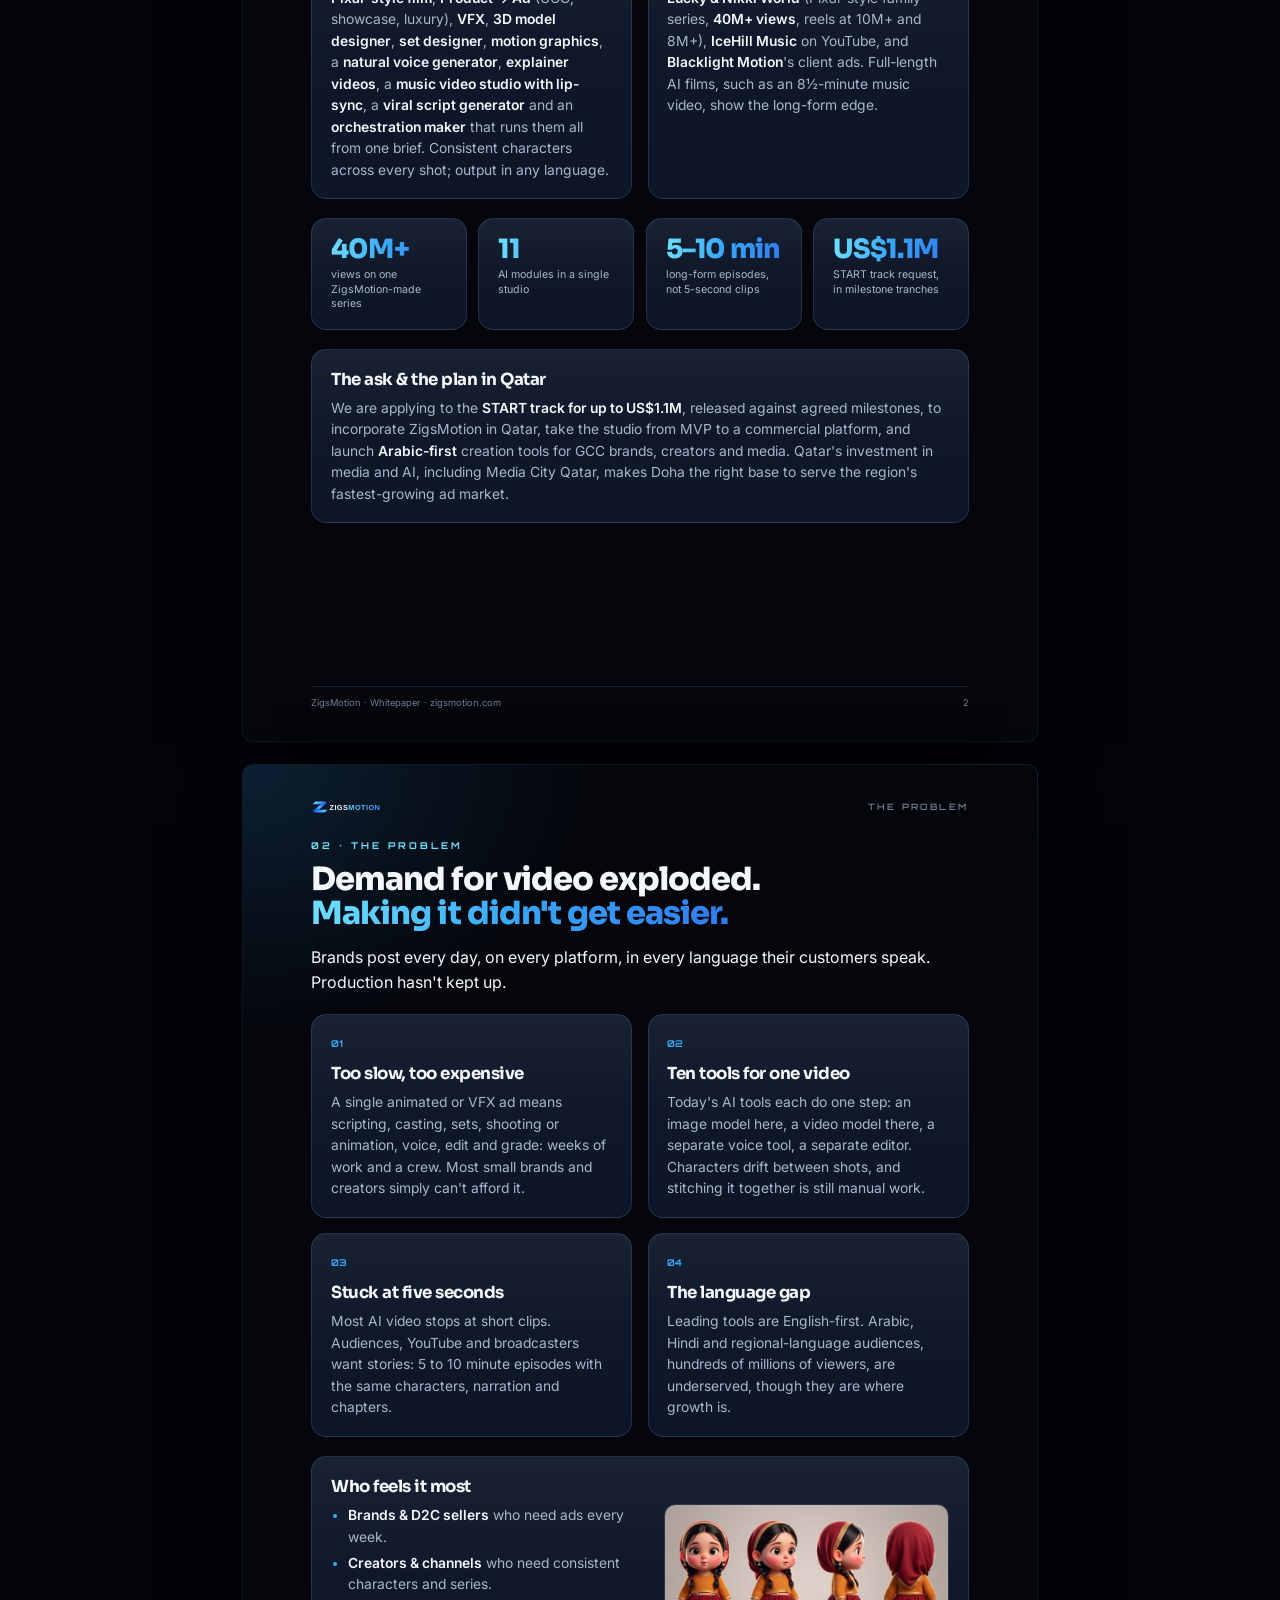
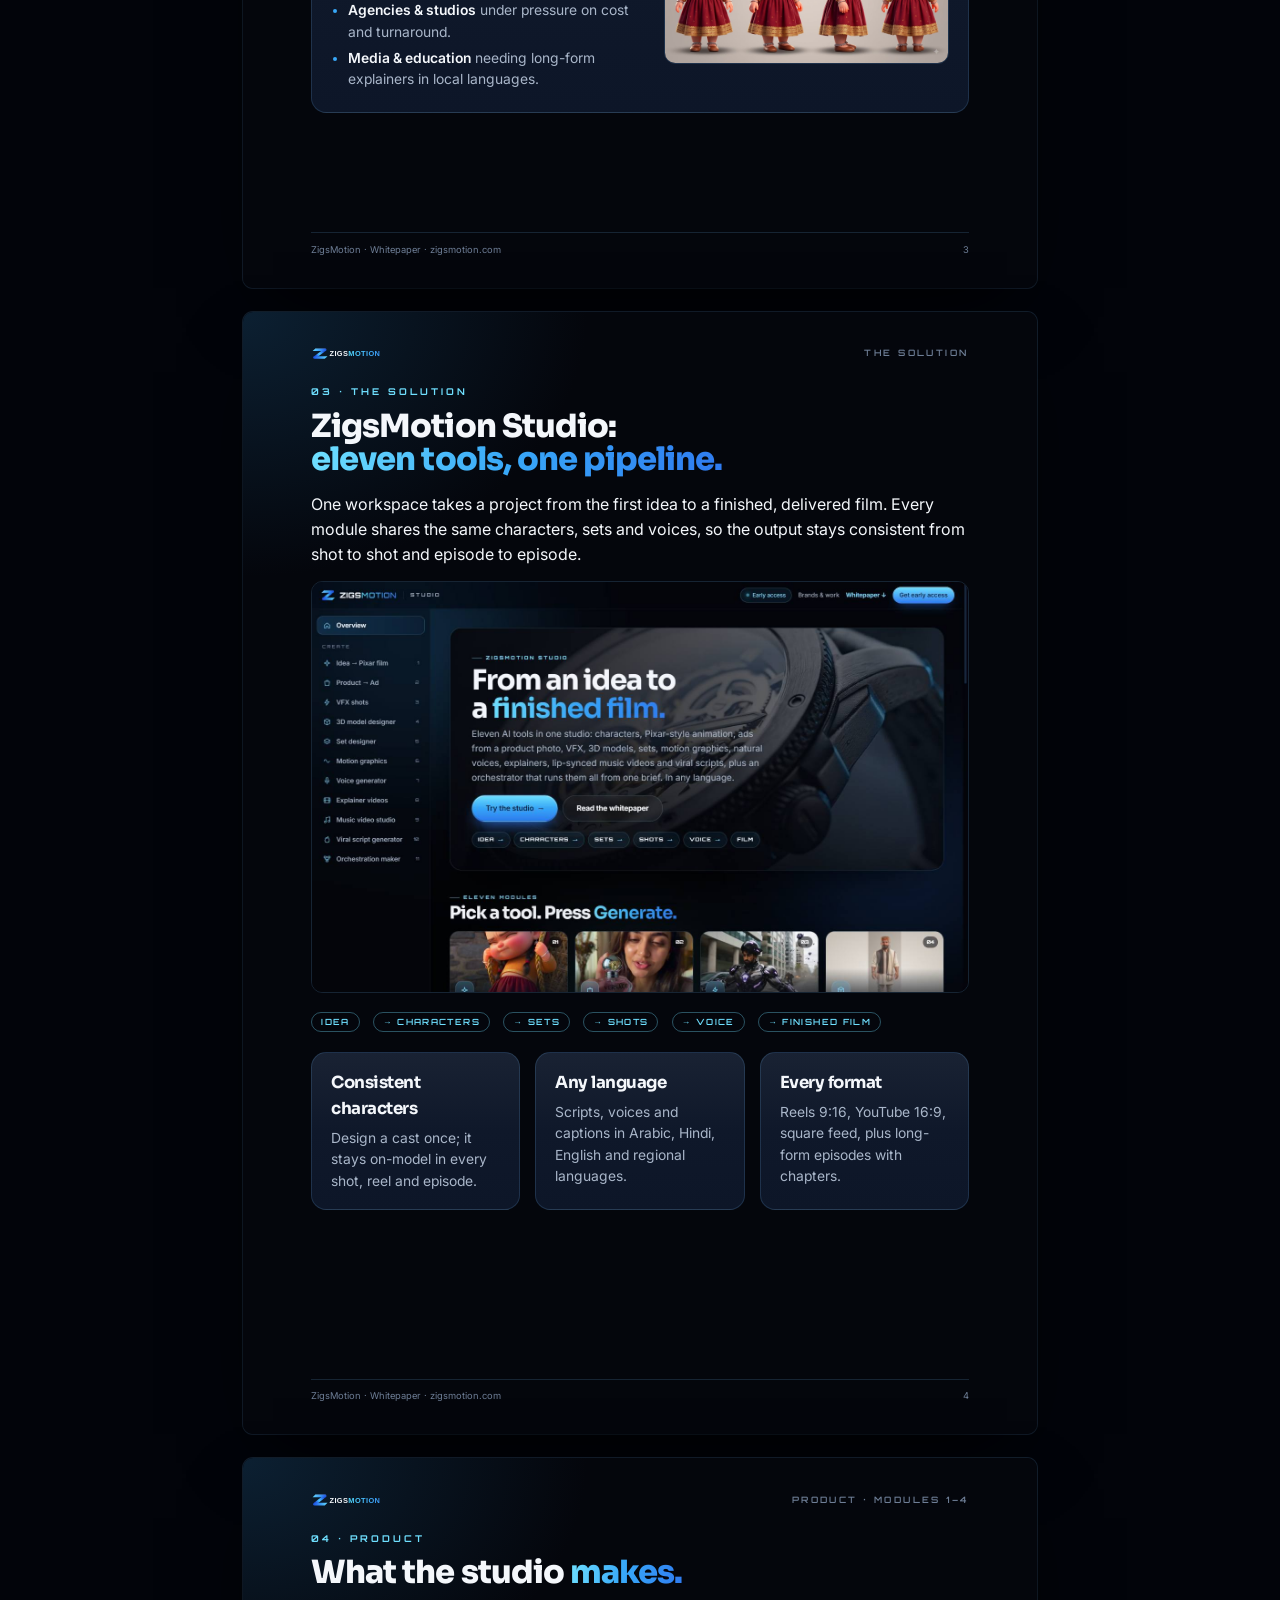
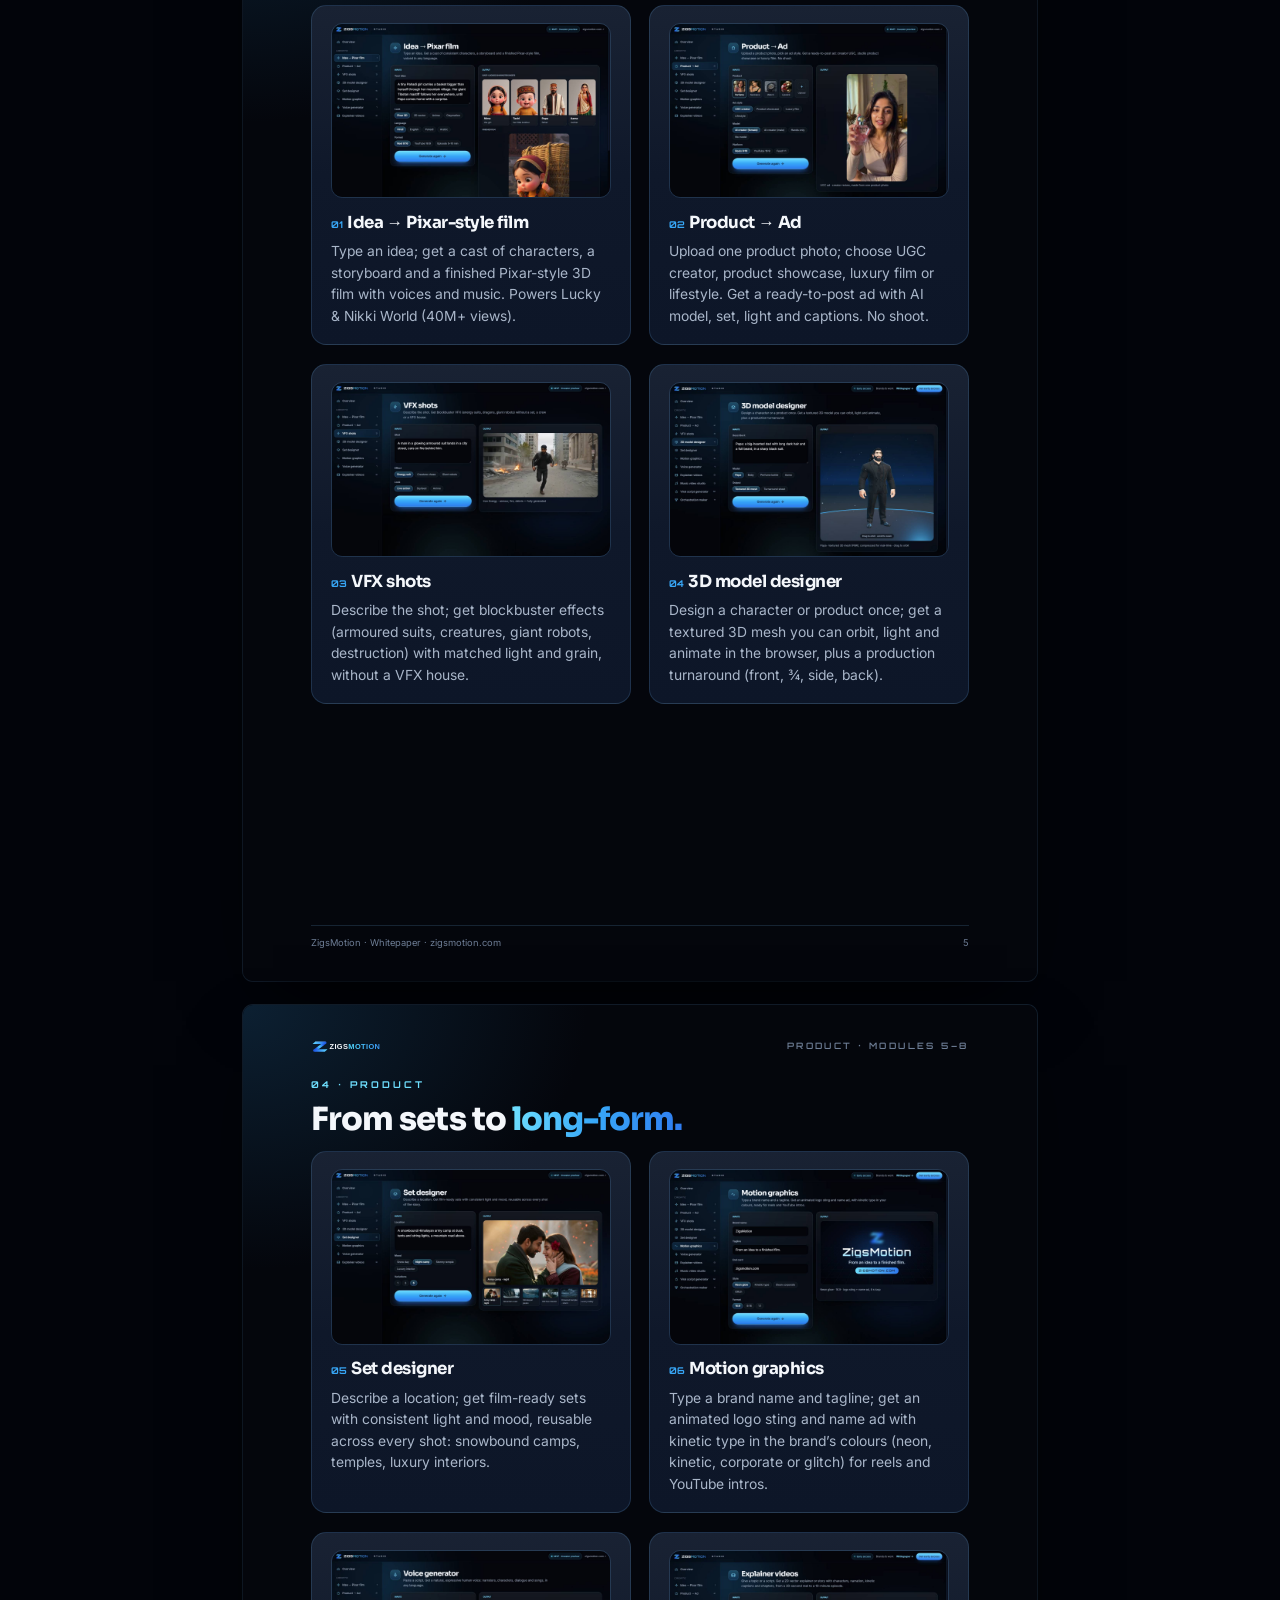
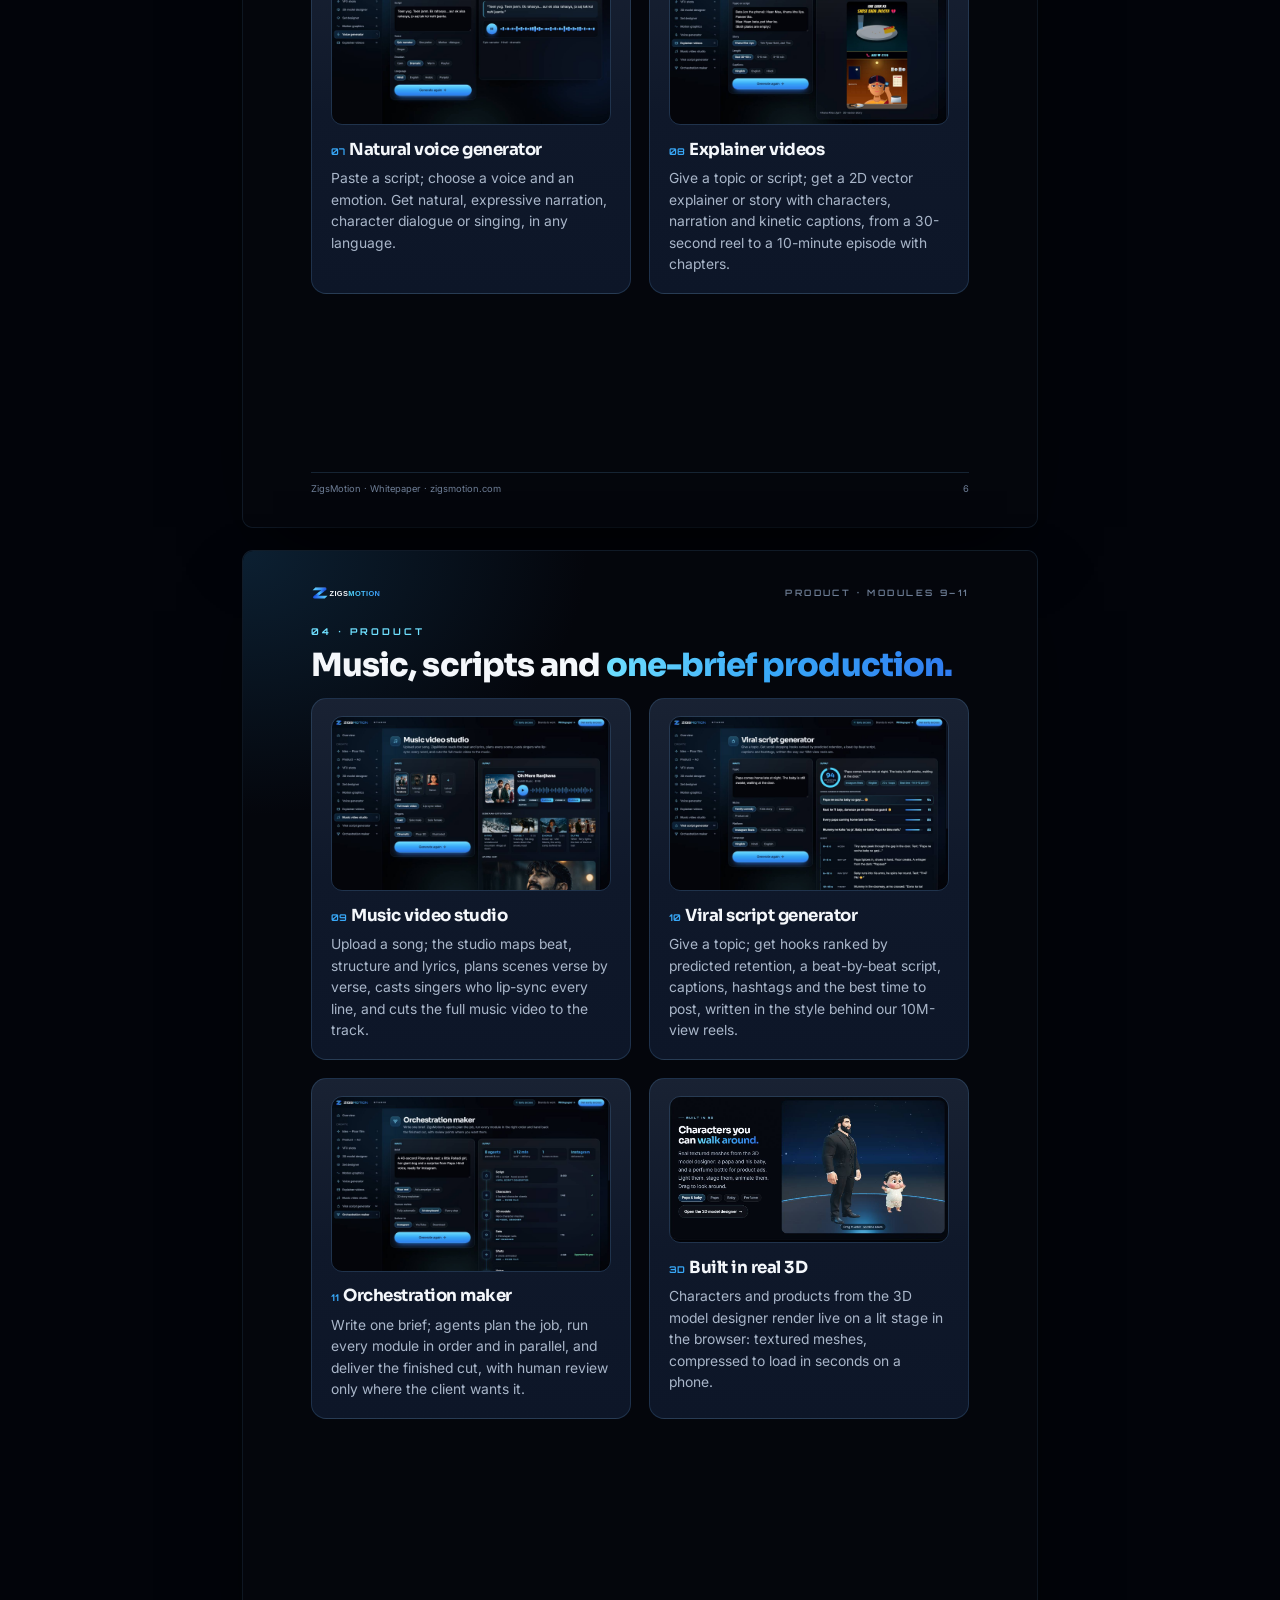
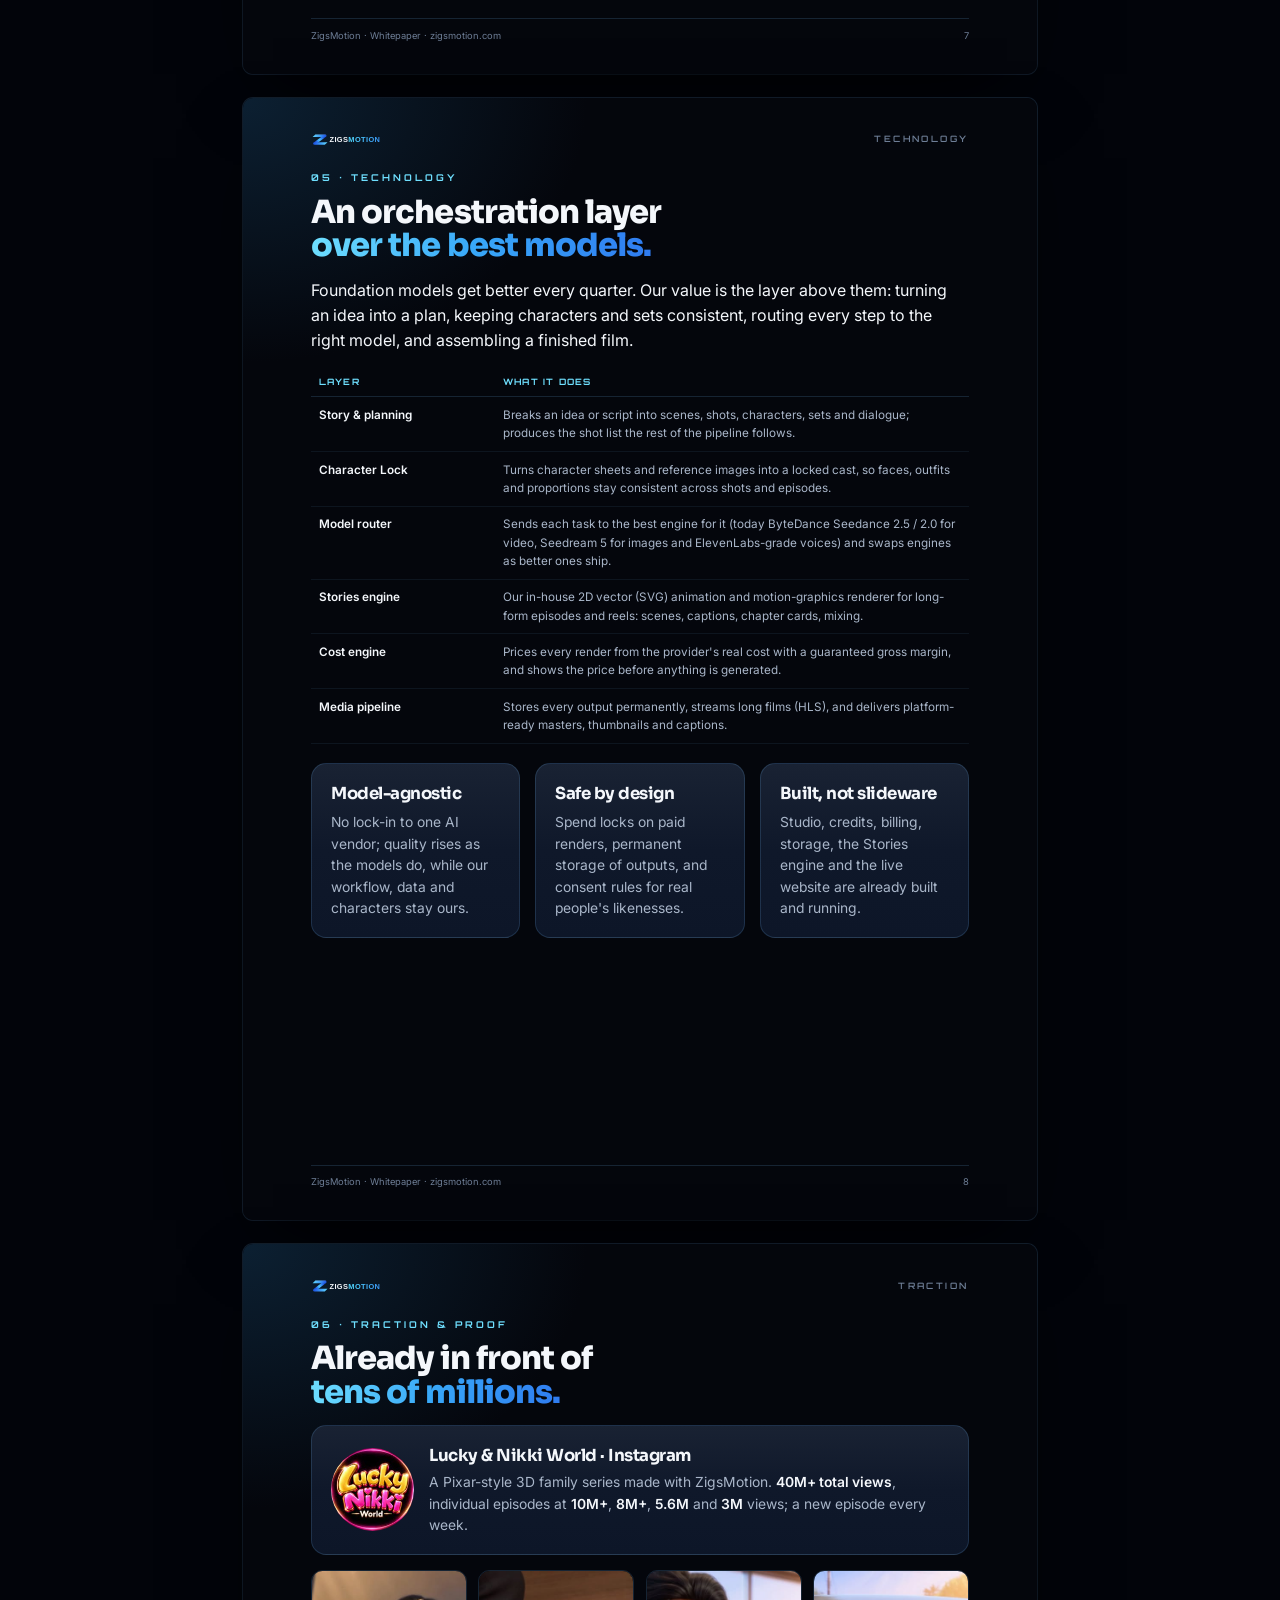
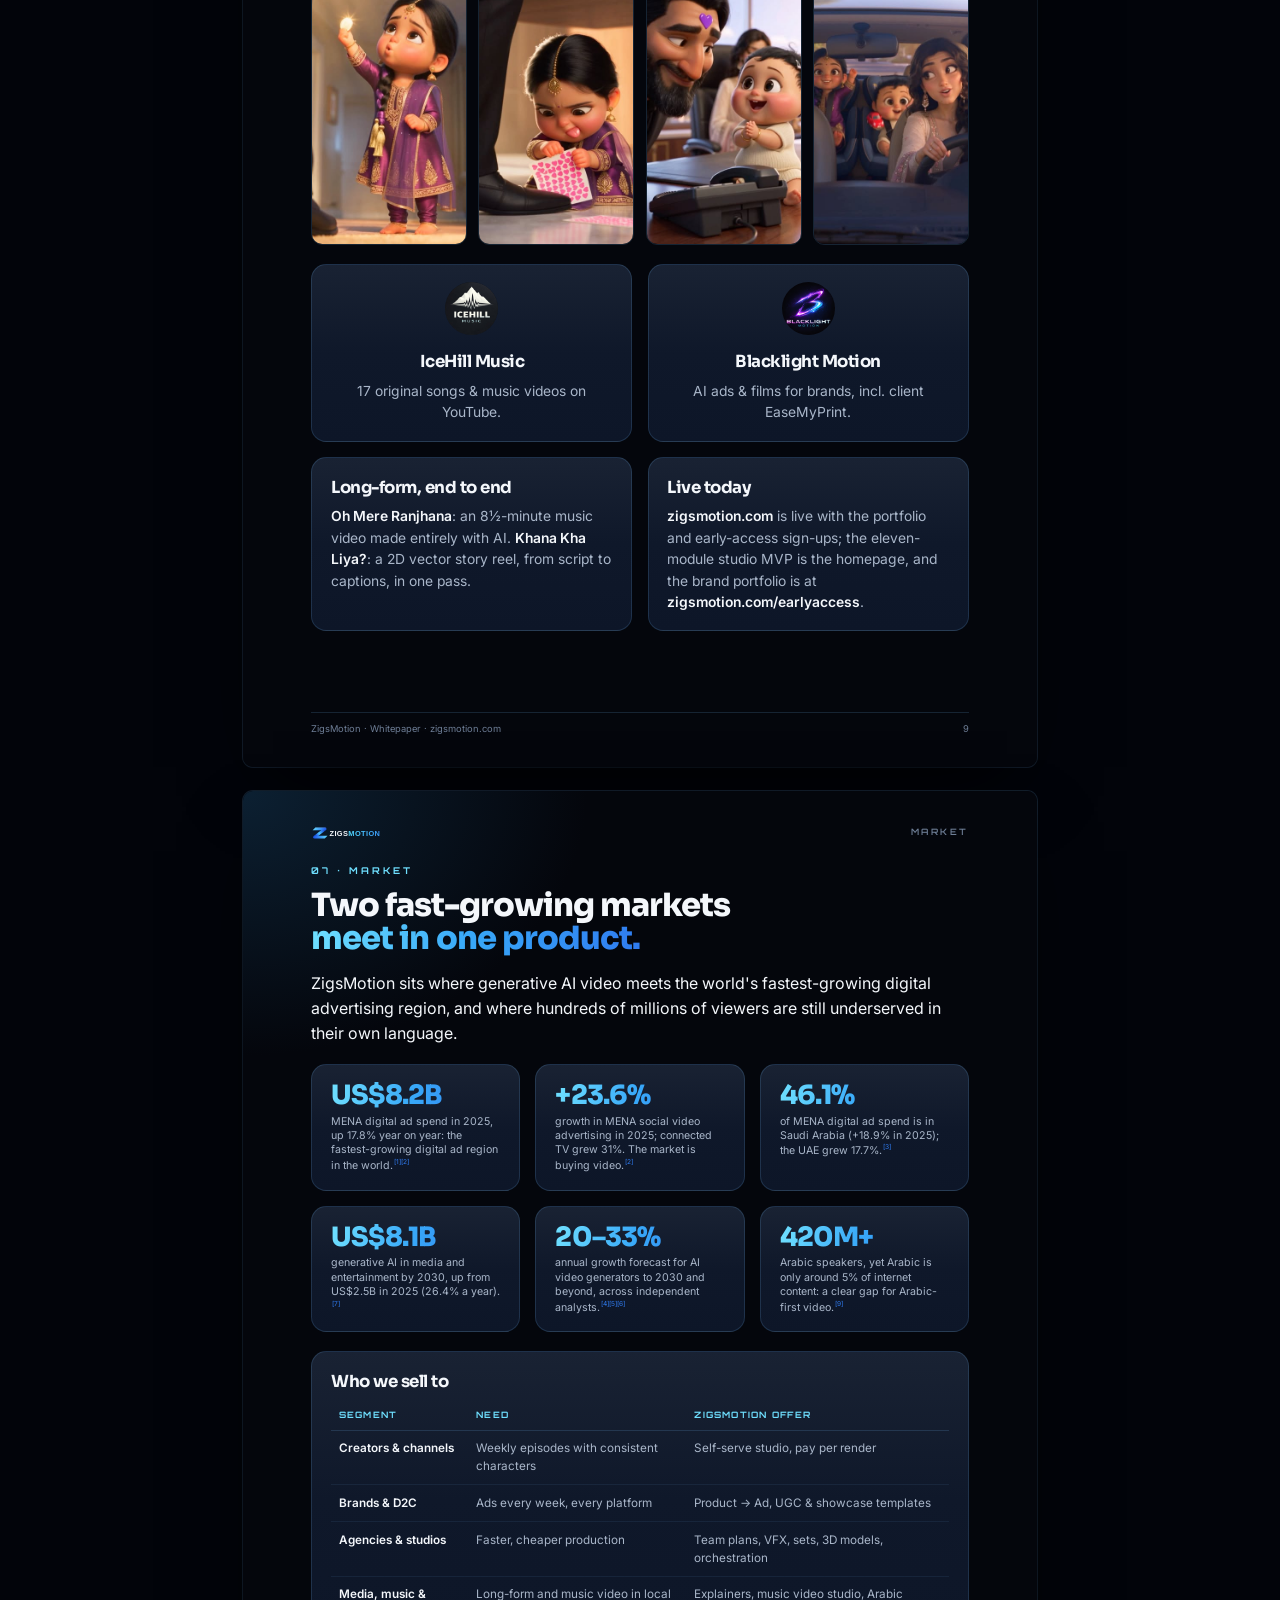
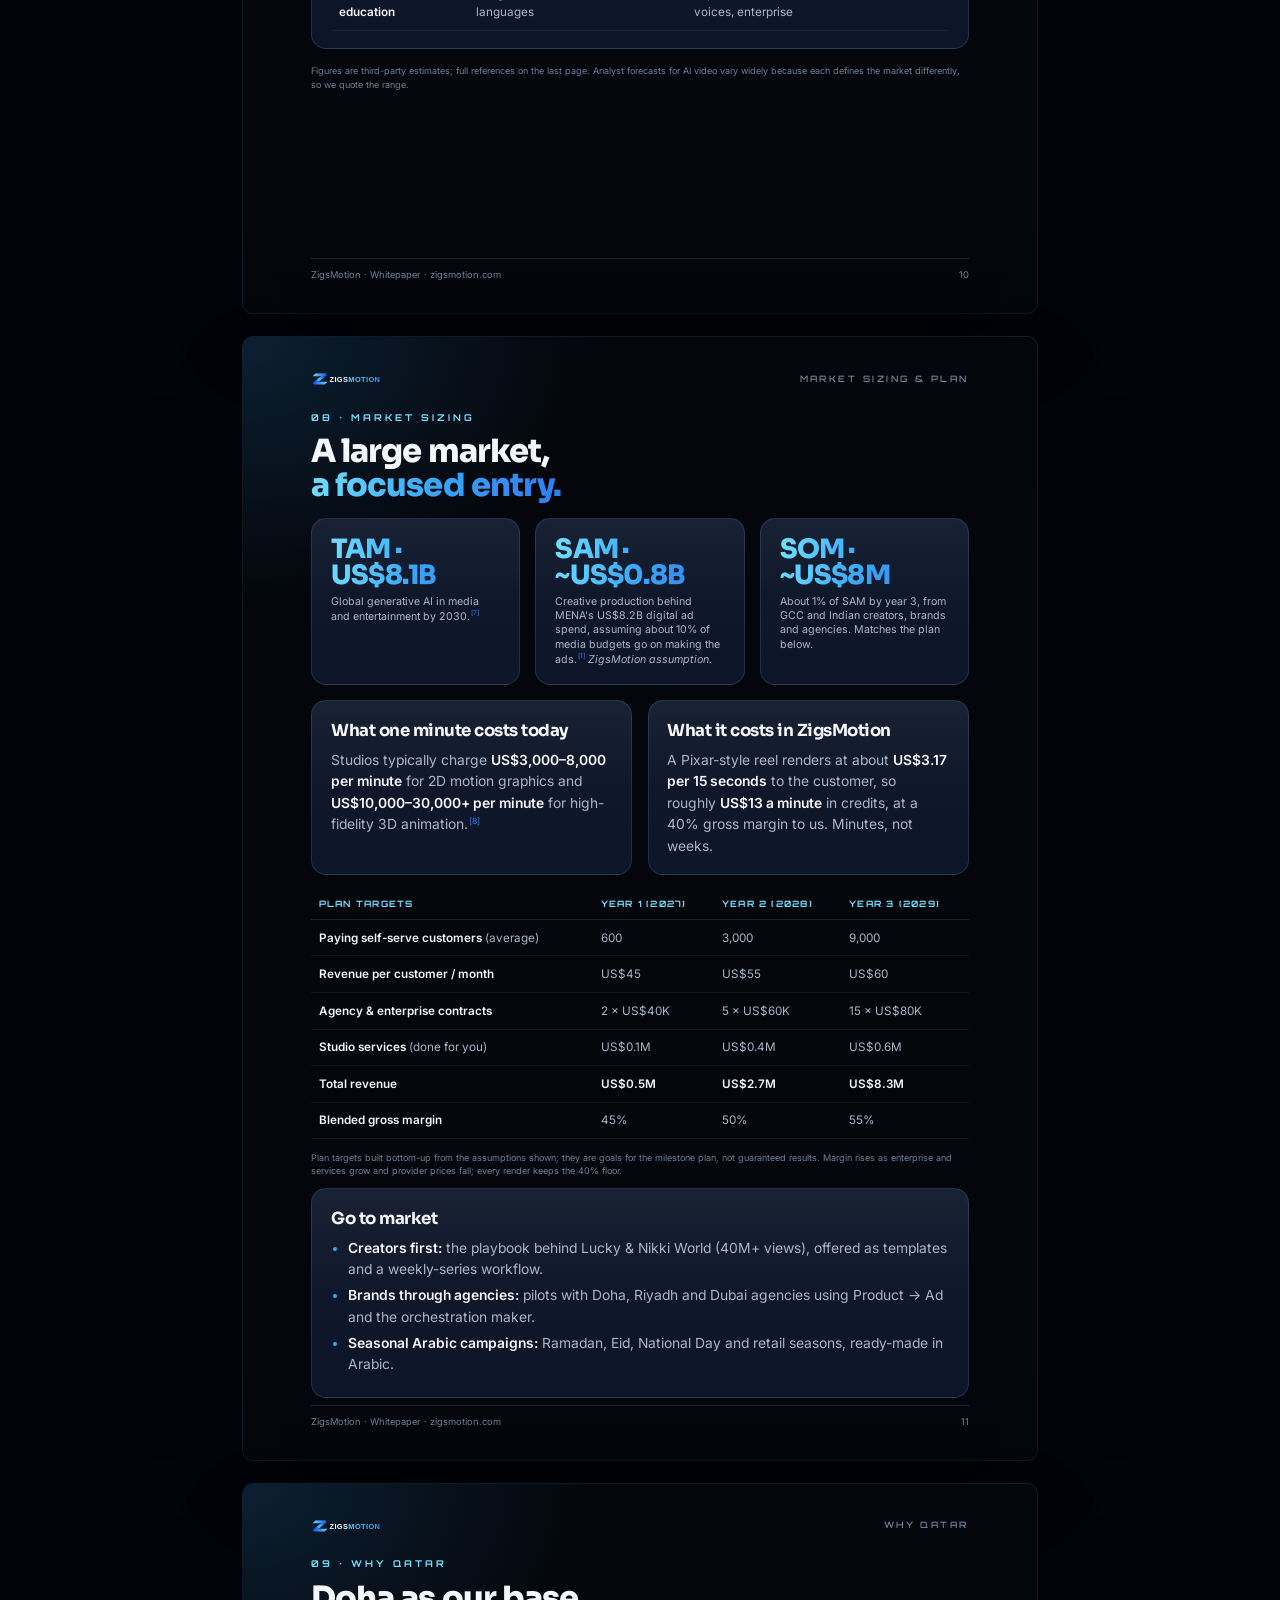
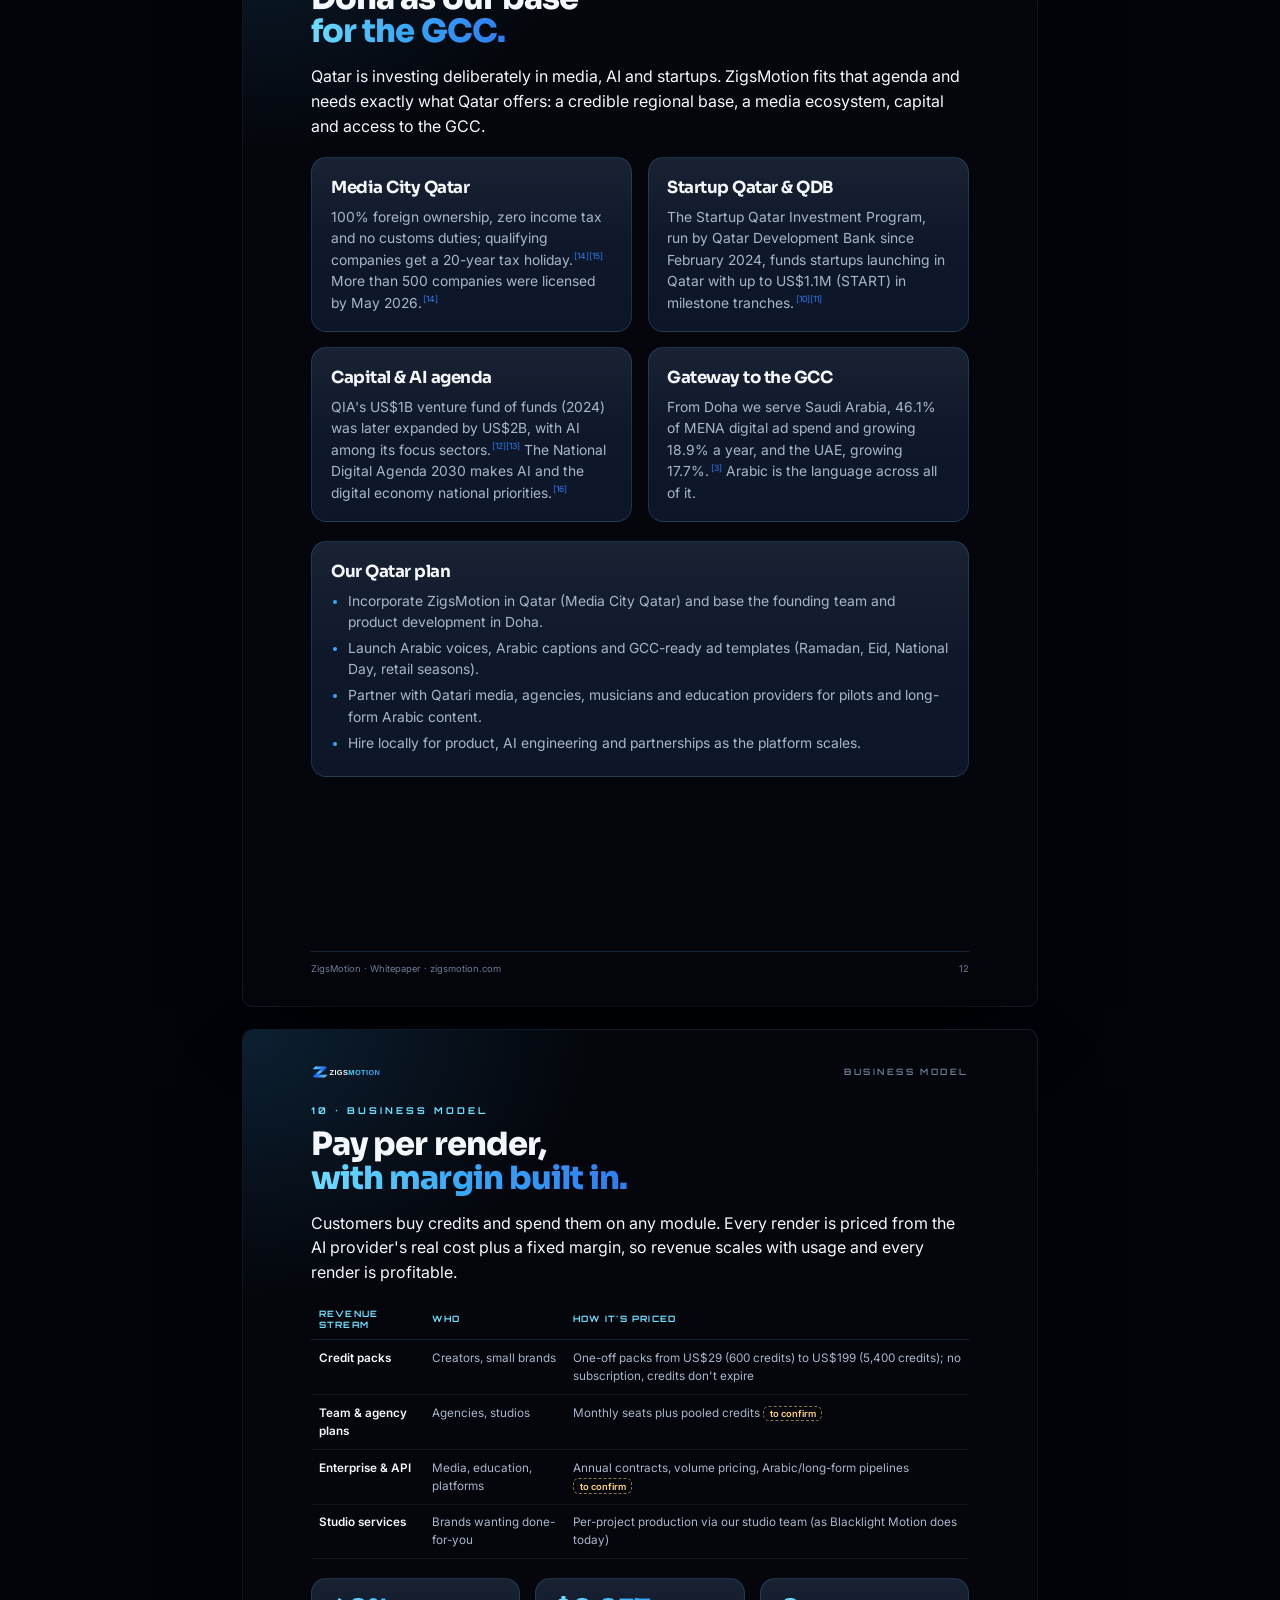
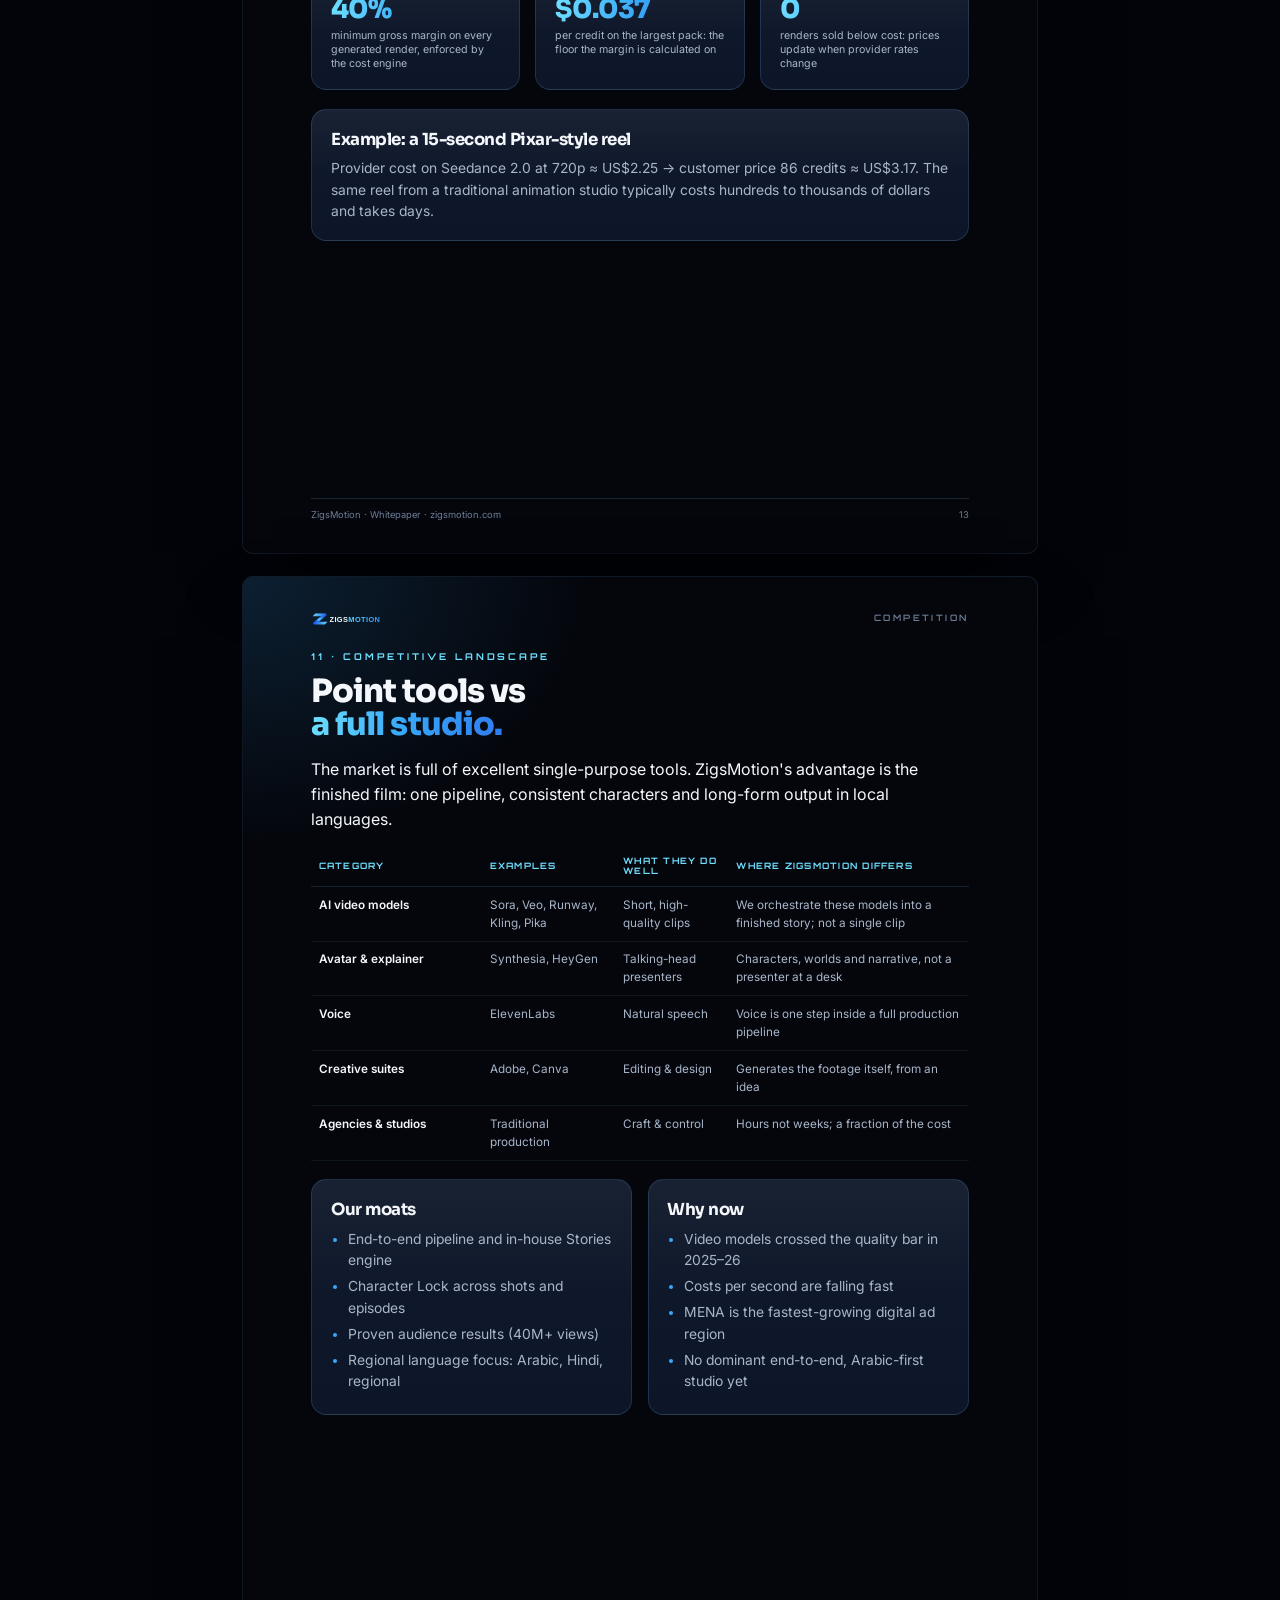
==== commit e03ba83d: "Publish site — 2026-10-30 08:48" ====
--- a/whitepaper/index.html
+++ b/whitepaper/index.html
@@ -25,10 +25,7 @@
   .page {
     width: 210mm; height: 297mm; position: relative; overflow: hidden; page-break-after: always;
     padding: 20mm 18mm 18mm;
-    background:
-      radial-gradient(120mm 90mm at 0% 0%, rgba(56,168,248,.16), transparent 70%),
-      radial-gradient(110mm 90mm at 100% 100%, rgba(47,123,240,.14), transparent 70%),
-      var(--ink);
+    background: radial-gradient(130mm 100mm at 0% 0%, #0C2032, #04060C 70%);
   }
   .page:last-child { page-break-after: auto; }
   /* header / footer on content pages */
@@ -46,7 +43,7 @@
   ul { margin: 0 0 3mm; padding-left: 4.5mm; color: var(--fg2); }
   li { margin-bottom: 1.2mm; }
   li::marker { color: var(--c2); }
-  .card { border: 1px solid var(--line); border-radius: 4mm; padding: 4.5mm 5mm; background: linear-gradient(180deg, rgba(255,255,255,.05), rgba(255,255,255,.01) 50%), var(--panel); }
+  .card { border: 1px solid var(--line); border-radius: 4mm; padding: 4.5mm 5mm; background: linear-gradient(180deg, #192233, #0F182A 50%, #0D1628); }
   .grid2 { display: grid; grid-template-columns: 1fr 1fr; gap: 4mm; }
   .grid3 { display: grid; grid-template-columns: repeat(3, 1fr); gap: 4mm; }
   .grid4 { display: grid; grid-template-columns: repeat(4, 1fr); gap: 3mm; }
@@ -65,9 +62,9 @@
 
   /* cover */
   .cover { padding: 0; }
-  .cover .bg { position: absolute; inset: 0; background: radial-gradient(120mm 95mm at 50% 24%, rgba(56,168,248,.42), transparent 70%), radial-gradient(160mm 110mm at 85% 100%, rgba(47,123,240,.22), transparent 70%), var(--ink); }
-  .cover .bg2 { position: absolute; inset: 0; background-image: linear-gradient(rgba(120,190,255,.06) 1px, transparent 1px), linear-gradient(90deg, rgba(120,190,255,.06) 1px, transparent 1px); background-size: 12mm 12mm; -webkit-mask-image: radial-gradient(140mm 110mm at 50% 30%, #000, transparent 75%); mask-image: radial-gradient(140mm 110mm at 50% 30%, #000, transparent 75%); }
-  .cover .mark { position: absolute; left: 50%; top: 34mm; width: 92mm; transform: translateX(-50%); filter: drop-shadow(0 0 14mm rgba(79,214,255,.55)); }
+  .cover .bg { position: absolute; inset: 0; background: radial-gradient(130mm 105mm at 50% 24%, #1A4A6F, #04060C 72%); }
+  .cover .bg2 { display: none; }
+  .cover .mark { position: absolute; left: 50%; top: 34mm; width: 92mm; transform: translateX(-50%); }
   .cover .strip { position: absolute; left: 20mm; right: 20mm; top: 118mm; display: grid; grid-template-columns: repeat(4, 1fr); gap: 4mm; }
   .cover .strip figure { margin: 0; position: relative; border-radius: 3.5mm; overflow: hidden; height: 46mm; border: 1px solid rgba(120,190,255,.25); }
   .cover .strip img { width: 100%; height: 100%; object-fit: cover; display: block; }
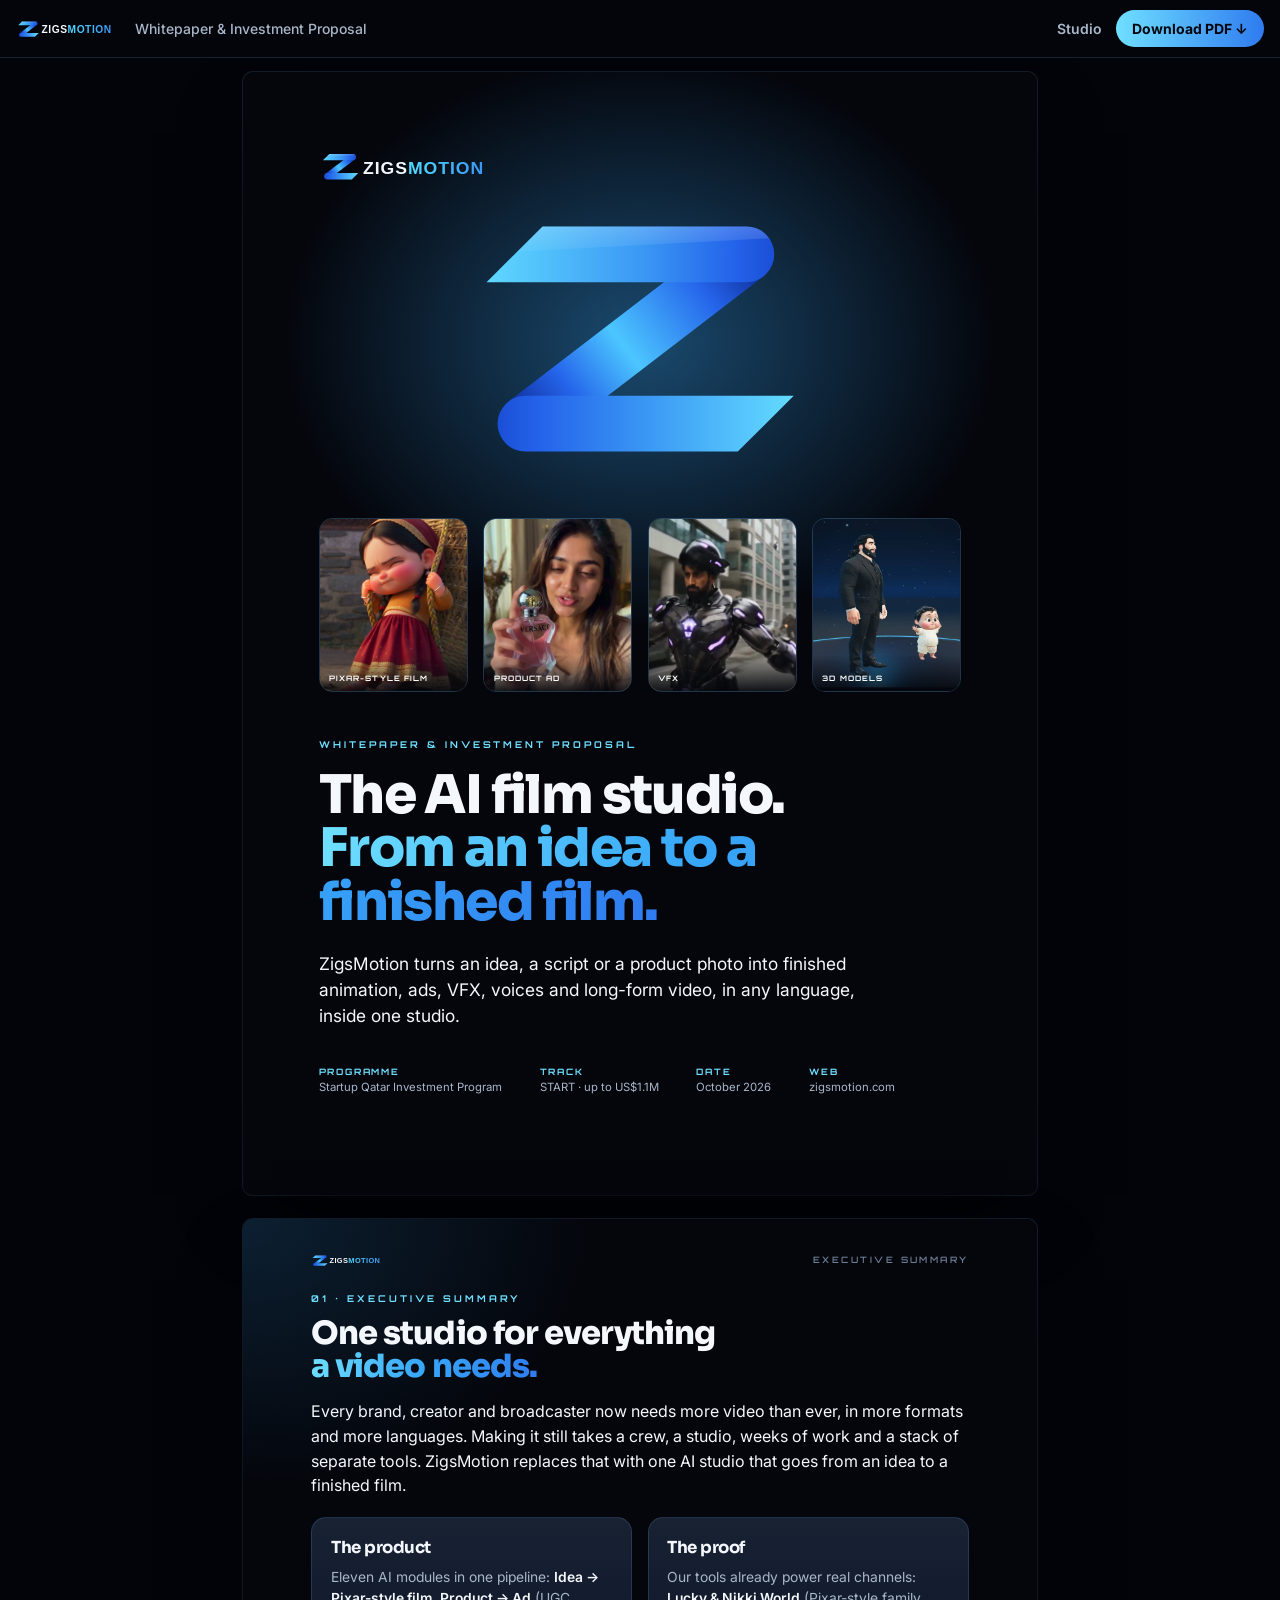
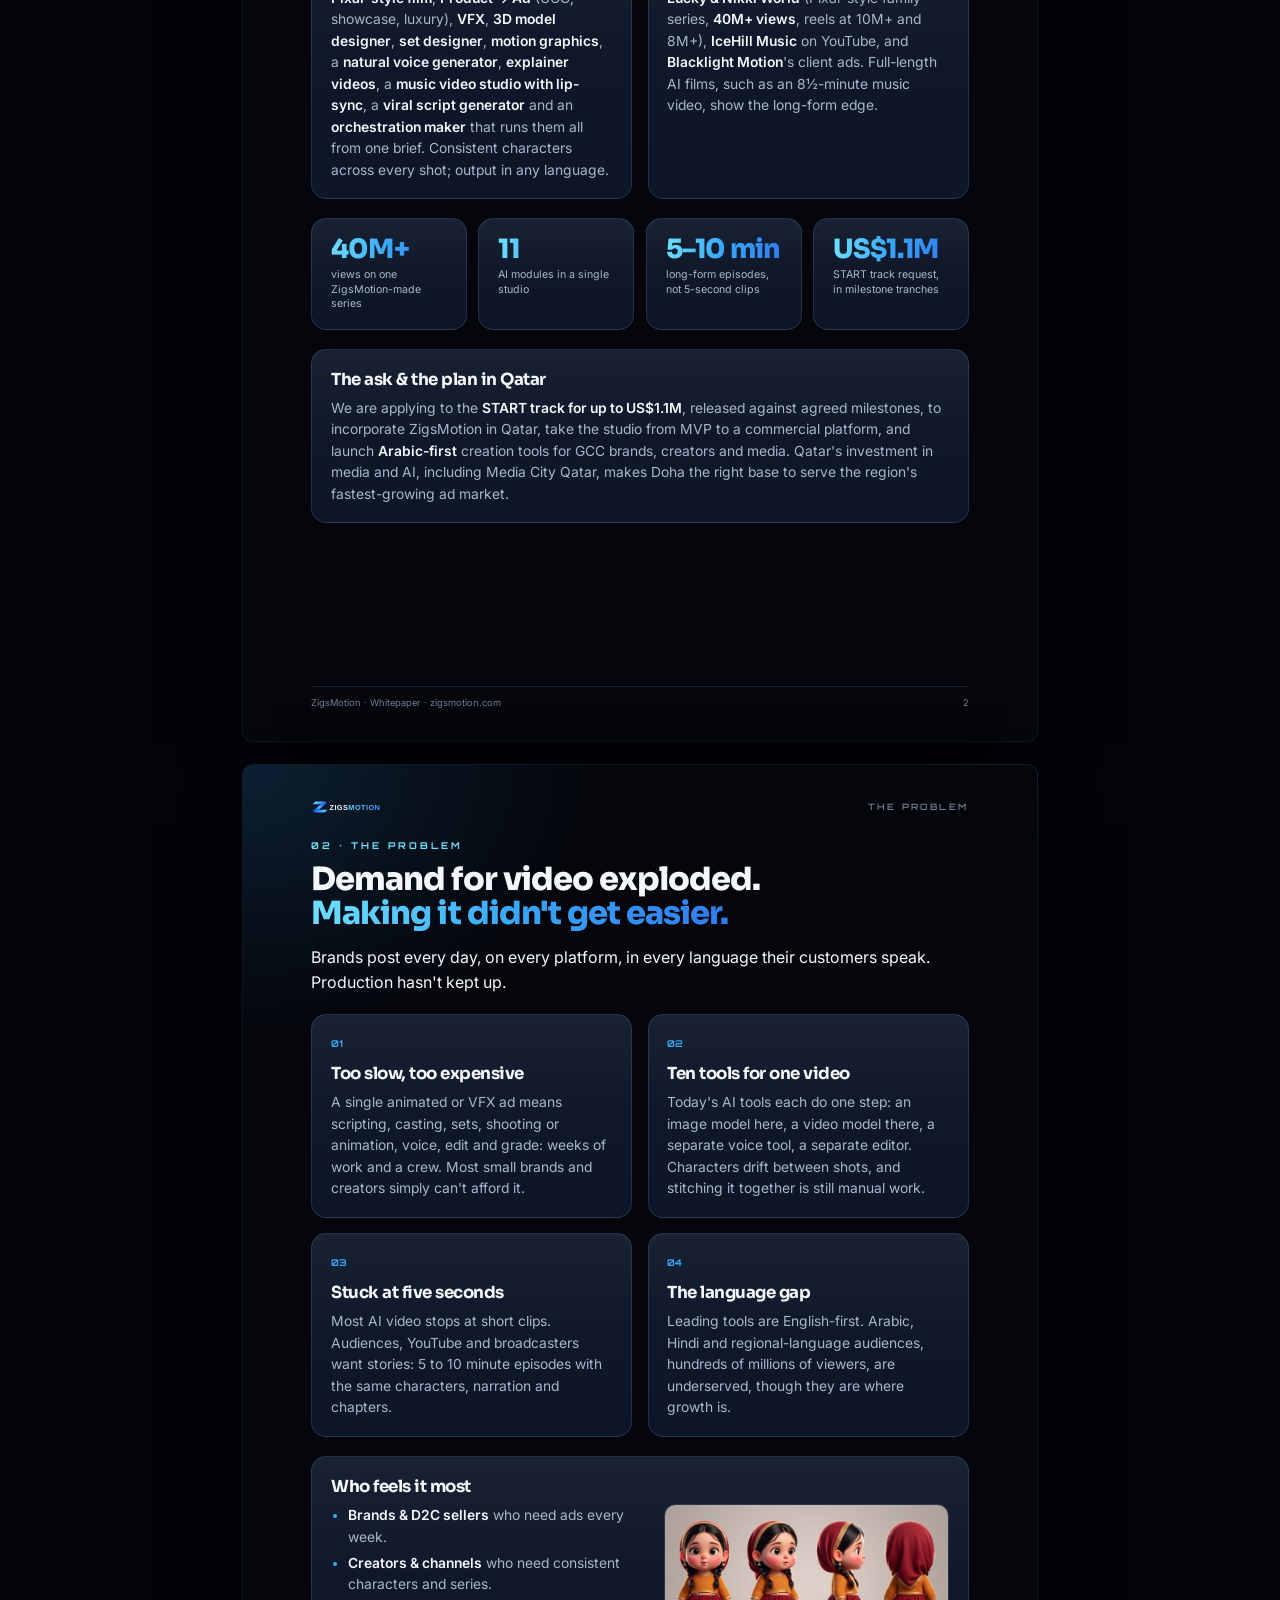
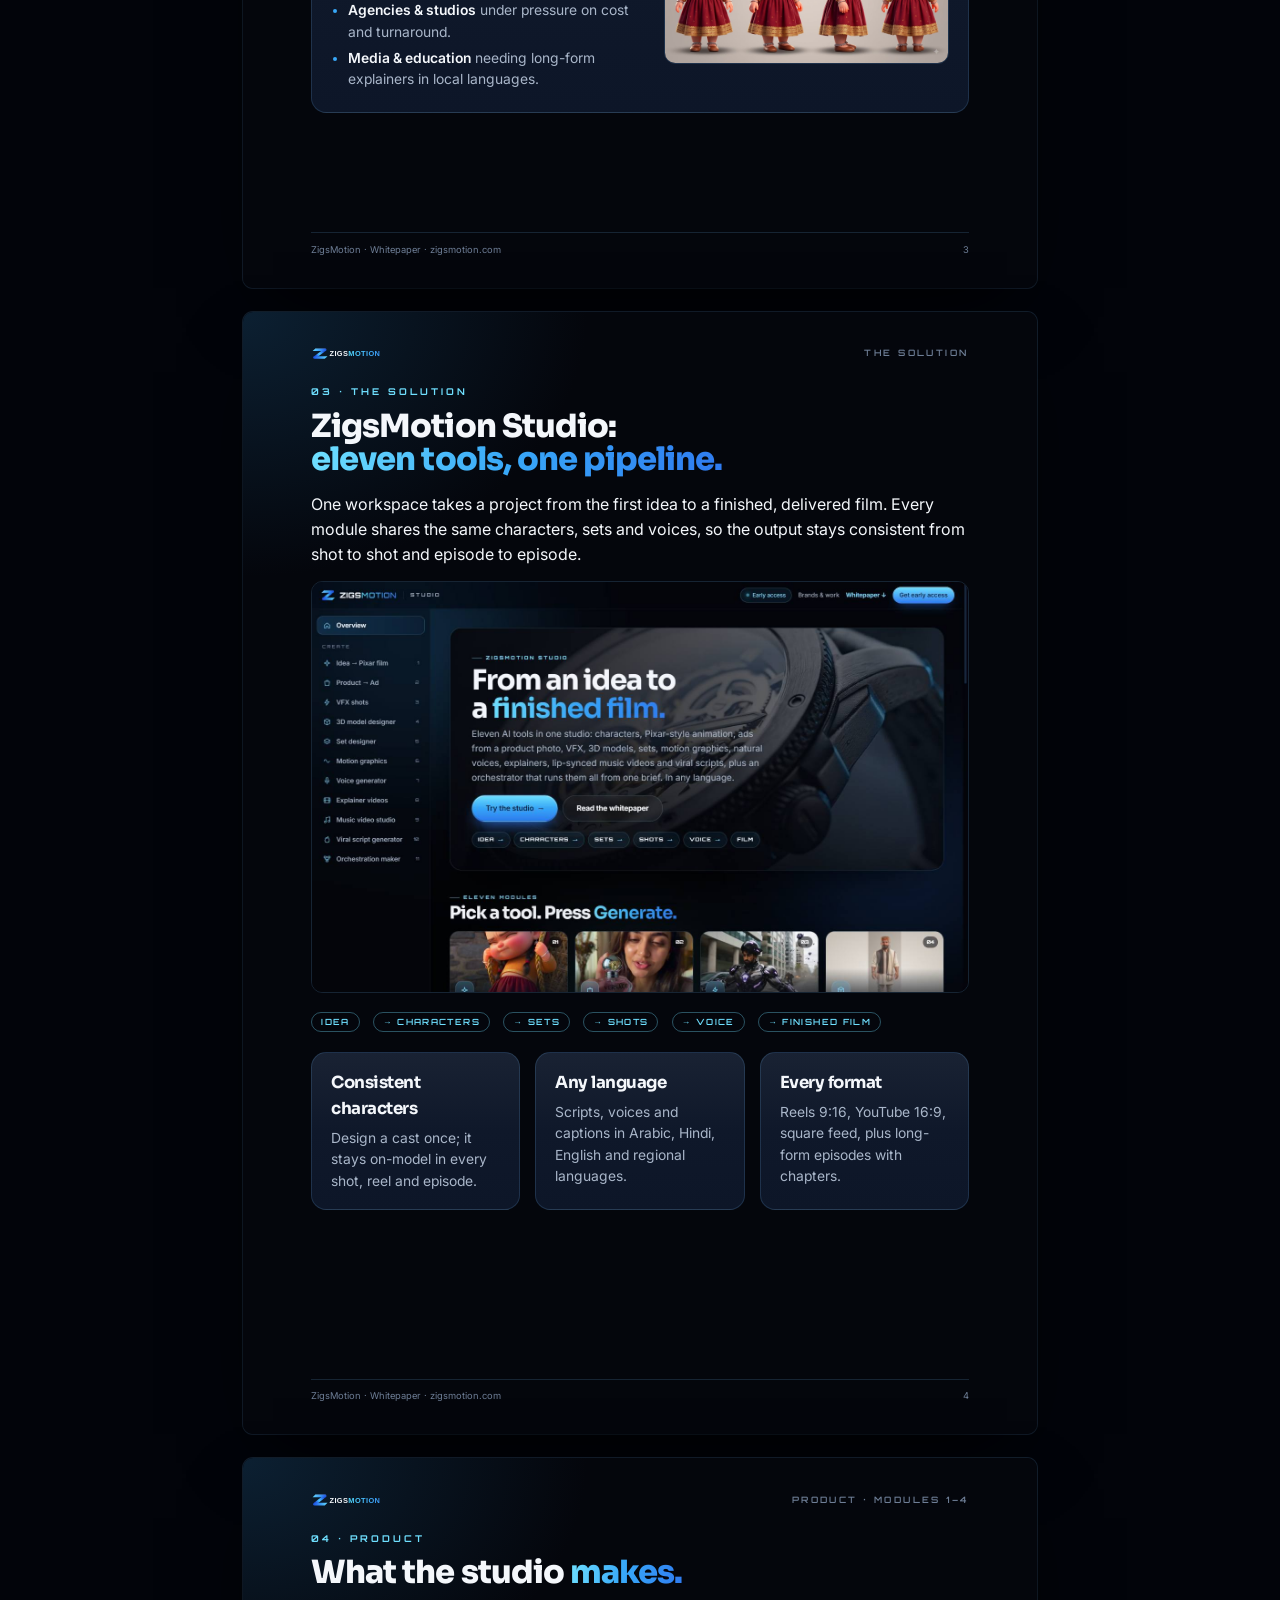
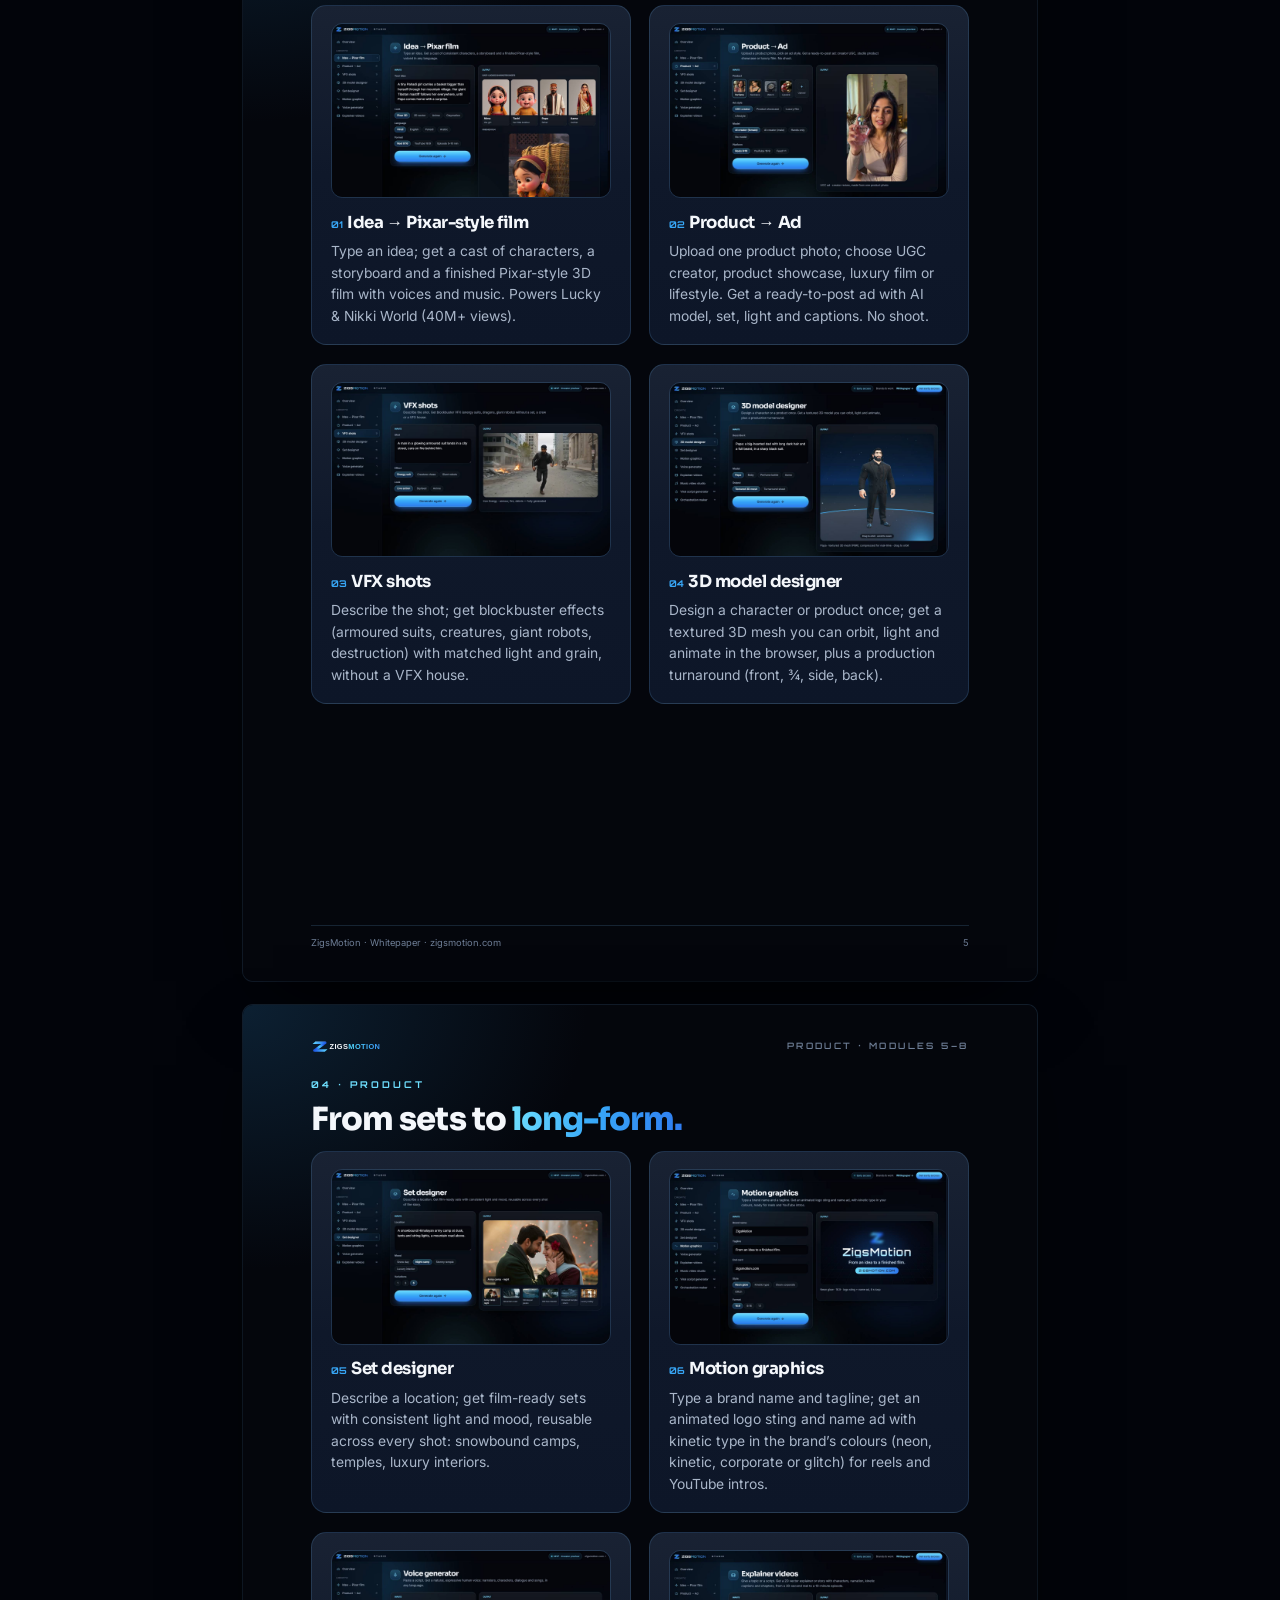
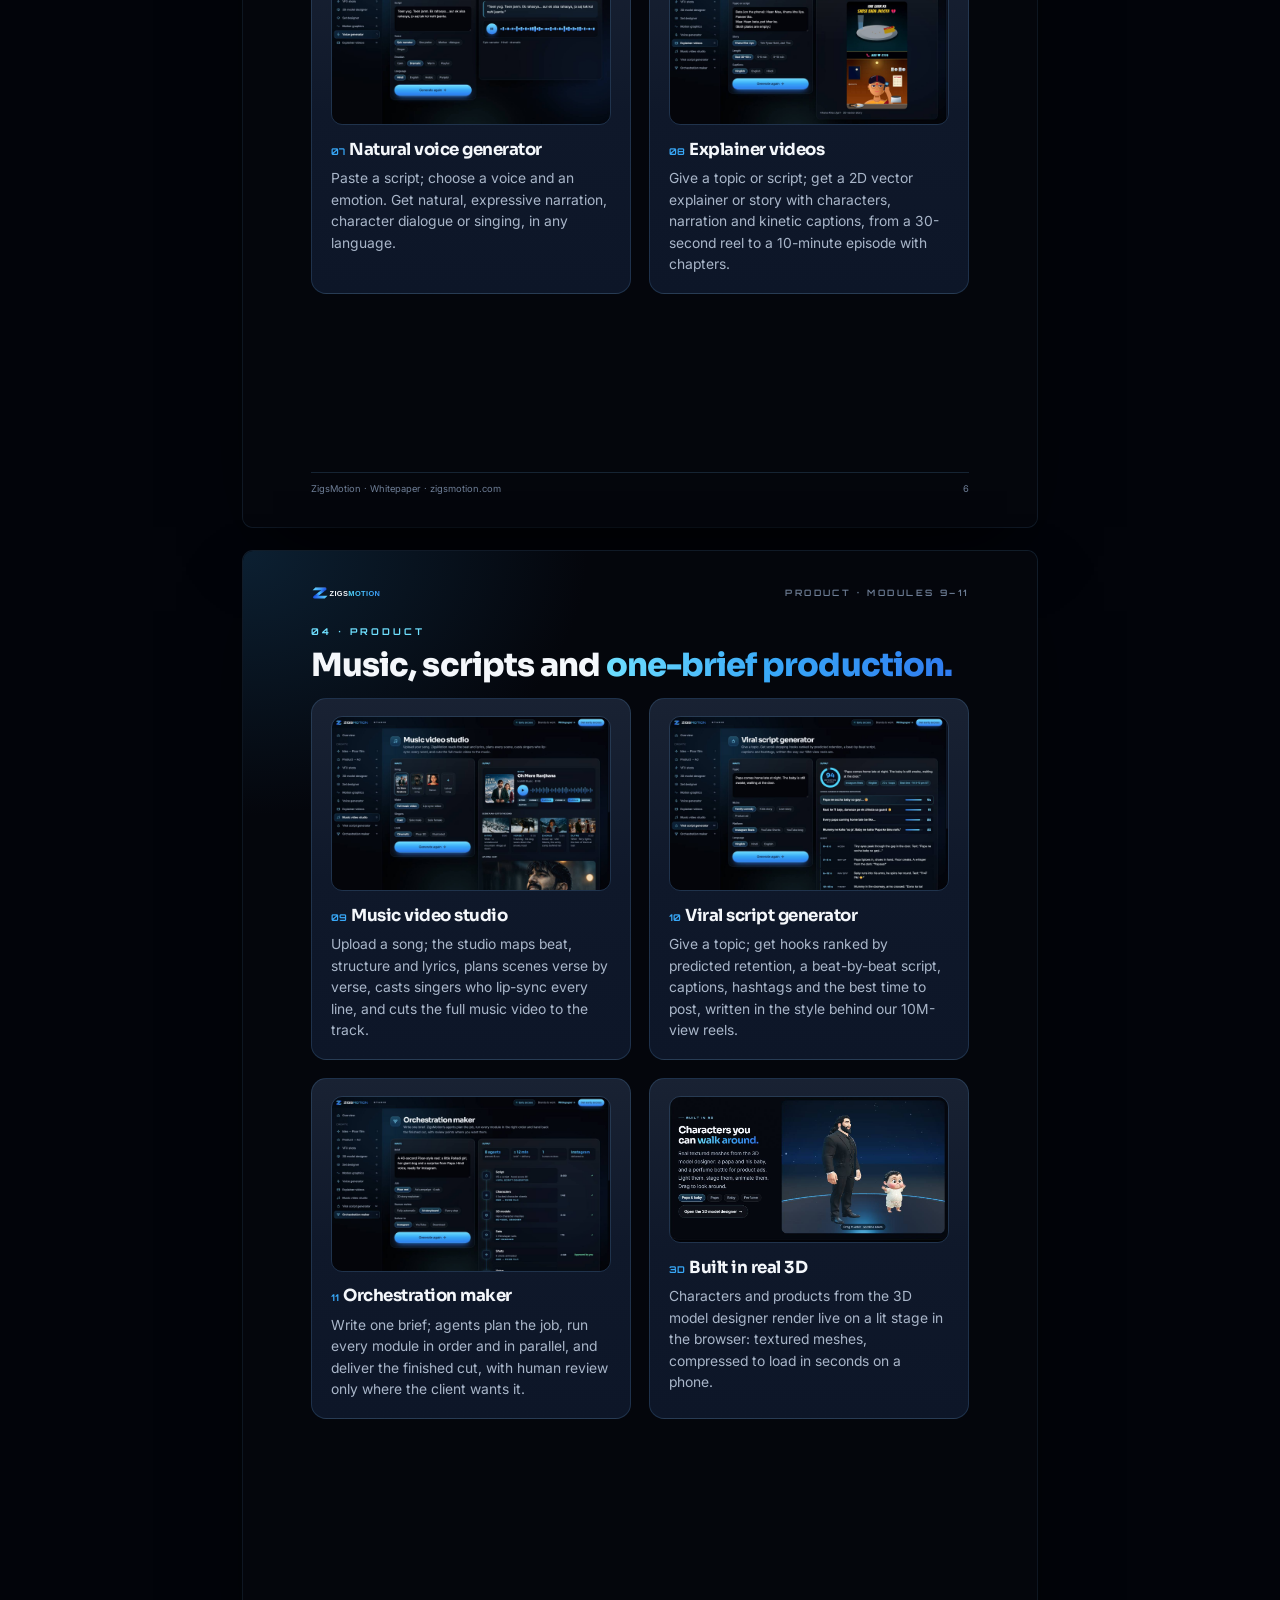
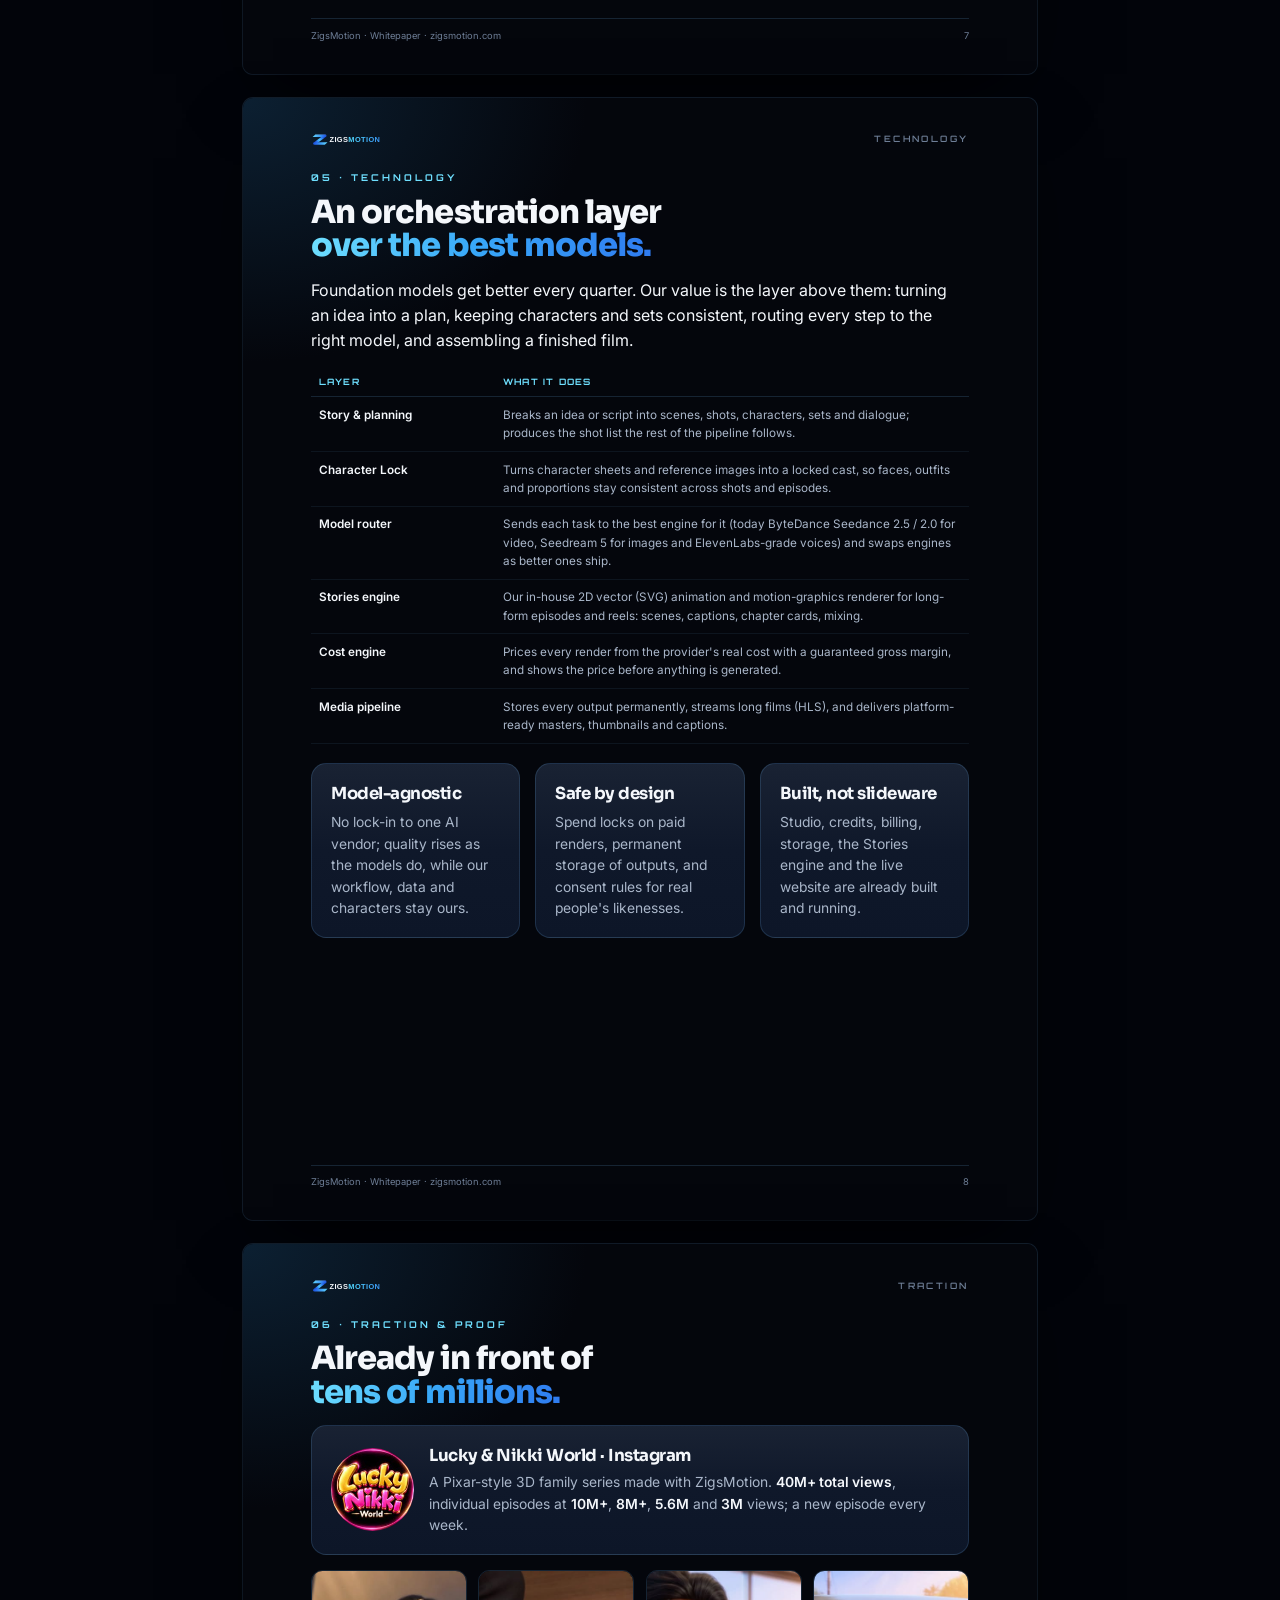
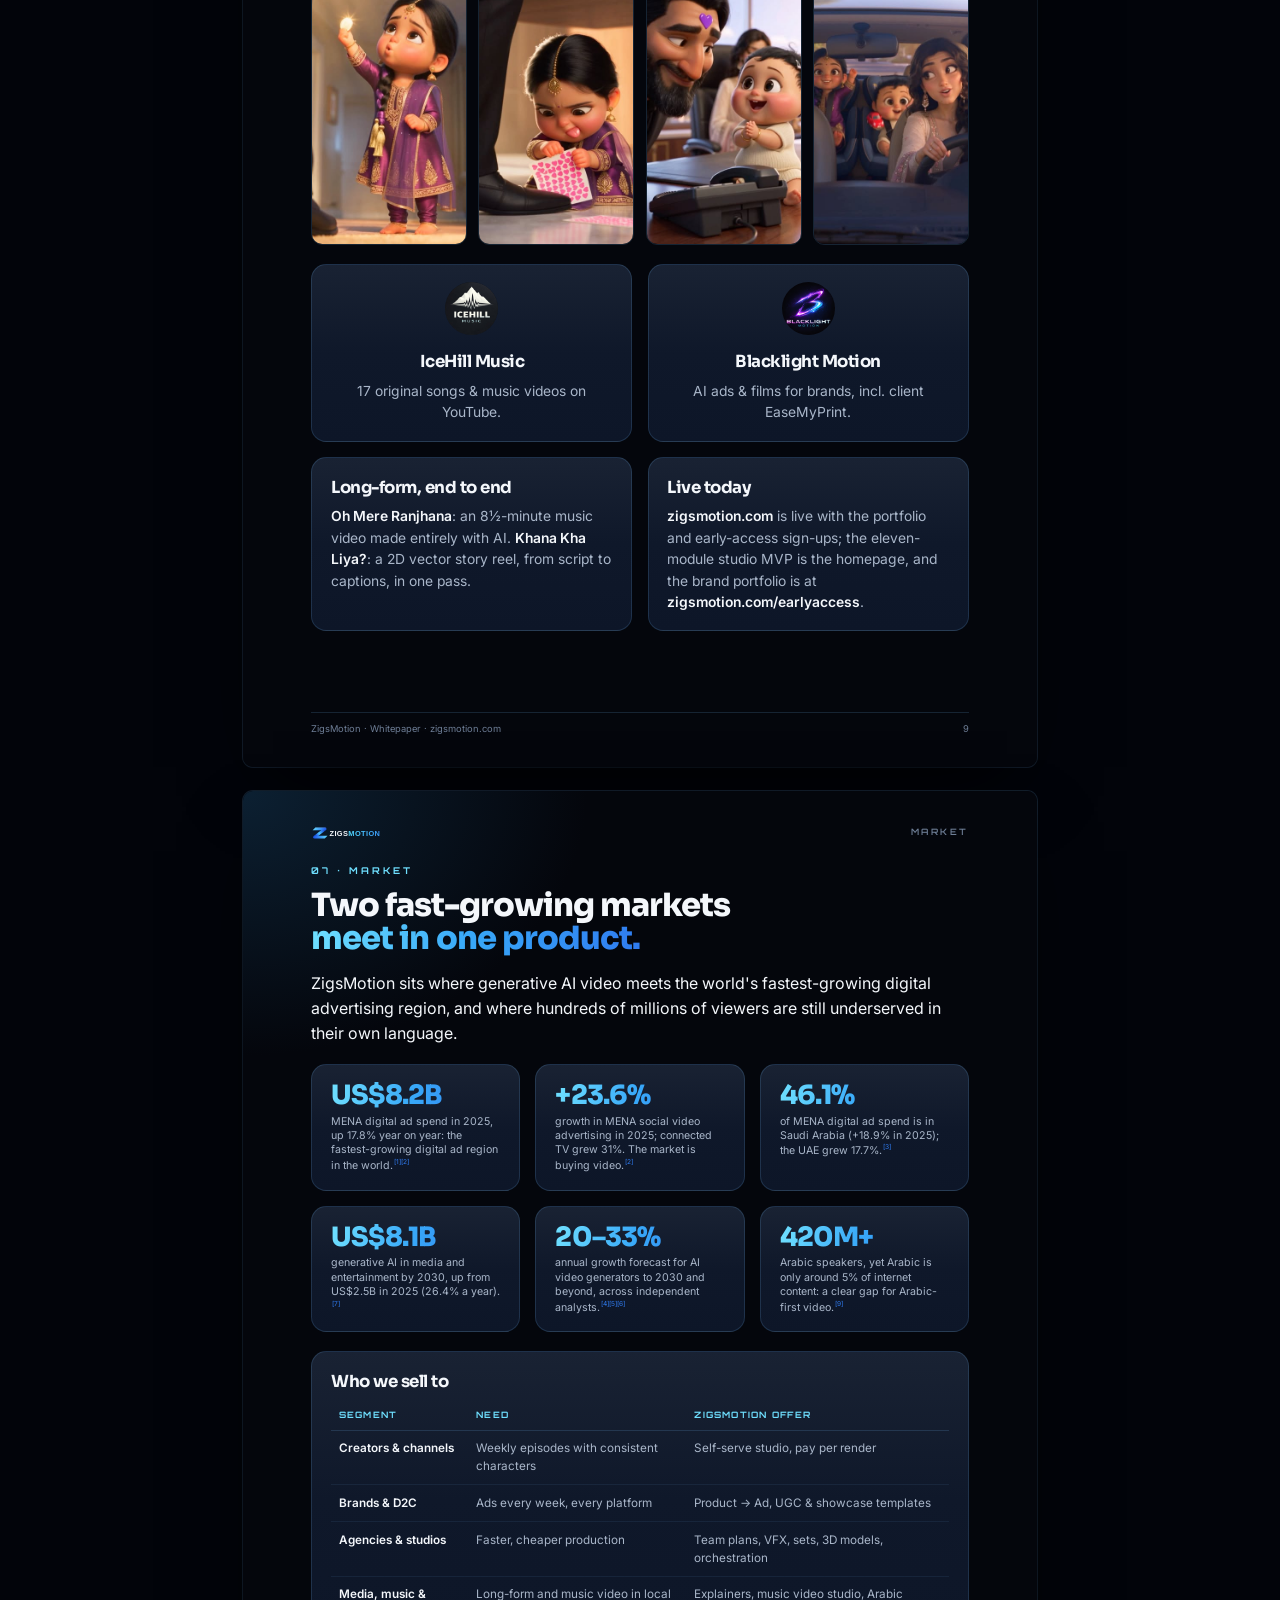
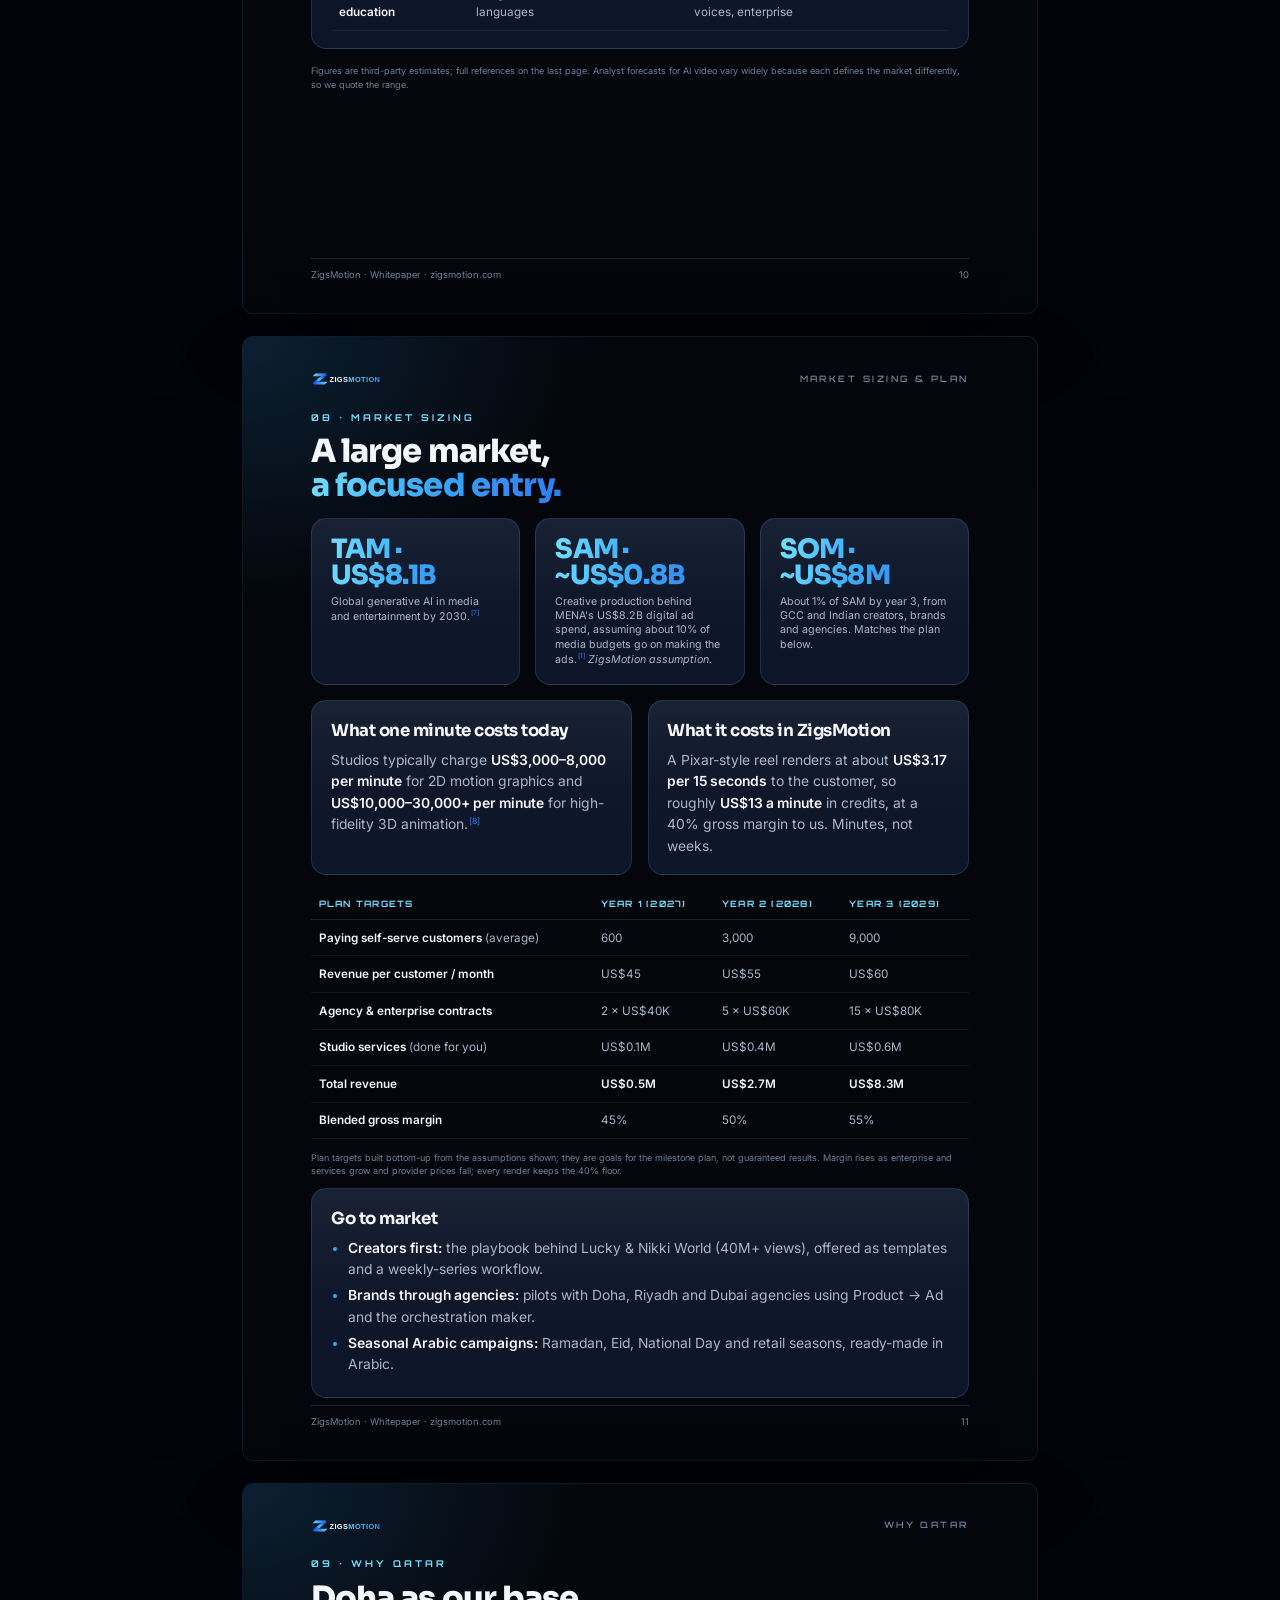
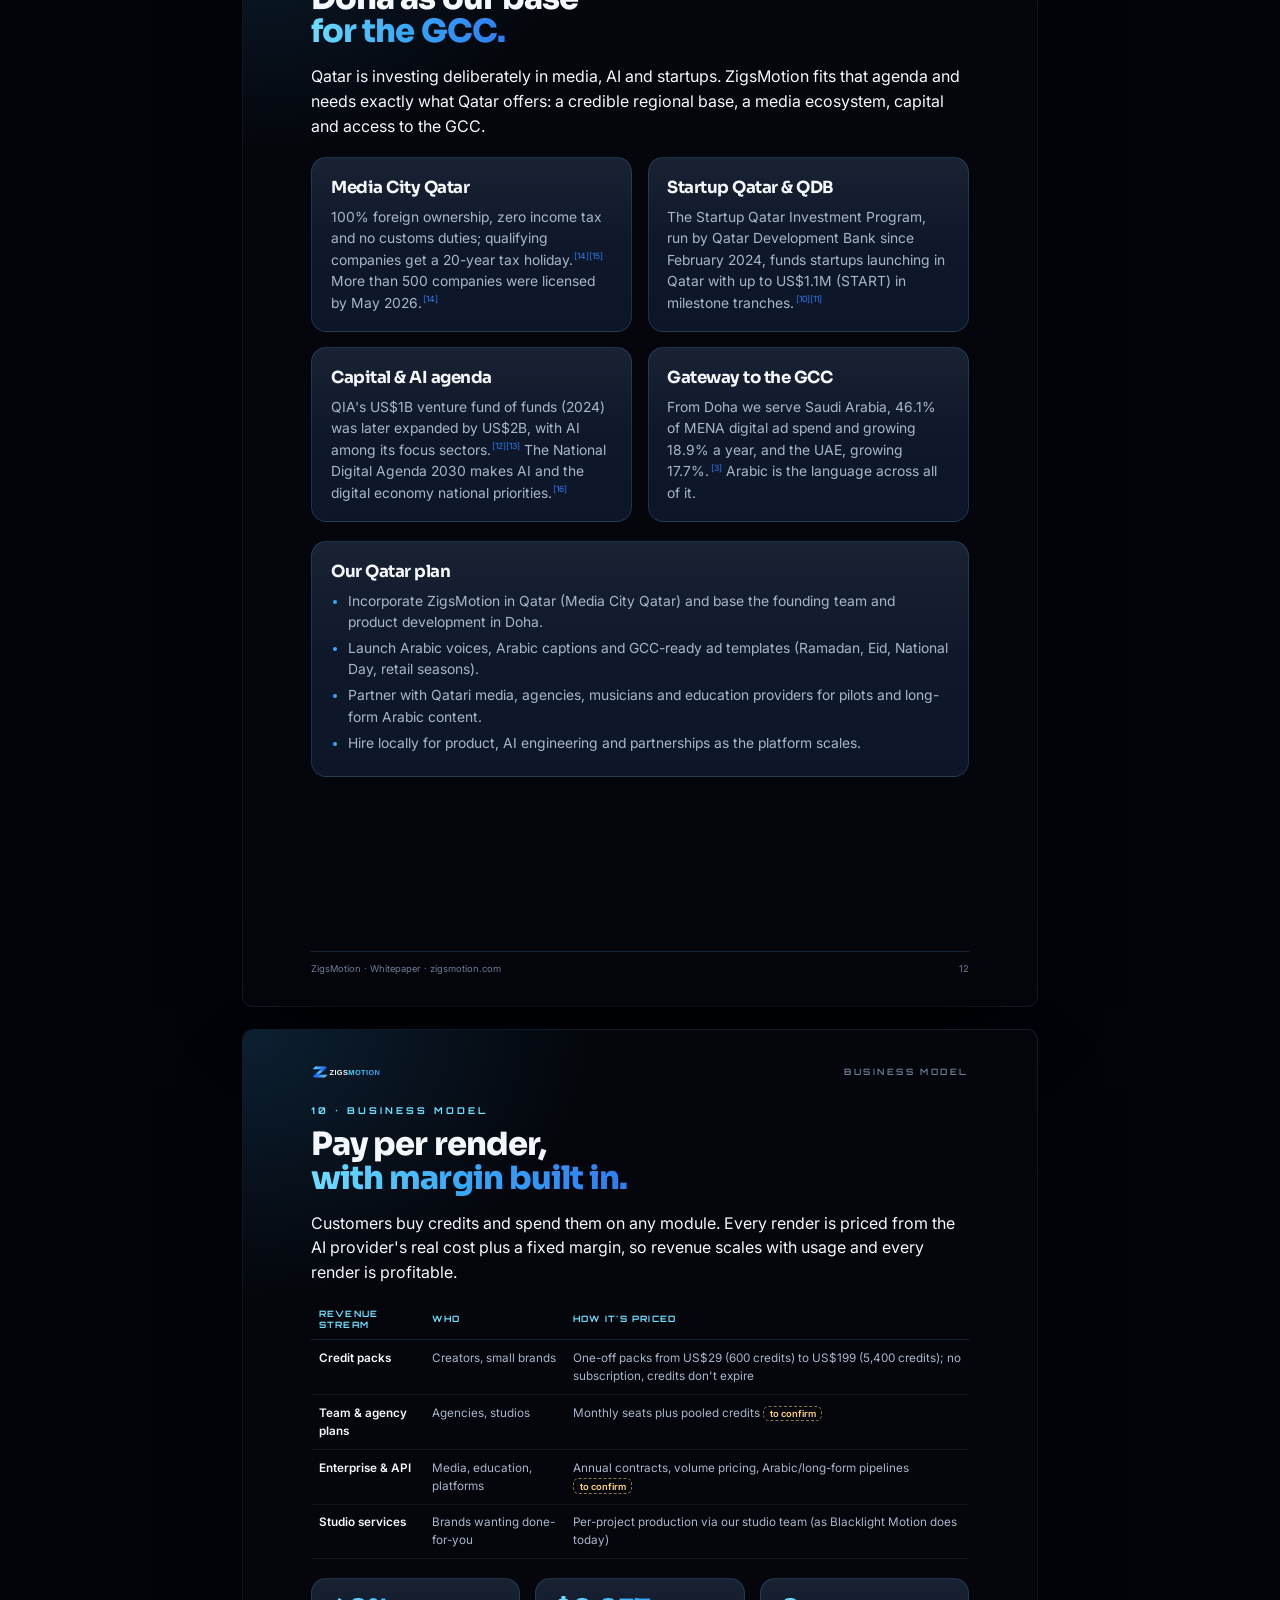
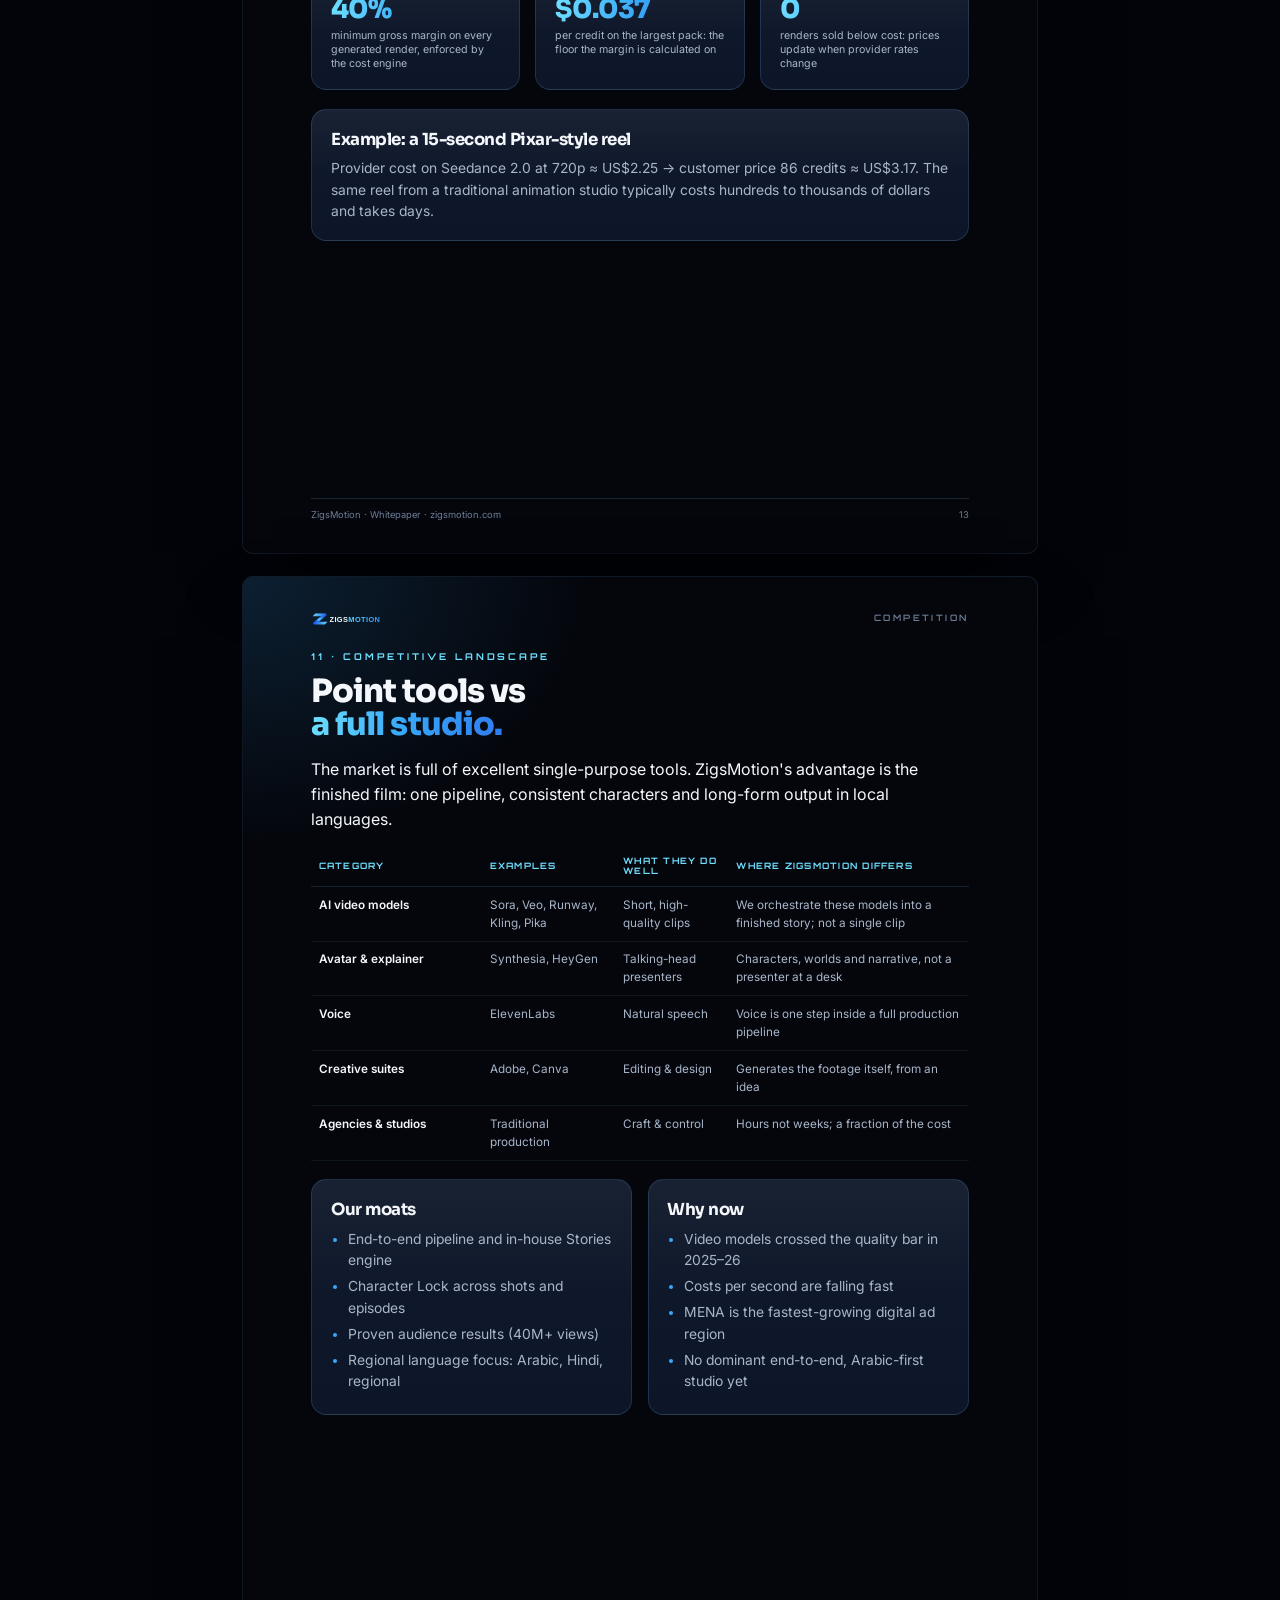
==== commit c0422f01: "Publish site — 2026-10-30 09:31" ====
--- a/whitepaper/index.html
+++ b/whitepaper/index.html
@@ -85,13 +85,52 @@
   .wpwrap { width: 210mm; margin: 0 auto; }
   .wpwrap .page { margin: 0 0 24px; border-radius: 10px; box-shadow: 0 30px 80px -30px #000, 0 0 0 1px rgba(120,190,255,.14); }
   .wpbar { position: fixed; top: 0; left: 0; right: 0; z-index: 10; height: 58px; display: flex; align-items: center; gap: 14px; padding: 0 16px;
-    background: rgba(3,5,10,.86); backdrop-filter: blur(14px); border-bottom: 1px solid rgba(120,190,255,.16); font: 600 14px Inter, system-ui, sans-serif; }
+    background: #03050A; border-bottom: 1px solid rgba(120,190,255,.16); font: 600 14px Inter, system-ui, sans-serif; }
   .wpbar a { color: #F4F7FB; text-decoration: none; display: flex; align-items: center; gap: 10px; }
   .wpbar img { height: 22px; }
   .wpbar .t { color: #A9B6C9; font-weight: 500; }
   .wpbar .back { margin-left: auto; color: #A9B6C9; }
   .wpbar .dl { padding: 10px 16px; border-radius: 99px; background: linear-gradient(90deg, #6FE0FF, #2F7BF0); color: #03060D; font-weight: 700; white-space: nowrap; }
   @media (max-width: 640px) { .wpbar .t { display: none; } .wpbar { gap: 10px; } .wpbar .dl { padding: 9px 12px; font-size: 13px; } }
+</style>
+<style media="screen and (max-width: 820px)">
+  /* phones: reflow the A4 pages into a readable article instead of shrinking them */
+  html, body { font-size: 15px; }
+  body { padding: 66px 0 24px; }
+  .wpwrap { width: auto; padding: 0 10px; }
+  .wpwrap .page { width: auto; height: auto; overflow: visible; padding: 26px 18px 18px; margin: 0 0 12px; border-radius: 14px; box-shadow: none; background: #070C16; }
+  .run { position: static; margin: 0 0 16px; font-size: 9px; }
+  .run img { height: 16px; }
+  .foot { position: static; margin-top: 18px; font-size: 11px; }
+  h2 { font-size: 26px; margin-bottom: 14px; }
+  h3 { font-size: 17px; }
+  p.lead { font-size: 16px; }
+  .eyebrow { font-size: 10px; margin-bottom: 10px; }
+  .grid2, .grid3 { grid-template-columns: 1fr !important; gap: 12px; }
+  .grid4 { grid-template-columns: 1fr 1fr !important; gap: 8px; }
+  .card { padding: 16px; border-radius: 14px; }
+  .stat b { font-size: 26px; }
+  .stat span { font-size: 13px; }
+  .src, .refs { font-size: 12px; }
+  table { display: block; overflow-x: auto; font-size: 13px; white-space: normal; }
+  th { font-size: 9.5px; }
+  .tag { font-size: 9px; }
+  .num { font-size: 10px; }
+  [style*="mm"] { max-width: 100%; }
+  .page [style*="grid-template-columns:1.1fr"], .page [style*="grid-template-columns:1fr auto"] { grid-template-columns: 1fr !important; }
+  .cover { min-height: 0; padding: 22px 18px 26px !important; }
+  .cover .bg { border-radius: 14px; }
+  .cover .logo, .cover .mark, .cover .strip, .cover .in { position: relative; left: auto; right: auto; top: auto; bottom: auto; transform: none; }
+  .cover .logo { height: 30px; }
+  .cover .mark { display: block; width: 46%; margin: 22px auto 18px; }
+  .cover .strip { grid-template-columns: 1fr 1fr; gap: 8px; }
+  .cover .strip figure { height: 120px; }
+  .cover .strip figcaption { font-size: 8px; }
+  .cover .in { margin-top: 22px; }
+  .cover h1 { font-size: 34px; }
+  .cover .sub { font-size: 16px; }
+  .cover .meta { flex-wrap: wrap; gap: 14px 22px; font-size: 13px; }
+  .cover .meta b { font-size: 9px; }
 </style>
 <style media="print"> .wpbar { display: none; } </style>
 </head>
@@ -573,7 +612,7 @@
 </div>
 <script>
   // fit the A4 pages to narrow screens
-  const fit = () => { document.querySelector(".wpwrap").style.zoom = Math.min(1, (Math.min(innerWidth, screen.width || innerWidth) - 16) / 794); };
+  const fit = () => { const w = Math.min(innerWidth, screen.width || innerWidth); document.querySelector(".wpwrap").style.zoom = w <= 820 ? "" : Math.min(1, (w - 16) / 794); };
   fit(); addEventListener("resize", fit);
 </script>
 </body>
